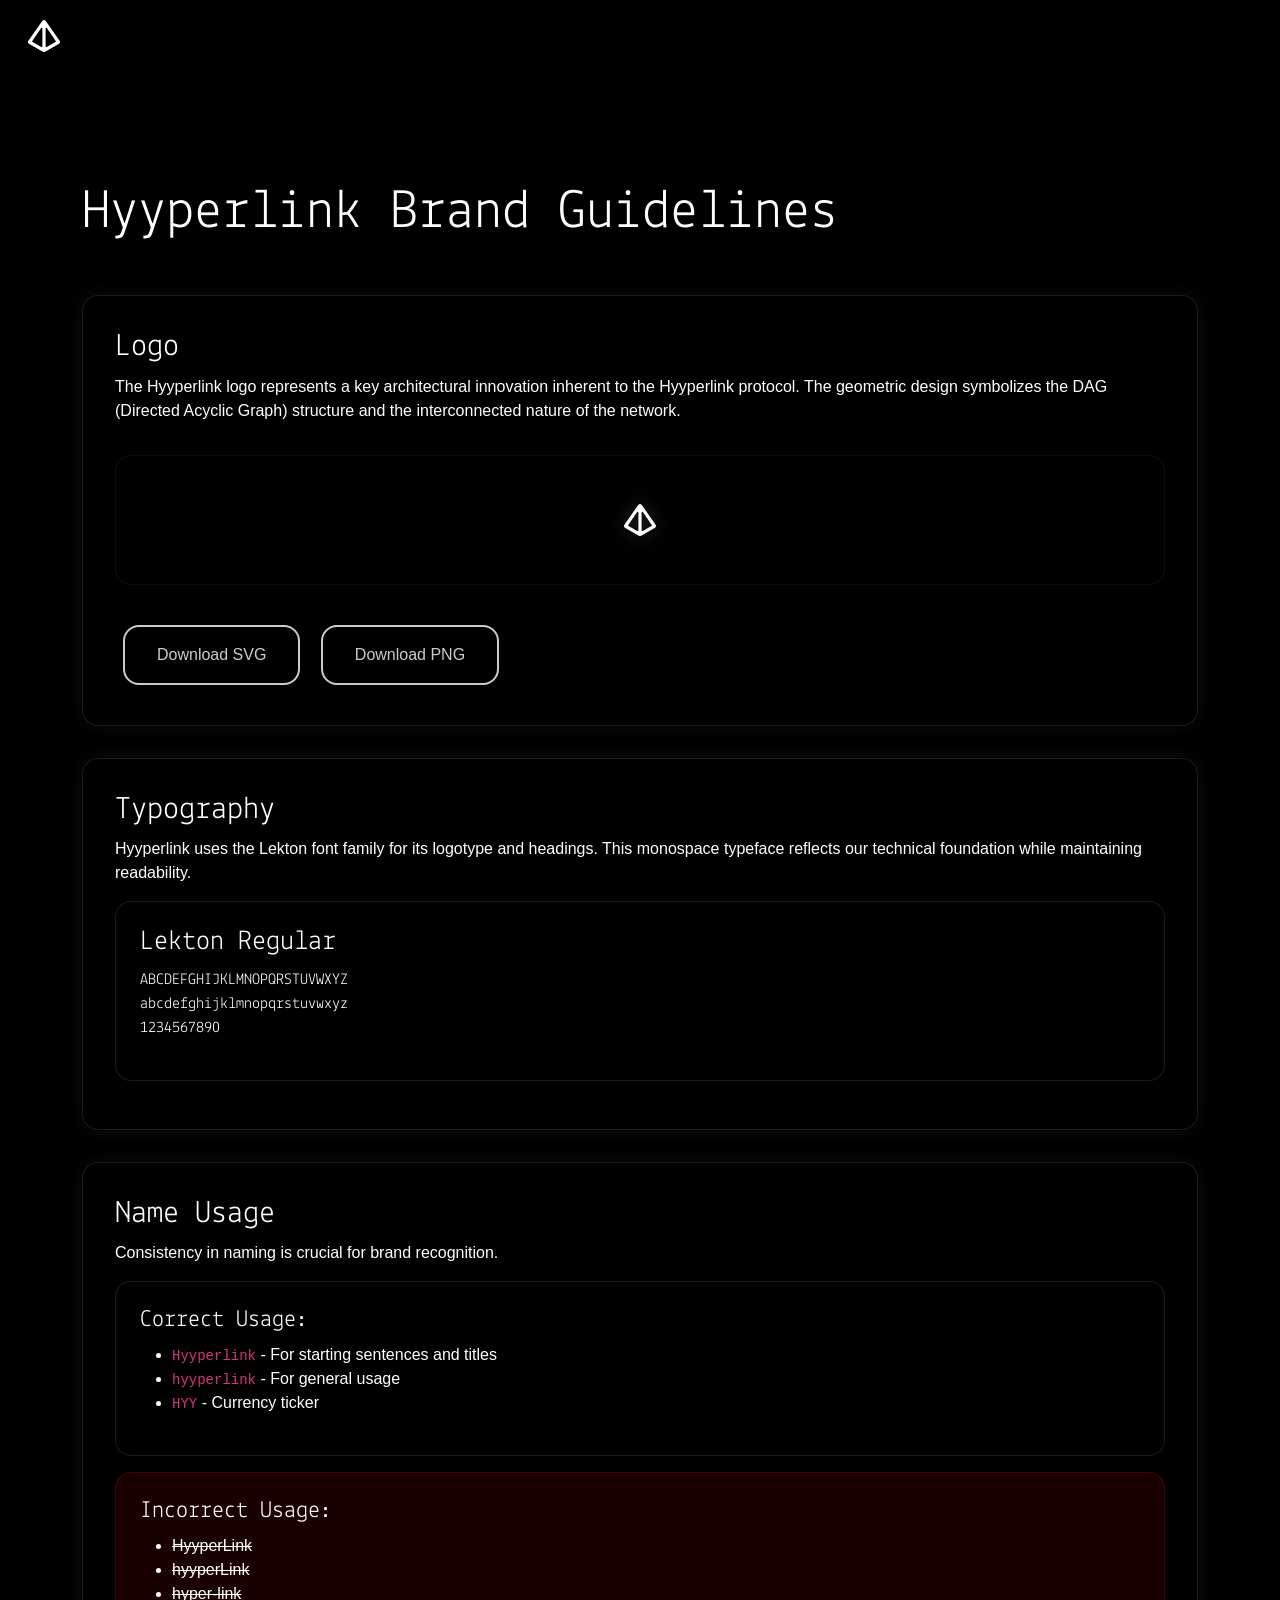
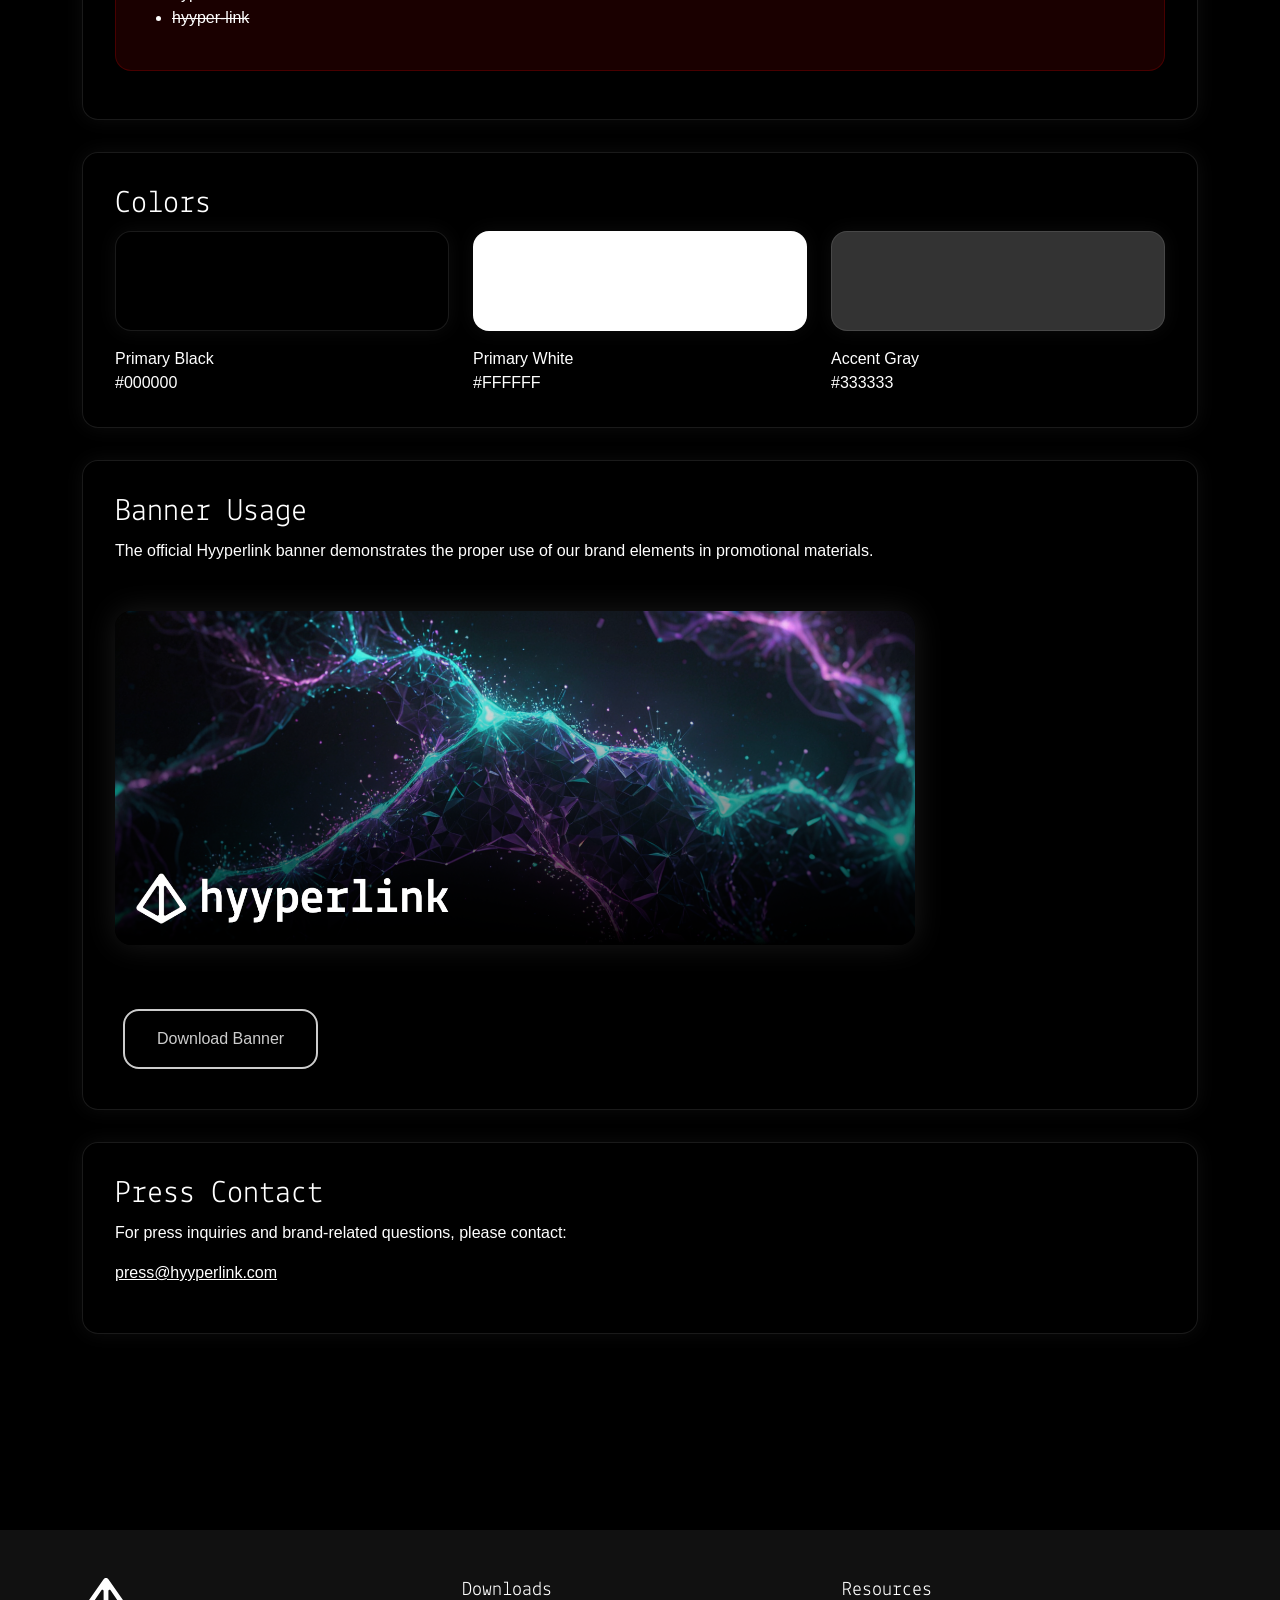
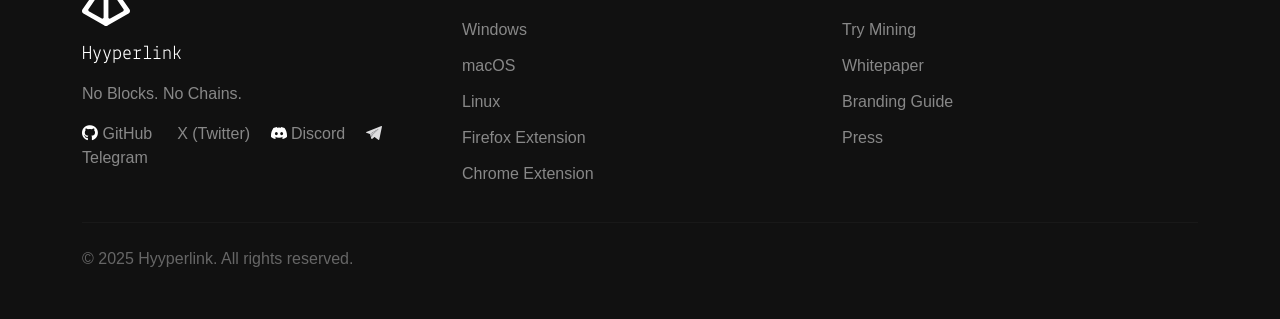
==== brand.html @ 628d40da "nerd" ====
<!DOCTYPE html>
<html lang="en">
<head>
    <meta charset="UTF-8">
    <meta name="viewport" content="width=device-width, initial-scale=1.0">
    <title>Hyyperlink Brand Guidelines</title>
    
    <!-- Primary Meta Tags -->
    <meta name="title" content="Hyyperlink - Brand Guidelines">
    <meta name="description" content="Official brand guidelines and assets for Hyyperlink">
    
    <!-- Favicon -->
    <link rel="icon" type="image/svg+xml" href="hyyperlink.svg">
    <link rel="apple-touch-icon" href="hyyperlink.svg">
    
    <!-- Theme Color -->
    <meta name="theme-color" content="#000000">
    
    <link href="https://cdn.jsdelivr.net/npm/bootstrap@5.0.2/dist/css/bootstrap.min.css" rel="stylesheet">
    <link rel="preconnect" href="https://fonts.googleapis.com">
    <link rel="preconnect" href="https://fonts.gstatic.com" crossorigin>
    <link href="https://fonts.googleapis.com/css2?family=Lekton:ital,wght@0,400;0,700;1,400&display=swap" rel="stylesheet">
    <script src="https://d3js.org/d3.v7.min.js"></script>
    <link rel="stylesheet" href="https://cdnjs.cloudflare.com/ajax/libs/font-awesome/6.0.0/css/all.min.css">
    <style>
        body {
            background-color: #000;
            color: #fff;
            font-family: 'Arial', sans-serif;
        }
        
        h1, h2, h3, h4, h5, h6 {
            font-family: 'Lekton', monospace;
        }

        .navbar {
            background-color: transparent;
            backdrop-filter: none;
        }

        .section {
            min-height: 100vh;
            padding: 100px 0;
            position: relative;
            z-index: 1;
        }

        .navbar-toggler {
            padding: 0.25rem;
            border: none;
            position: fixed;
            top: 1rem;
            left: 1rem;
            z-index: 1050;
        }

        .navbar-toggler:focus {
            box-shadow: none;
        }

        .navbar-toggler svg {
            width: 32px;
            height: 32px;
        }

        .offcanvas-nav {
            position: fixed;
            top: 0;
            left: -300px;
            height: 100vh;
            width: 300px;
            background: rgba(0, 0, 0, 0.95);
            backdrop-filter: blur(10px);
            transition: transform 0.3s ease-in-out;
            z-index: 1045;
            padding: 4rem 2rem 2rem 2rem;
            display: flex;
            flex-direction: column;
        }

        .offcanvas-nav.show {
            transform: translateX(300px);
        }

        .navbar-nav {
            margin-top: 1rem;
        }

        .nav-item {
            margin: 1rem 0;
        }

        .nav-link {
            color: white !important;
            font-family: 'Lekton', monospace;
            font-size: 1.2rem;
            padding: 0.5rem 0;
            text-decoration: none;
            transition: opacity 0.2s ease;
        }

        .nav-link:hover {
            opacity: 0.8;
        }

        .navbar-overlay {
            position: fixed;
            top: 0;
            left: 0;
            width: 100vw;
            height: 100vh;
            background: rgba(0, 0, 0, 0.5);
            backdrop-filter: blur(4px);
            opacity: 0;
            visibility: hidden;
            transition: opacity 0.3s ease-in-out;
            z-index: 1040;
        }

        .navbar-overlay.show {
            opacity: 1;
            visibility: visible;
        }

        .close-nav {
            position: absolute;
            top: 1rem;
            right: 1rem;
            background: none;
            border: none;
            color: white;
            font-size: 1.5rem;
            cursor: pointer;
        }

        #dag-background {
            position: fixed;
            top: 0;
            left: 0;
            width: 100vw;
            height: 100vh;
            z-index: 0;
            pointer-events: none;
        }

        /* Brand-specific styles */
        .brand-card {
            background: rgba(0, 0, 0, 0.85);
            border: 1px solid rgba(255, 255, 255, 0.1);
            border-radius: 1rem;
            padding: 2rem;
            margin-bottom: 2rem;
            backdrop-filter: blur(10px);
            box-shadow: 0 0 20px rgba(255, 255, 255, 0.05);
        }

        .logo-display {
            background: rgba(0, 0, 0, 0.5);
            border-radius: 1rem;
            padding: 3rem;
            margin: 2rem 0;
            display: flex;
            align-items: center;
            justify-content: center;
            border: 1px solid rgba(255, 255, 255, 0.05);
        }

        .logo-display img {
            max-width: 200px;
            filter: drop-shadow(0 0 10px rgba(255, 255, 255, 0.2));
        }

        .download-btn {
            background-color: #000;
            color: #ccc;
            border: 2px solid #ccc;
            padding: 1em 2em;
            border-radius: 1em;
            transition: all 0.3s ease;
            text-decoration: none;
            display: inline-block;
            margin: 0.5rem;
        }

        .download-btn:hover {
            color: #fff;
            border: 2px solid #fff;
            transform: translateY(-2px);
            box-shadow: 0 5px 15px rgba(255,255,255,0.1);
        }

        .color-swatch {
            width: 100%;
            height: 100px;
            border-radius: 1rem;
            margin-bottom: 1rem;
            border: 1px solid rgba(255, 255, 255, 0.1);
            box-shadow: 0 0 20px rgba(255, 255, 255, 0.05);
        }

        .usage-example {
            background: rgba(0, 0, 0, 0.5);
            border: 1px solid rgba(255, 255, 255, 0.1);
            border-radius: 1rem;
            padding: 1.5rem;
            margin: 1rem 0;
        }

        .dont-box {
            background: rgba(255, 0, 0, 0.1);
            border: 1px solid rgba(255, 0, 0, 0.2);
            border-radius: 1rem;
            padding: 1.5rem;
            margin: 1rem 0;
            backdrop-filter: blur(5px);
        }

        .banner-example {
            width: 100%;
            max-width: 800px;
            border-radius: 1rem;
            margin: 2rem 0;
            box-shadow: 0 0 30px rgba(255, 255, 255, 0.1);
        }

        .nav-social-links {
            padding: 1rem 0;
            border-top: 1px solid rgba(255, 255, 255, 0.1);
        }

        .nav-social-link {
            display: flex;
            align-items: center;
            color: #888;
            text-decoration: none;
            padding: 0.75rem 0;
            transition: color 0.2s ease;
        }

        .nav-social-link:hover {
            color: #fff;
        }

        .nav-social-link img {
            width: 24px;
            margin-right: 12px;
            filter: brightness(1);
        }

        .nav-social-link span {
            font-family: 'Lekton', monospace;
        }

        .nav-header {
            margin-top: -1rem;
        }
        
        .nav-brand {
            color: white;
            font-family: 'Lekton', monospace;
            font-size: 1.5rem;
            margin: 0;
        }

        /* Footer styles */
        .footer-modern {
            background-color: #111;
            color: #888;
            padding: 4rem 0;
            margin-top: 4rem;
            position: relative;
            z-index: 1;
        }

        .footer-section h5 {
            color: #fff;
            font-family: 'Lekton', monospace;
            margin-bottom: 1.5rem;
        }

        .footer-links {
            list-style: none;
            padding: 0;
            margin: 0;
        }

        .footer-links li {
            margin-bottom: 0.75rem;
        }

        .footer-links a {
            color: #888;
            text-decoration: none;
            transition: color 0.2s ease;
        }

        .footer-links a:hover {
            color: #fff;
        }

        .footer-divider {
            border-color: #333;
            margin: 2rem 0;
        }

        .copyright {
            color: #666;
        }

        .social-links a {
            color: #888;
            text-decoration: none;
            transition: color 0.2s ease;
        }

        .social-links a:hover {
            color: #fff;
        }

        /* Make Font Awesome icons white in footer */
        .social-links a i {
            color: #fff;
        }

        /* Make Font Awesome icons white in nav */
        .nav-social-link i {
            color: #fff;
        }
    </style>
</head>
<body>
    <svg id="dag-background"></svg>

    <!-- Navbar -->
    <nav class="navbar navbar-dark fixed-top">
        <div class="container-fluid">
            <button class="navbar-toggler ms-2" type="button" id="navToggle">
                <svg width="32px" height="32px" viewBox="0 0 20 20" version="1.1" xmlns="http://www.w3.org/2000/svg" xmlns:xlink="http://www.w3.org/1999/xlink">
                    <g id="SVGRepo_iconCarrier">
                        <g id="Page-1" stroke="none" stroke-width="1" fill="none" fill-rule="evenodd">
                            <g id="Dribbble-Light-Preview" transform="translate(-60.000000, -4559.000000)" fill="#ffffff">
                                <g id="icons" transform="translate(56.000000, 160.000000)">
                                    <path d="M6.70247571,4412.07175 L12.0994757,4404.08575 C12.3864757,4403.69975 13.0004757,4403.90275 13.0004757,4404.38375 L13.0004757,4415.43475 C13.0004757,4415.82075 12.5804757,4416.06175 12.2474757,4415.86675 L6.85047571,4412.80175 C6.59347571,4412.65075 6.52447571,4412.31075 6.70247571,4412.07175 L6.70247571,4412.07175 Z M21.1494757,4412.80175 L15.7534757,4415.86675 C15.4194757,4416.06175 15.0004757,4415.82075 15.0004757,4415.43475 L15.0004757,4404.38375 C15.0004757,4403.90275 15.6134757,4403.69975 15.9014757,4404.08575 L21.2984757,4412.07175 C21.4754757,4412.31075 21.4064757,4412.65075 21.1494757,4412.80175 L21.1494757,4412.80175 Z M15.0004757,4399.52575 L15.0004757,4399.52575 C14.5184757,4398.82475 13.4824757,4398.82475 13.0004757,4399.52575 L13.0004757,4399.52575 L4.24047571,4412.02975 C3.80847571,4412.60975 3.97647571,4413.43575 4.60047571,4413.80175 L13.0004757,4418.62575 L13.4234757,4418.85375 C13.7834757,4419.04775 14.2164757,4419.04775 14.5764757,4418.85375 L15.0004757,4418.62575 L23.4004757,4413.80175 C24.0234757,4413.43575 24.1914757,4412.60975 23.7604757,4412.02975 L15.0004757,4399.52575 Z" id="3d_modelling_round-[#820]"></path>
                                </g>
                            </g>
                        </g>
                    </svg>
                </button>
            </div>
        </nav>

        <div class="offcanvas-nav" id="offcanvasNav">
            <button class="close-nav" id="closeNav">×</button>
            <div class="nav-header text-center mb-4">
                <img src="hyyperlink.svg" alt="Hyyperlink" height="64px" width="64px" class="mb-2">
                <h4 class="nav-brand">Hyyperlink</h4>
            </div>
            <ul class="navbar-nav">
                <li class="nav-item"><a class="nav-link" href="/">Home</a></li>
                <li class="nav-item"><a class="nav-link" href="/#download">Download</a></li>
                <li class="nav-item"><a class="nav-link" href="/mine.html">Try Mining</a></li>
                <li class="nav-item"><a class="nav-link" href="/#roadmap">Roadmap</a></li>
                <li class="nav-item"><a class="nav-link" href="/#faq">FAQ</a></li>
                <li class="nav-item"><a class="nav-link" href="/whitepaper.pdf" download>Whitepaper</a></li>
            </ul>
            
            <div class="nav-social-links mt-auto mb-4">
                <a href="https://github.com/hyyperlink/hyyperlink" class="nav-social-link">
                    <img src="github.svg" alt="GitHub" width="24" height="24">
                    <span>GitHub</span>
                </a>
                <a href="https://x.com/hyyperlink" class="nav-social-link">
                    <img src="twitter.svg" alt="X (Twitter)" width="24" height="24">
                    <span>X (Twitter)</span>
                </a>
                <a href="#discord" class="nav-social-link">
                    <img src="discord.svg" alt="Discord" width="24" height="24">
                    <span>Discord</span>
                </a>
                <a href="#telegram" class="nav-social-link">
                    <img src="telegram.svg" alt="Telegram" width="24" height="24">
                    <span>Telegram</span>
                </a>
            </div>
        </div>

        <div class="navbar-overlay" id="navOverlay"></div>

        <div class="container" style="padding-top: 80px;">
            <section class="section">
                <h1 class="display-4 mb-5">Hyyperlink Brand Guidelines</h1>
                
                <div class="brand-card">
                    <h2>Logo</h2>
                    <p>The Hyyperlink logo represents a key architectural innovation inherent to the Hyyperlink protocol. The geometric design symbolizes the DAG (Directed Acyclic Graph) structure and the interconnected nature of the network.</p>
                    
                    <div class="logo-display">
                        <img src="hyyperlink.svg" alt="Hyyperlink Logo">
                    </div>
                    
                    <div class="mt-4">
                        <a href="hyyperlink.svg" download class="download-btn">Download SVG</a>
                        <a href="hyyperlink.png" download class="download-btn">Download PNG</a>
                    </div>
                </div>

                <div class="brand-card">
                    <h2>Typography</h2>
                    <p>Hyyperlink uses the Lekton font family for its logotype and headings. This monospace typeface reflects our technical foundation while maintaining readability.</p>
                    
                    <div class="usage-example">
                        <h3 style="font-family: 'Lekton', monospace;">Lekton Regular</h3>
                        <p style="font-family: 'Lekton', monospace;">ABCDEFGHIJKLMNOPQRSTUVWXYZ<br>
                        abcdefghijklmnopqrstuvwxyz<br>
                        1234567890</p>
                    </div>
                </div>

                <div class="brand-card">
                    <h2>Name Usage</h2>
                    <p>Consistency in naming is crucial for brand recognition.</p>
                    
                    <div class="usage-example">
                        <h4>Correct Usage:</h4>
                        <ul>
                            <li><code>Hyyperlink</code> - For starting sentences and titles</li>
                            <li><code>hyyperlink</code> - For general usage</li>
                            <li><code>HYY</code> - Currency ticker</li>
                        </ul>
                    </div>
                    
                    <div class="dont-box">
                        <h4>Incorrect Usage:</h4>
                        <ul>
                            <li><del>HyyperLink</del></li>
                            <li><del>hyyperLink</del></li>
                            <li><del>hyper-link</del></li>
                            <li><del>hyyper-link</del></li>
                        </ul>
                    </div>
                </div>

                <div class="brand-card">
                    <h2>Colors</h2>
                    <div class="row">
                        <div class="col-md-4">
                            <div class="color-swatch" style="background-color: #000000;"></div>
                            <div class="color-info">Primary Black</div>
                            <div class="color-info">#000000</div>
                        </div>
                        <div class="col-md-4">
                            <div class="color-swatch" style="background-color: #FFFFFF;"></div>
                            <div class="color-info">Primary White</div>
                            <div class="color-info">#FFFFFF</div>
                        </div>
                        <div class="col-md-4">
                            <div class="color-swatch" style="background-color: #333333;"></div>
                            <div class="color-info">Accent Gray</div>
                            <div class="color-info">#333333</div>
                        </div>
                    </div>
                </div>

                <div class="brand-card">
                    <h2>Banner Usage</h2>
                    <p>The official Hyyperlink banner demonstrates the proper use of our brand elements in promotional materials.</p>
                    
                    <img src="banner.png" alt="Hyyperlink Banner Example" class="banner-example">
                    
                    <div class="mt-4">
                        <a href="banner.png" download class="download-btn">Download Banner</a>
                    </div>
                </div>

                <div class="brand-card" id="press">
                    <h2>Press Contact</h2>
                    <p>For press inquiries and brand-related questions, please contact:</p>
                    <p><a href="mailto:press@hyyperlink.com" style="color: #fff;">press@hyyperlink.com</a></p>
                </div>
            </section>
        </div>

        <!-- Footer -->
        <footer class="footer-modern py-5">
            <div class="container">
                <div class="row g-4">
                    <div class="col-lg-4 col-md-6">
                        <div class="footer-section">
                            <img src="hyyperlink.svg" alt="Hyyperlink" height="48px" width="48px" class="mb-3">
                            <h5 class="mb-3">Hyyperlink</h5>
                            <p class="mb-3">No Blocks. No Chains.</p>
                            <div class="social-links">
                                <a href="https://github.com/hyyperlink/hyyperlink" class="me-3"><i class="fab fa-github"></i> GitHub</a>
                                <a href="https://x.com/hyyperlink" class="me-3"><i class="fab fa-x-twitter"></i> X (Twitter)</a>
                                <a href="#discord" class="me-3"><img src="discord.svg" alt="Discord" width="16" height="16" style="vertical-align: -2px"> Discord</a>
                                <a href="#telegram"><img src="telegram.svg" alt="Telegram" width="16" height="16" style="vertical-align: -2px"> Telegram</a>
                            </div>
                        </div>
                    </div>
                    
                    <div class="col-lg-4 col-md-6">
                        <div class="footer-section">
                            <h5 class="mb-3">Downloads</h5>
                            <ul class="footer-links">
                                <li><a href="#">Windows</a></li>
                                <li><a href="#">macOS</a></li>
                                <li><a href="#">Linux</a></li>
                                <li><a href="#">Firefox Extension</a></li>
                                <li><a href="#">Chrome Extension</a></li>
                            </ul>
                        </div>
                    </div>
                    
                    <div class="col-lg-4 col-md-6">
                        <div class="footer-section">
                            <h5 class="mb-3">Resources</h5>
                            <ul class="footer-links">
                                <li><a href="mine.html">Try Mining</a></li>
                                <li><a href="whitepaper.pdf">Whitepaper</a></li>
                                <li><a href="brand.html">Branding Guide</a></li>
                                <li><a href="brand.html#press">Press</a></li>
                            </ul>
                        </div>
                    </div>
                </div>
                
                <hr class="footer-divider my-4">
                
                <div class="row align-items-center">
                    <div class="col-md-6">
                        <p class="copyright mb-0">&copy; 2025 Hyyperlink. All rights reserved.</p>
                    </div>
                </div>
            </div>
        </footer>

        <script src="https://cdn.jsdelivr.net/npm/bootstrap@5.0.2/dist/js/bootstrap.bundle.min.js"></script>
        <script src="dag.js"></script>
        <script>
            // Navigation code
            document.addEventListener('DOMContentLoaded', function() {
                const navToggle = document.getElementById('navToggle');
                const offcanvasNav = document.getElementById('offcanvasNav');
                const navOverlay = document.getElementById('navOverlay');
                const closeNav = document.getElementById('closeNav');

                if (navToggle) {
                    navToggle.addEventListener('click', function() {
                        offcanvasNav.classList.add('show');
                        navOverlay.classList.add('show');
                    });
                }

                function hideNav() {
                    offcanvasNav.classList.remove('show');
                    navOverlay.classList.remove('show');
                }

                if (closeNav) {
                    closeNav.addEventListener('click', hideNav);
                }

                if (navOverlay) {
                    navOverlay.addEventListener('click', hideNav);
                }

                document.querySelectorAll('.nav-link').forEach(link => {
                    link.addEventListener('click', hideNav);
                });
            });
        </script>
    </body>
    </html>
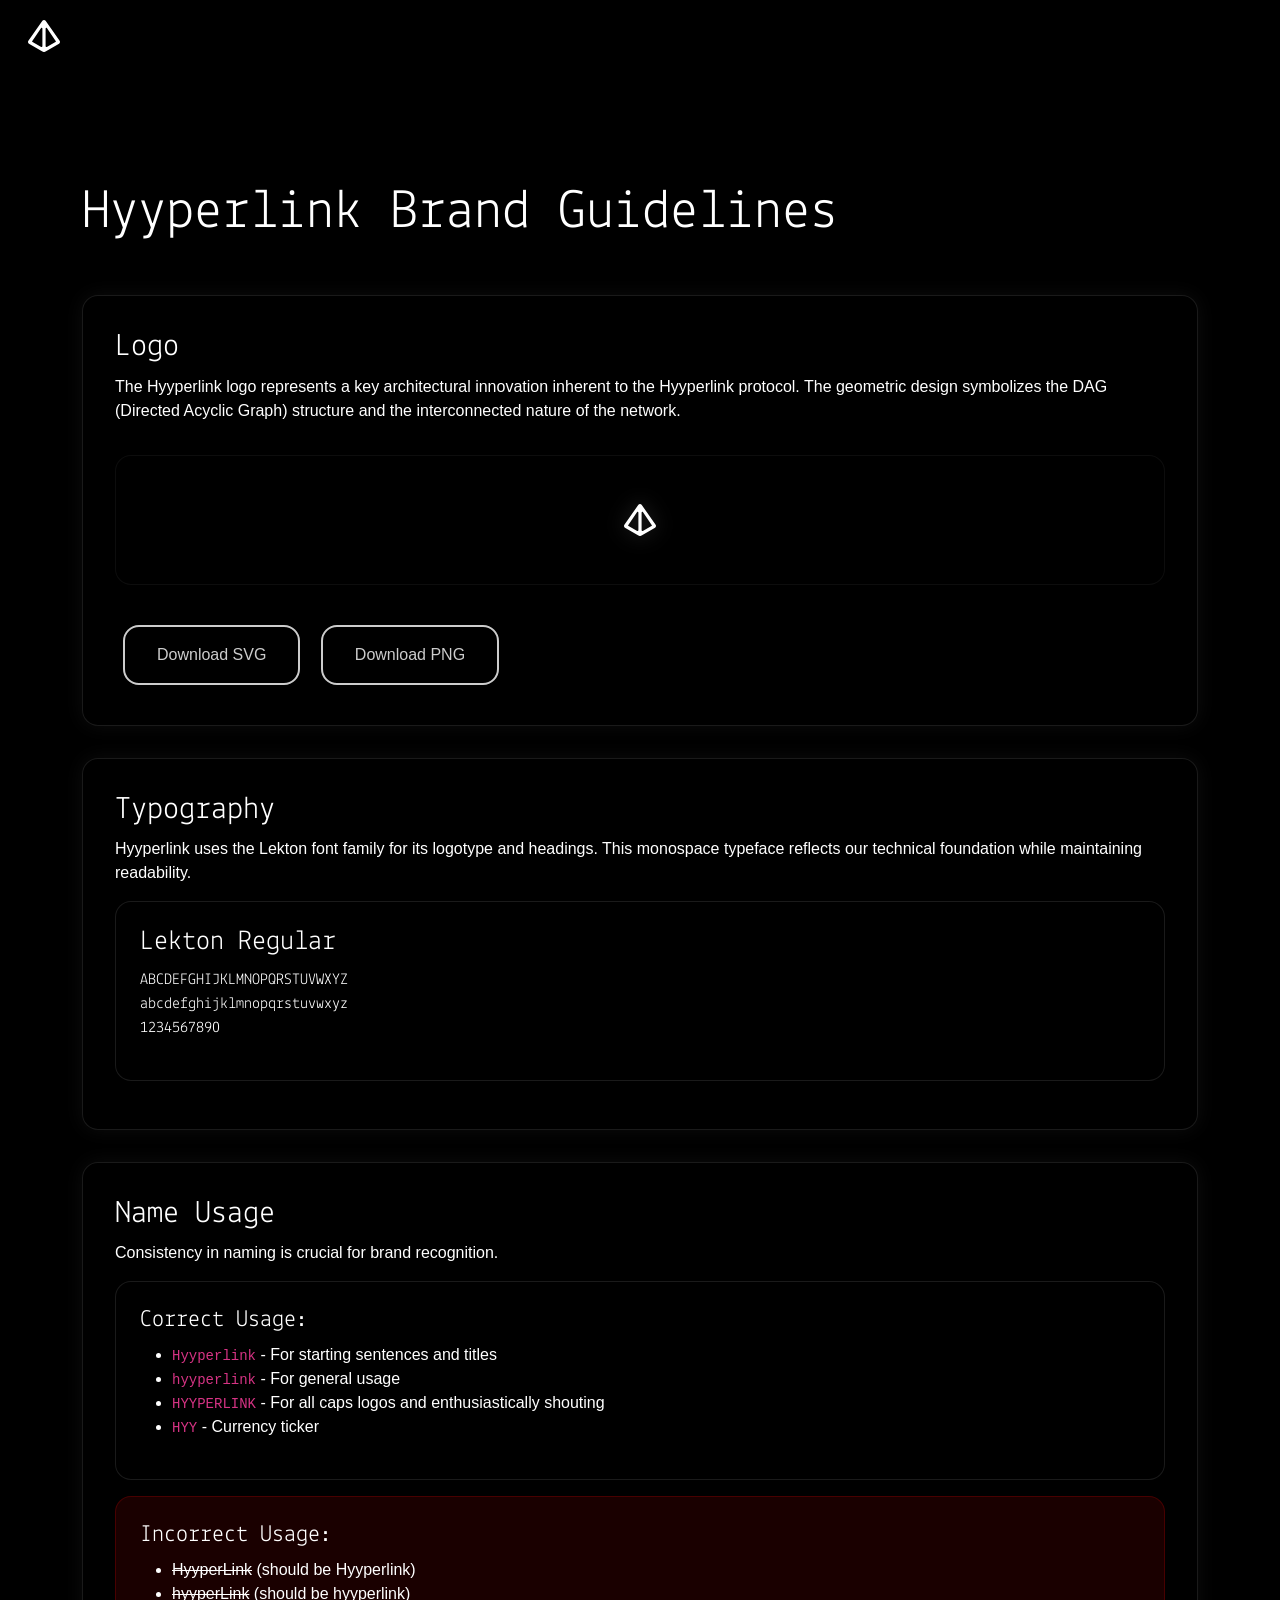
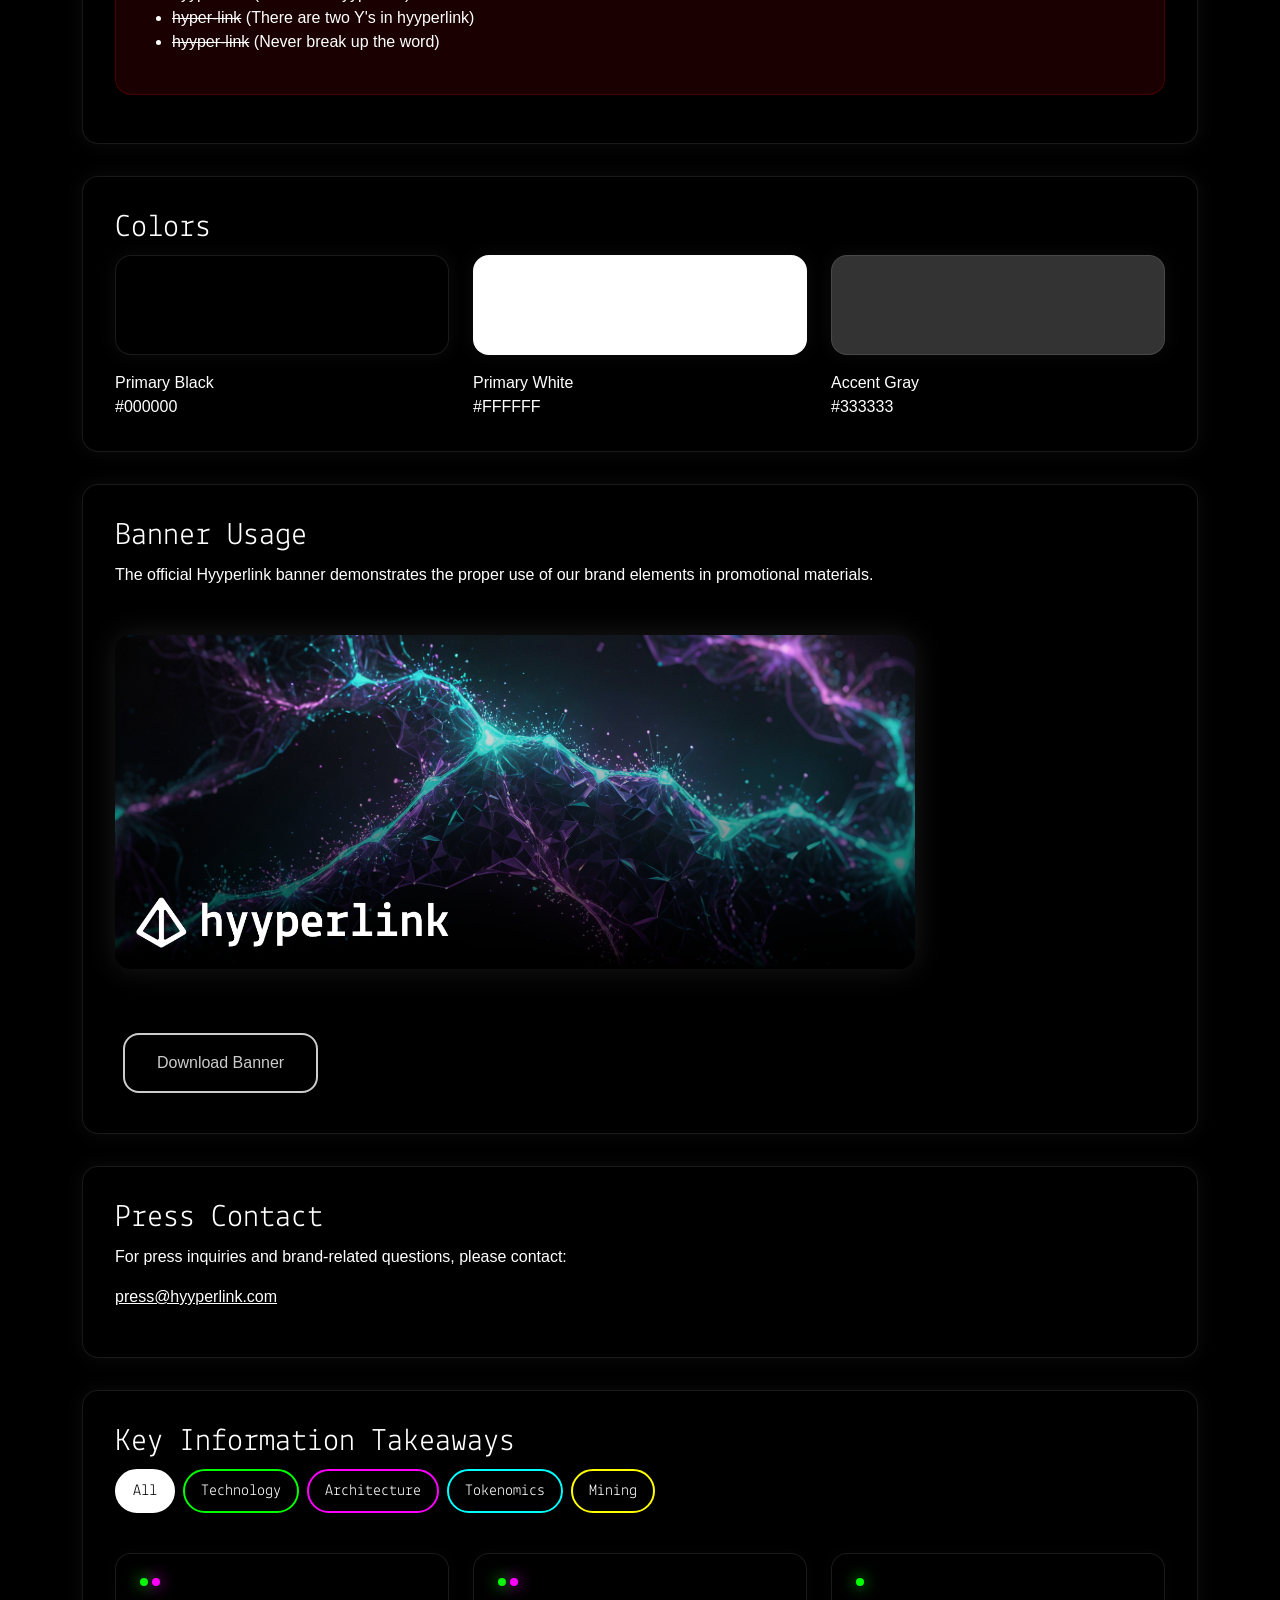
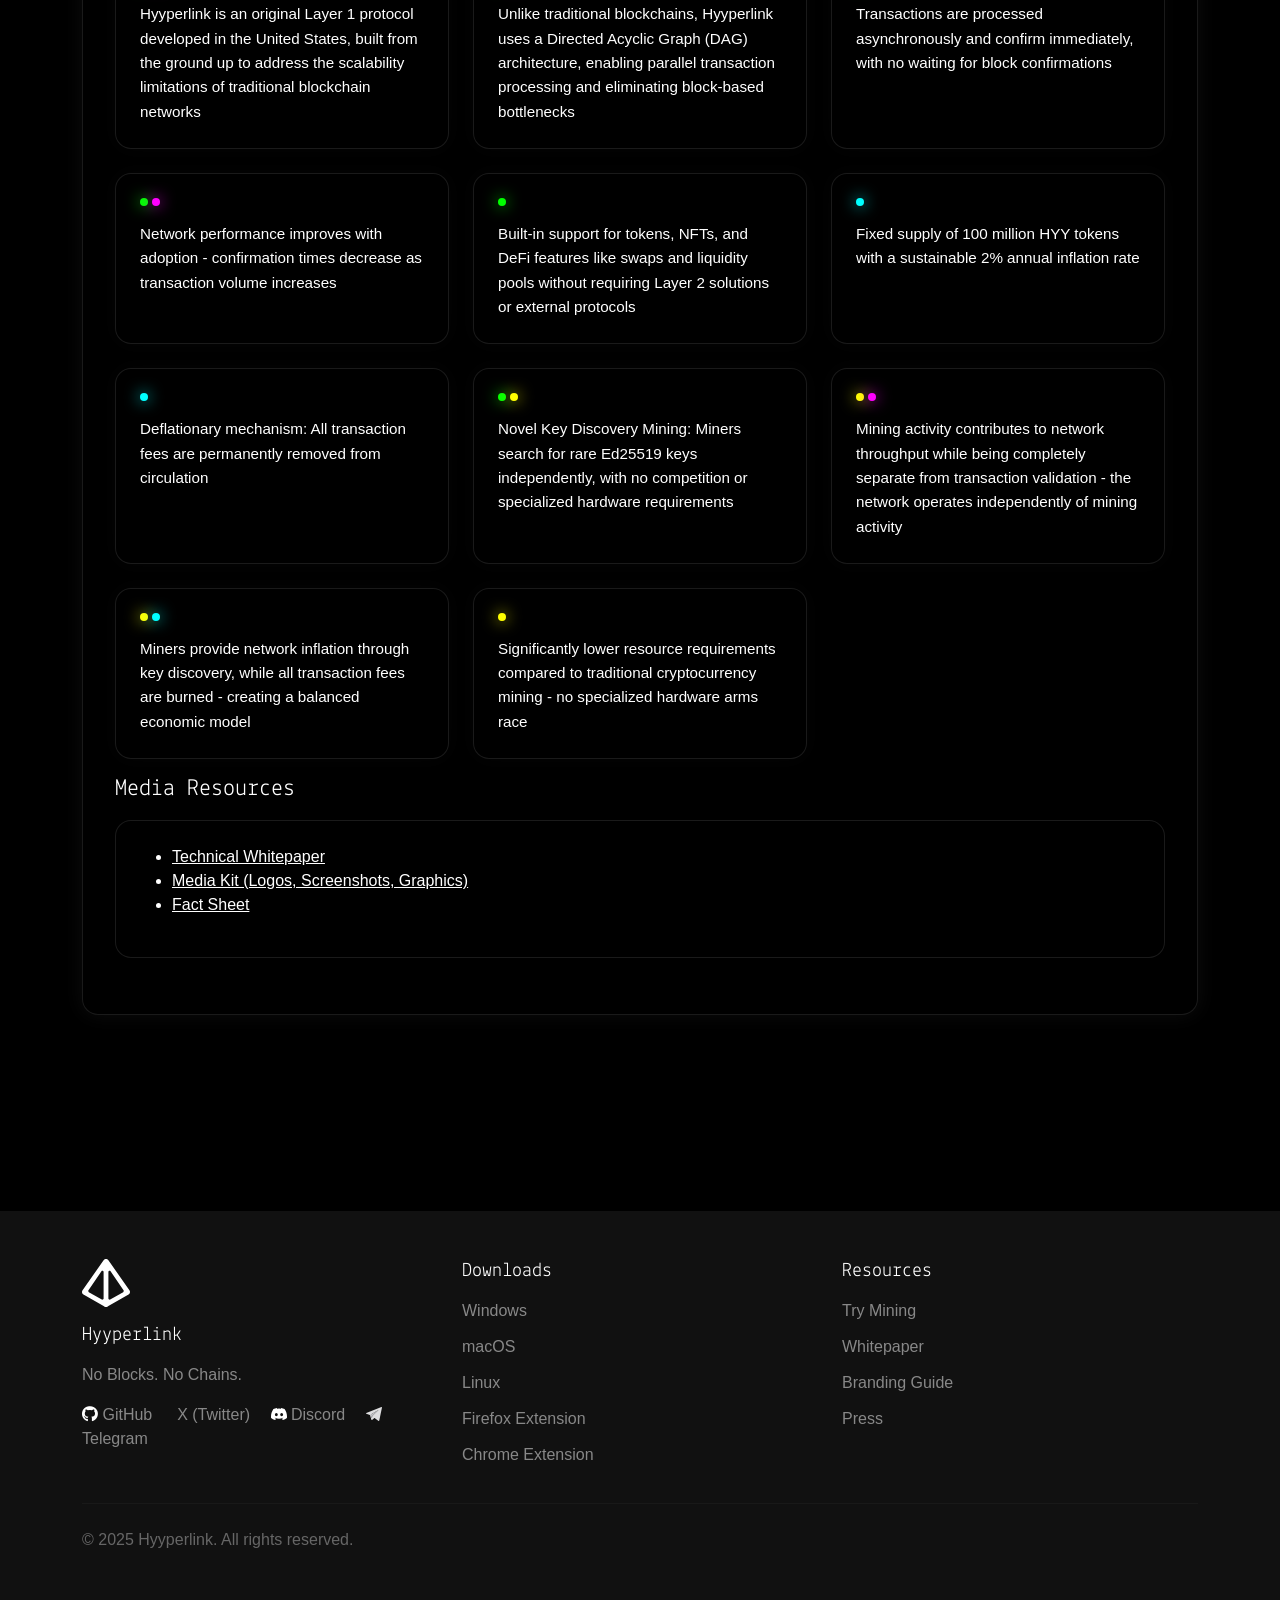
==== commit 49ca7df4: "bullet points for press" ====
--- a/brand.html
+++ b/brand.html
@@ -325,6 +325,93 @@
         /* Make Font Awesome icons white in nav */
         .nav-social-link i {
             color: #fff;
+        }
+
+        .press-tags {
+            display: flex;
+            flex-wrap: wrap;
+            gap: 0.5rem;
+            margin-bottom: 2rem;
+        }
+
+        .press-tag {
+            background: #000;
+            color: #fff;
+            border: 2px solid var(--tag-color, #fff);
+            padding: 0.5rem 1rem;
+            border-radius: 2rem;
+            cursor: pointer;
+            transition: all 0.3s ease;
+            font-family: 'Lekton', monospace;
+        }
+
+        .press-tag:hover {
+            background: color-mix(in srgb, var(--tag-color, #fff) 20%, transparent);
+        }
+
+        .press-tag.active {
+            background: var(--tag-color, #fff);
+            color: #000;
+        }
+
+        .press-points {
+            display: grid;
+            grid-template-columns: repeat(auto-fill, minmax(300px, 1fr));
+            gap: 1.5rem;
+            padding: 1rem 0;
+        }
+
+        .press-point {
+            transition: all 0.3s ease;
+            opacity: 1;
+            background: rgba(0, 0, 0, 0.3);
+            border: 1px solid rgba(255, 255, 255, 0.1);
+            border-radius: 1rem;
+            padding: 1.5rem;
+            backdrop-filter: blur(10px);
+            box-shadow: 0 0 20px rgba(255, 255, 255, 0.02);
+        }
+
+        .press-point.hidden {
+            opacity: 0.2;
+            transform: scale(0.95);
+        }
+
+        .point-categories {
+            display: flex;
+            gap: 0.25rem;
+            margin-bottom: 1rem;
+        }
+
+        .category-dot {
+            width: 8px;
+            height: 8px;
+            border-radius: 50%;
+            background: var(--tag-color);
+            box-shadow: 0 0 15px var(--tag-color);
+        }
+
+        .press-point-content {
+            font-size: 0.95rem;
+            line-height: 1.6;
+            list-style: none;
+        }
+
+        .press-point-content li {
+            list-style: none;
+            padding: 0;
+            margin: 0;
+        }
+
+        @media (max-width: 768px) {
+            .press-points {
+                grid-template-columns: 1fr;
+            }
+        }
+
+        .press-point:hover {
+            transform: translateY(-2px);
+            box-shadow: 0 5px 20px rgba(255, 255, 255, 0.05);
         }
     </style>
 </head>
@@ -425,6 +512,7 @@
                         <ul>
                             <li><code>Hyyperlink</code> - For starting sentences and titles</li>
                             <li><code>hyyperlink</code> - For general usage</li>
+                            <li><code>HYYPERLINK</code> - For all caps logos and enthusiastically shouting</li>
                             <li><code>HYY</code> - Currency ticker</li>
                         </ul>
                     </div>
@@ -432,10 +520,10 @@
                     <div class="dont-box">
                         <h4>Incorrect Usage:</h4>
                         <ul>
-                            <li><del>HyyperLink</del></li>
-                            <li><del>hyyperLink</del></li>
-                            <li><del>hyper-link</del></li>
-                            <li><del>hyyper-link</del></li>
+                            <li><del>HyyperLink</del> (should be Hyyperlink)</li>
+                            <li><del>hyyperLink</del> (should be hyyperlink)</li>
+                            <li><del>hyper-link</del> (There are two Y's in hyyperlink)</li>
+                            <li><del>hyyper-link</del> (Never break up the word)</li>
                         </ul>
                     </div>
                 </div>
@@ -476,6 +564,134 @@
                     <h2>Press Contact</h2>
                     <p>For press inquiries and brand-related questions, please contact:</p>
                     <p><a href="mailto:press@hyyperlink.com" style="color: #fff;">press@hyyperlink.com</a></p>
+                </div>
+
+                <div class="brand-card">
+                    <h2>Key Information Takeaways</h2>
+                    
+                    <div class="press-tags mb-4">
+                        <button class="press-tag active" data-tag="all">All</button>
+                        <button class="press-tag" data-tag="tech" style="--tag-color: #00ff00">Technology</button>
+                        <button class="press-tag" data-tag="arch" style="--tag-color: #ff00ff">Architecture</button>
+                        <button class="press-tag" data-tag="eco" style="--tag-color: #00ffff">Tokenomics</button>
+                        <button class="press-tag" data-tag="mining" style="--tag-color: #ffff00">Mining</button>
+                    </div>
+
+                    <div class="press-points">
+                        <div class="press-point" data-tags="tech,arch">
+                            <div class="point-categories">
+                                <span class="category-dot" style="--tag-color: #00ff00"></span>
+                                <span class="category-dot" style="--tag-color: #ff00ff"></span>
+                            </div>
+                            <div class="press-point-content">
+                                <li>Hyyperlink is an original Layer 1 protocol developed in the United States, built from the ground up to address the scalability limitations of traditional blockchain networks</li>
+                            </div>
+                        </div>
+                        
+                        <div class="press-point" data-tags="tech,arch">
+                            <div class="point-categories">
+                                <span class="category-dot" style="--tag-color: #00ff00"></span>
+                                <span class="category-dot" style="--tag-color: #ff00ff"></span>
+                            </div>
+                            <div class="press-point-content">
+                                <li>Unlike traditional blockchains, Hyyperlink uses a Directed Acyclic Graph (DAG) architecture, enabling parallel transaction processing and eliminating block-based bottlenecks</li>
+                            </div>
+                        </div>
+                        
+                        <div class="press-point" data-tags="tech">
+                            <div class="point-categories">
+                                <span class="category-dot" style="--tag-color: #00ff00"></span>
+                            </div>
+                            <div class="press-point-content">
+                                <li>Transactions are processed asynchronously and confirm immediately, with no waiting for block confirmations</li>
+                            </div>
+                        </div>
+                        
+                        <div class="press-point" data-tags="tech,arch">
+                            <div class="point-categories">
+                                <span class="category-dot" style="--tag-color: #00ff00"></span>
+                                <span class="category-dot" style="--tag-color: #ff00ff"></span>
+                            </div>
+                            <div class="press-point-content">
+                                <li>Network performance improves with adoption - confirmation times decrease as transaction volume increases</li>
+                            </div>
+                        </div>
+                        
+                        <div class="press-point" data-tags="tech">
+                            <div class="point-categories">
+                                <span class="category-dot" style="--tag-color: #00ff00"></span>
+                            </div>
+                            <div class="press-point-content">
+                                <li>Built-in support for tokens, NFTs, and DeFi features like swaps and liquidity pools without requiring Layer 2 solutions or external protocols</li>
+                            </div>
+                        </div>
+                        
+                        <div class="press-point" data-tags="eco">
+                            <div class="point-categories">
+                                <span class="category-dot" style="--tag-color: #00ffff"></span>
+                            </div>
+                            <div class="press-point-content">
+                                <li>Fixed supply of 100 million HYY tokens with a sustainable 2% annual inflation rate</li>
+                            </div>
+                        </div>
+                        
+                        <div class="press-point" data-tags="eco">
+                            <div class="point-categories">
+                                <span class="category-dot" style="--tag-color: #00ffff"></span>
+                            </div>
+                            <div class="press-point-content">
+                                <li>Deflationary mechanism: All transaction fees are permanently removed from circulation</li>
+                            </div>
+                        </div>
+                        
+                        <div class="press-point" data-tags="tech,mining">
+                            <div class="point-categories">
+                                <span class="category-dot" style="--tag-color: #00ff00"></span>
+                                <span class="category-dot" style="--tag-color: #ffff00"></span>
+                            </div>
+                            <div class="press-point-content">
+                                <li>Novel Key Discovery Mining: Miners search for rare Ed25519 keys independently, with no competition or specialized hardware requirements</li>
+                            </div>
+                        </div>
+                        
+                        <div class="press-point" data-tags="mining,arch">
+                            <div class="point-categories">
+                                <span class="category-dot" style="--tag-color: #ffff00"></span>
+                                <span class="category-dot" style="--tag-color: #ff00ff"></span>
+                            </div>
+                            <div class="press-point-content">
+                                <li>Mining activity contributes to network throughput while being completely separate from transaction validation - the network operates independently of mining activity</li>
+                            </div>
+                        </div>
+                        
+                        <div class="press-point" data-tags="mining,eco">
+                            <div class="point-categories">
+                                <span class="category-dot" style="--tag-color: #ffff00"></span>
+                                <span class="category-dot" style="--tag-color: #00ffff"></span>
+                            </div>
+                            <div class="press-point-content">
+                                <li>Miners provide network inflation through key discovery, while all transaction fees are burned - creating a balanced economic model</li>
+                            </div>
+                        </div>
+                        
+                        <div class="press-point" data-tags="mining">
+                            <div class="point-categories">
+                                <span class="category-dot" style="--tag-color: #ffff00"></span>
+                            </div>
+                            <div class="press-point-content">
+                                <li>Significantly lower resource requirements compared to traditional cryptocurrency mining - no specialized hardware arms race</li>
+                            </div>
+                        </div>
+                    </div>
+                    
+                    <h4 class="mb-3">Media Resources</h4>
+                    <div class="usage-example mb-4">
+                        <ul>
+                            <li><a href="whitepaper.pdf" class="text-white">Technical Whitepaper</a></li>
+                            <li><a href="#" class="text-white">Media Kit (Logos, Screenshots, Graphics)</a></li>
+                            <li><a href="#" class="text-white">Fact Sheet</a></li>
+                        </ul>
+                    </div>
                 </div>
             </section>
         </div>
@@ -568,6 +784,27 @@
                     link.addEventListener('click', hideNav);
                 });
             });
+
+            // Press tags filtering
+            document.querySelectorAll('.press-tag').forEach(tag => {
+                tag.addEventListener('click', function() {
+                    const selectedTag = this.dataset.tag;
+                    
+                    // Update active state of tags
+                    document.querySelectorAll('.press-tag').forEach(t => t.classList.remove('active'));
+                    this.classList.add('active');
+                    
+                    // Filter points
+                    document.querySelectorAll('.press-point').forEach(point => {
+                        const tags = point.dataset.tags.split(',');
+                        if (selectedTag === 'all' || tags.includes(selectedTag)) {
+                            point.classList.remove('hidden');
+                        } else {
+                            point.classList.add('hidden');
+                        }
+                    });
+                });
+            });
         </script>
     </body>
     </html> 
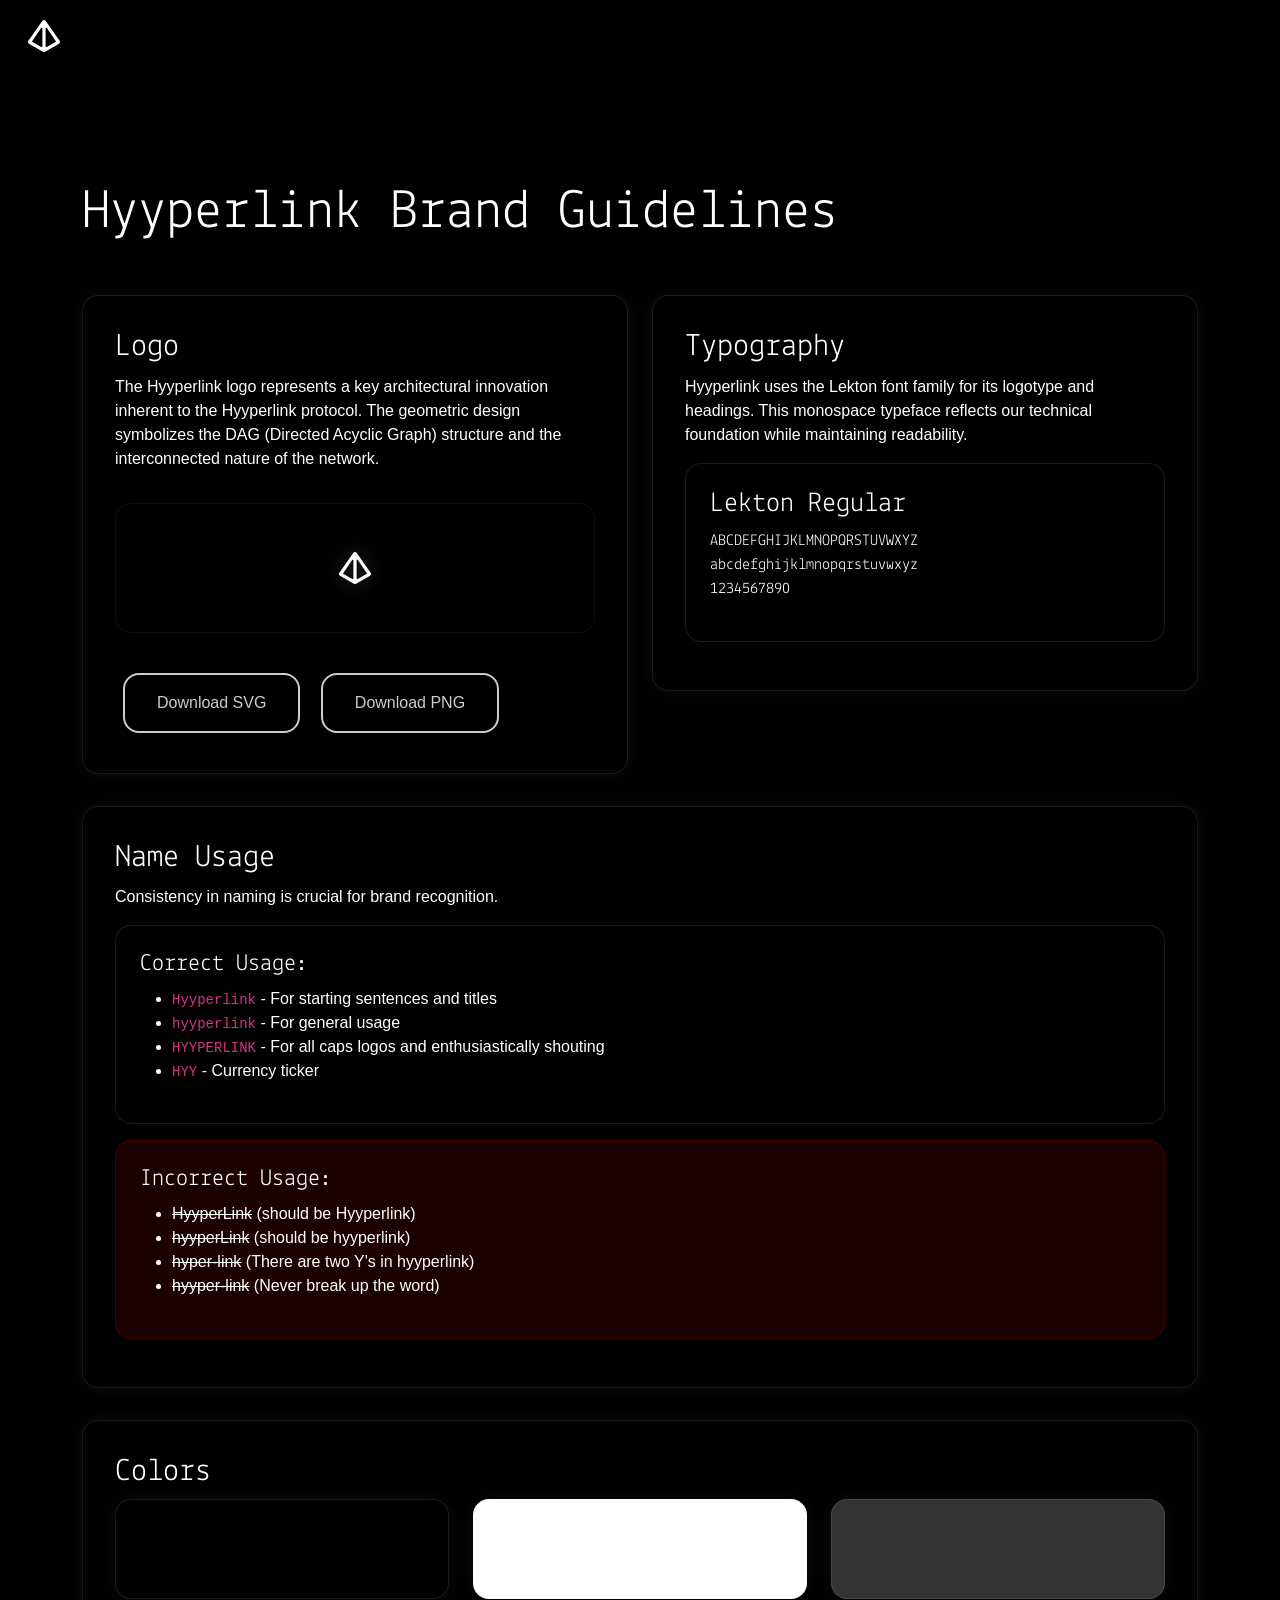
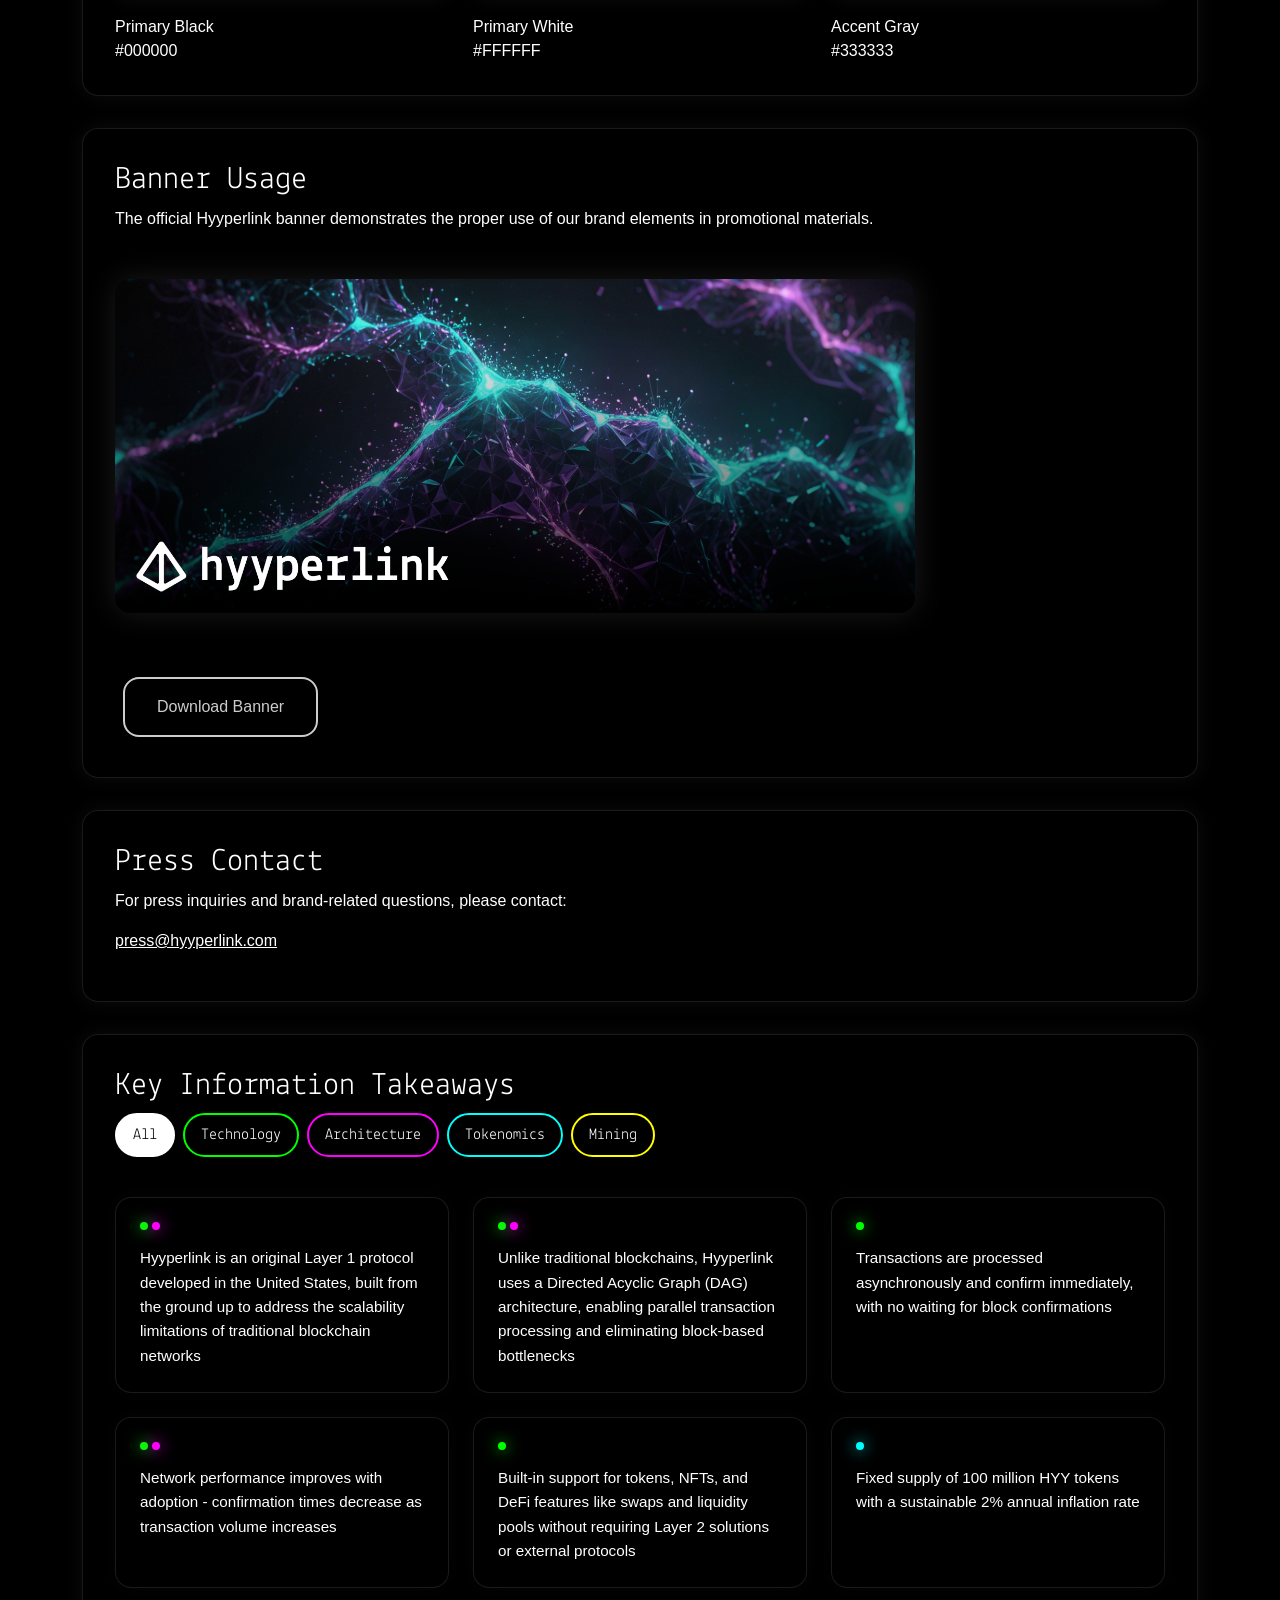
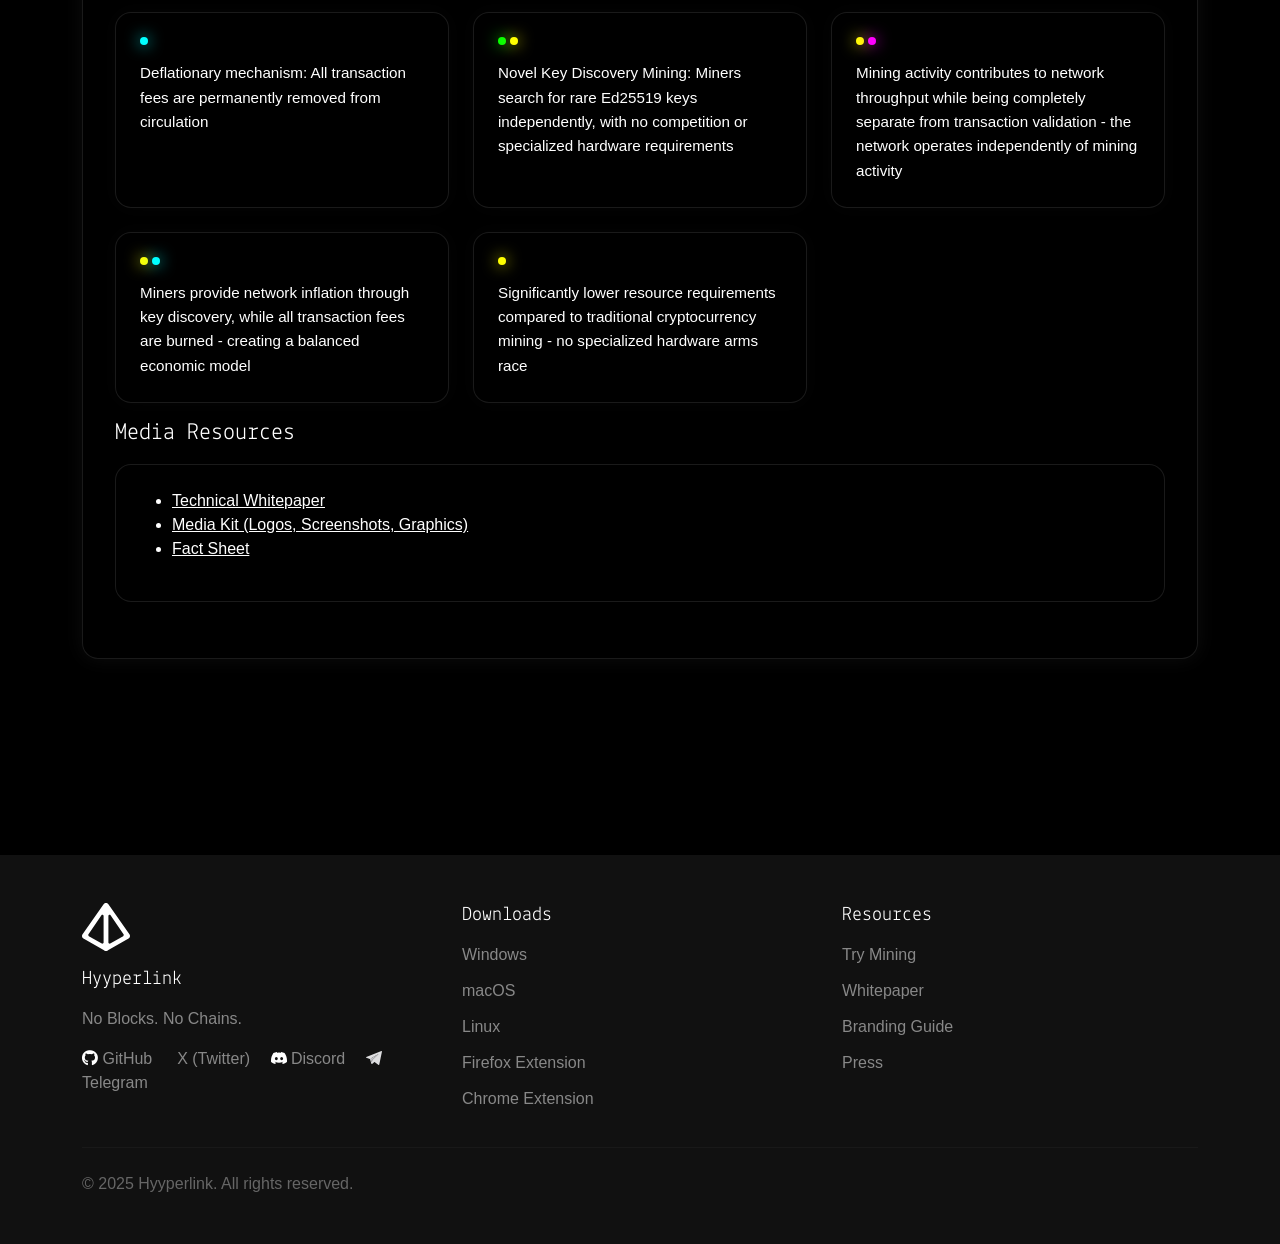
==== commit eb1c5fbe: "revising wording" ====
--- a/brand.html
+++ b/brand.html
@@ -477,29 +477,34 @@
             <section class="section">
                 <h1 class="display-4 mb-5">Hyyperlink Brand Guidelines</h1>
                 
-                <div class="brand-card">
-                    <h2>Logo</h2>
-                    <p>The Hyyperlink logo represents a key architectural innovation inherent to the Hyyperlink protocol. The geometric design symbolizes the DAG (Directed Acyclic Graph) structure and the interconnected nature of the network.</p>
-                    
-                    <div class="logo-display">
-                        <img src="hyyperlink.svg" alt="Hyyperlink Logo">
-                    </div>
-                    
-                    <div class="mt-4">
-                        <a href="hyyperlink.svg" download class="download-btn">Download SVG</a>
-                        <a href="hyyperlink.png" download class="download-btn">Download PNG</a>
-                    </div>
-                </div>
-
-                <div class="brand-card">
-                    <h2>Typography</h2>
-                    <p>Hyyperlink uses the Lekton font family for its logotype and headings. This monospace typeface reflects our technical foundation while maintaining readability.</p>
-                    
-                    <div class="usage-example">
-                        <h3 style="font-family: 'Lekton', monospace;">Lekton Regular</h3>
-                        <p style="font-family: 'Lekton', monospace;">ABCDEFGHIJKLMNOPQRSTUVWXYZ<br>
-                        abcdefghijklmnopqrstuvwxyz<br>
-                        1234567890</p>
+                <div class="row">
+                    <div class="col-md-6">
+                        <div class="brand-card">
+                            <h2>Logo</h2>
+                            <p>The Hyyperlink logo represents a key architectural innovation inherent to the Hyyperlink protocol. The geometric design symbolizes the DAG (Directed Acyclic Graph) structure and the interconnected nature of the network.</p>
+                            
+                            <div class="logo-display">
+                                <img src="hyyperlink.svg" alt="Hyyperlink Logo">
+                            </div>
+                            
+                            <div class="mt-4">
+                                <a href="hyyperlink.svg" download class="download-btn">Download SVG</a>
+                                <a href="hyyperlink.png" download class="download-btn">Download PNG</a>
+                            </div>
+                        </div>
+                    </div>
+                    <div class="col-md-6">
+                        <div class="brand-card">
+                            <h2>Typography</h2>
+                            <p>Hyyperlink uses the Lekton font family for its logotype and headings. This monospace typeface reflects our technical foundation while maintaining readability.</p>
+                            
+                            <div class="usage-example">
+                                <h3 style="font-family: 'Lekton', monospace;">Lekton Regular</h3>
+                                <p style="font-family: 'Lekton', monospace;">ABCDEFGHIJKLMNOPQRSTUVWXYZ<br>
+                                abcdefghijklmnopqrstuvwxyz<br>
+                                1234567890</p>
+                            </div>
+                        </div>
                     </div>
                 </div>
 
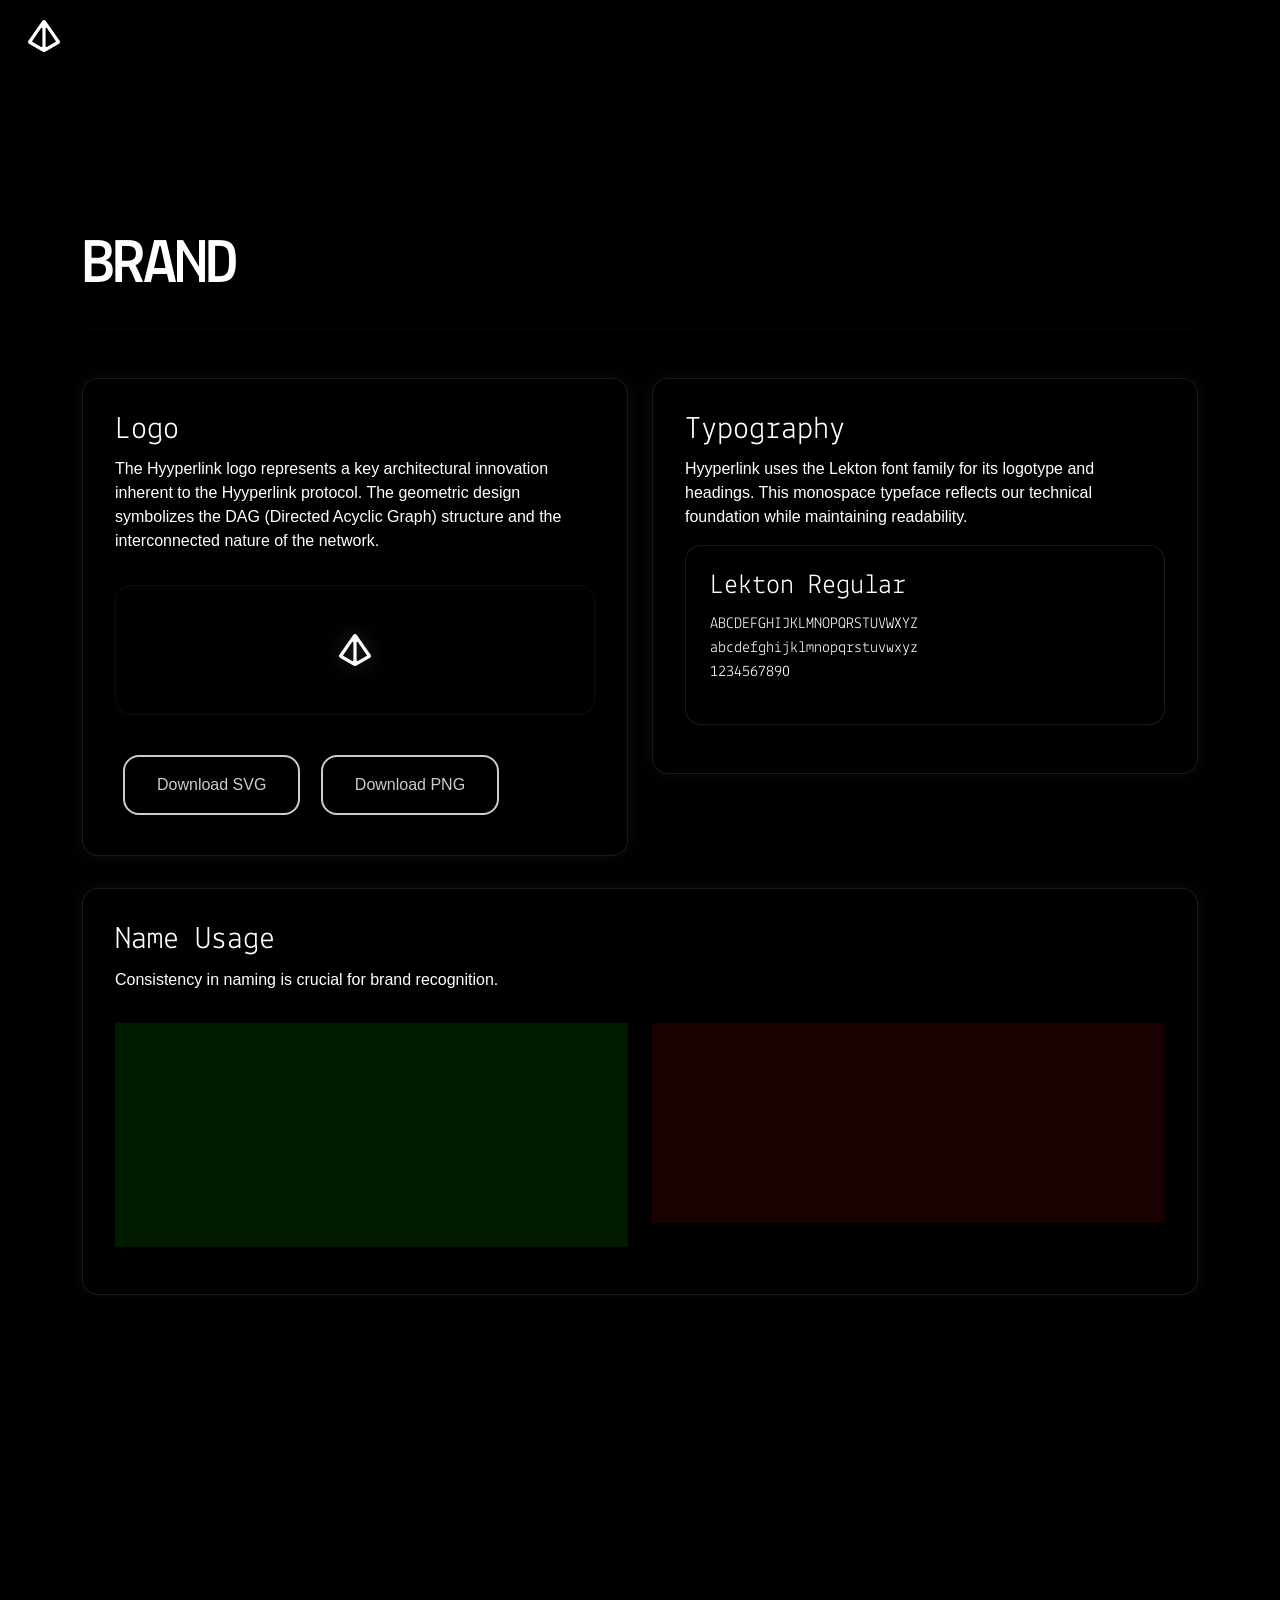
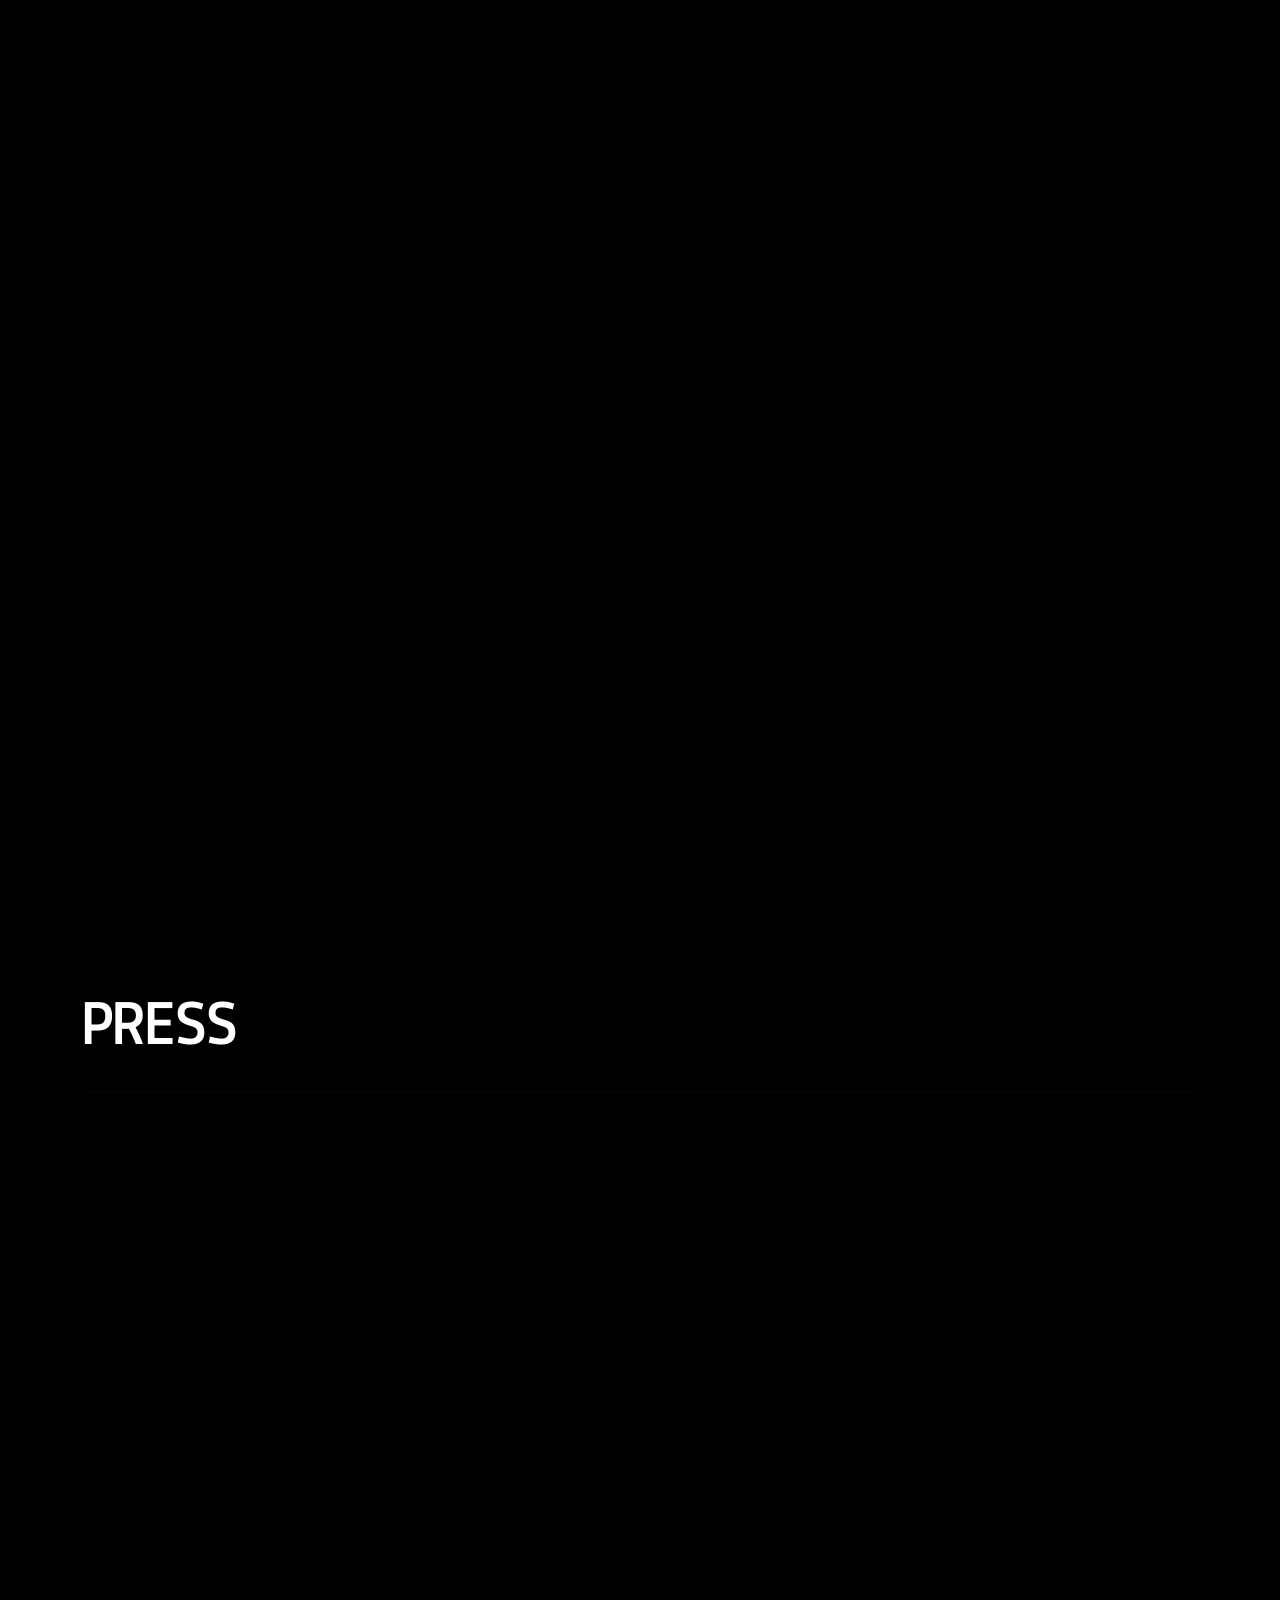
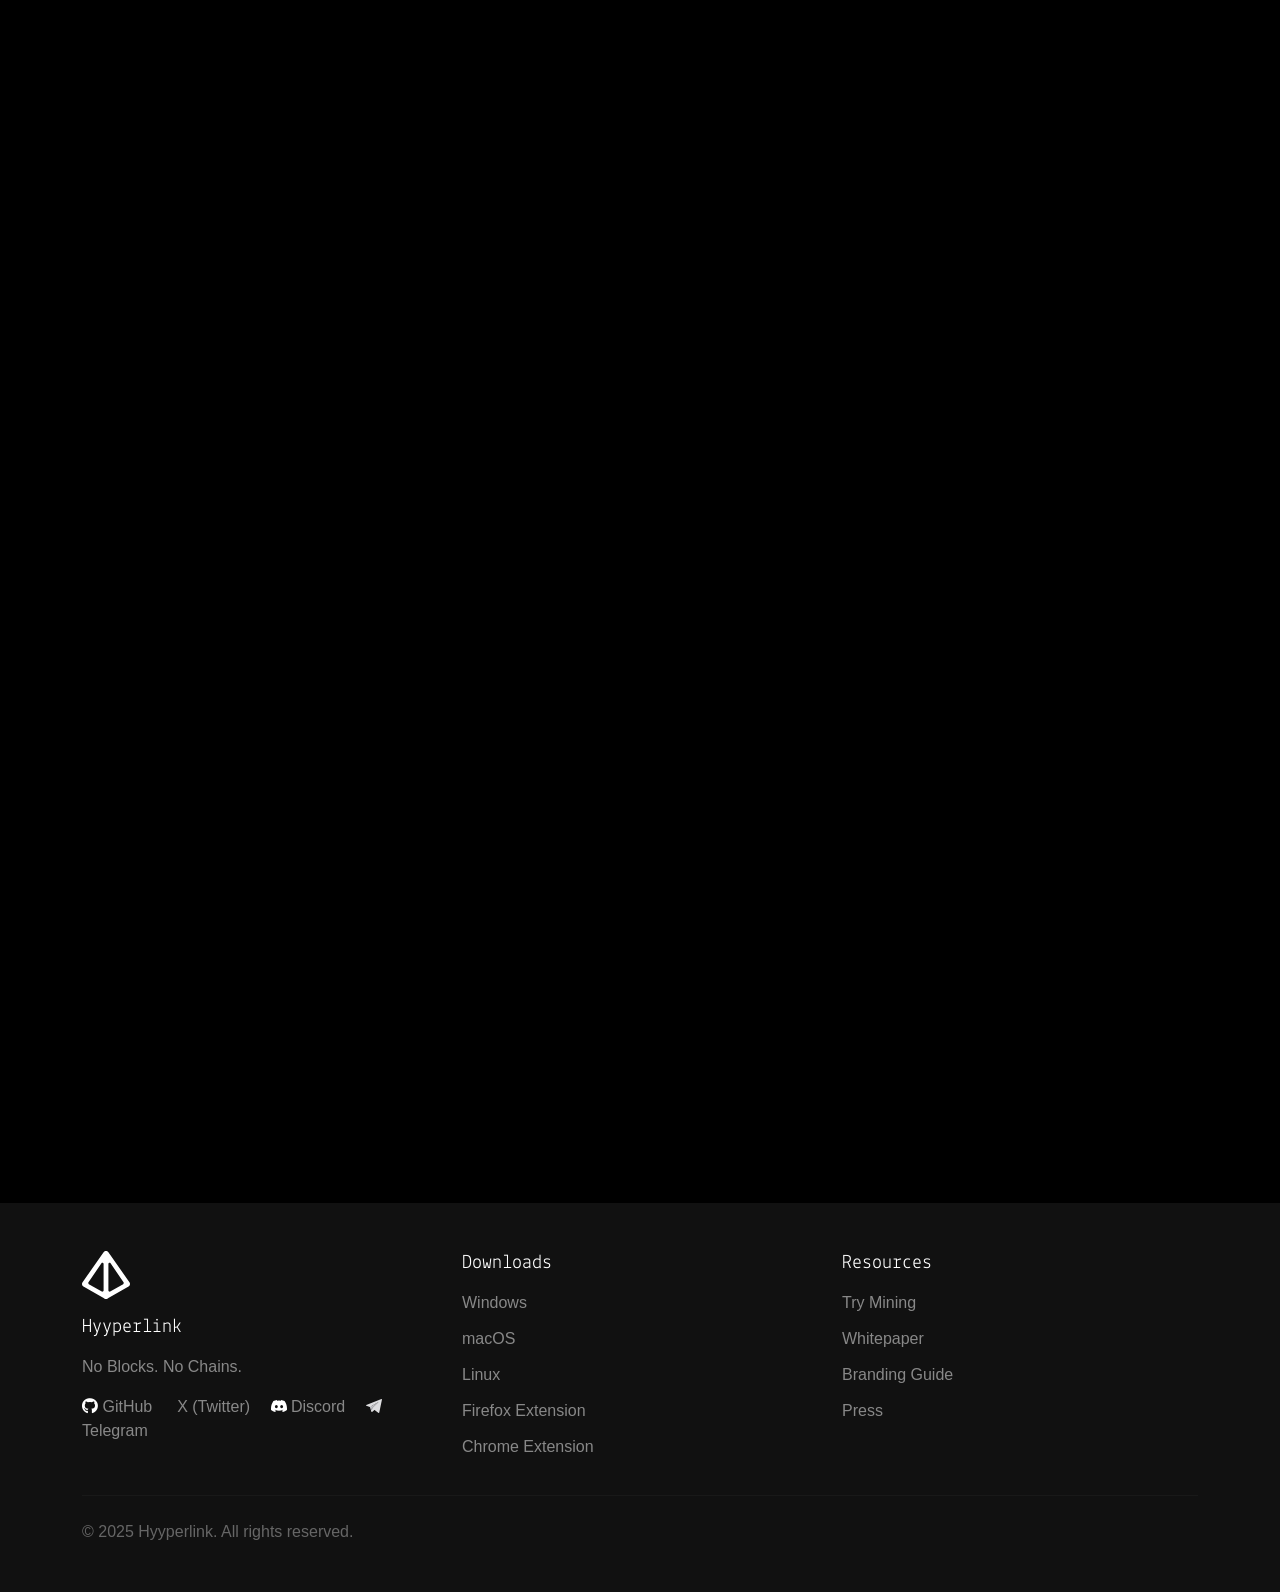
==== commit ed4b3bf5: "revising wording" ====
--- a/brand.html
+++ b/brand.html
@@ -412,6 +412,92 @@
         .press-point:hover {
             transform: translateY(-2px);
             box-shadow: 0 5px 20px rgba(255, 255, 255, 0.05);
+        }
+
+        .correct-box {
+            background: rgba(0, 255, 0, 0.1);
+            border: 1px solid rgba(0, 255, 0, 0.2);
+            border-radius: 1rem;
+            padding: 1.5rem;
+            margin: 1rem 0;
+            backdrop-filter: blur(5px);
+        }
+
+        .correct-box h4 {
+            color: rgba(0, 255, 0, 0.8);
+        }
+
+        .section-heading {
+            font-size: 4rem;
+            font-weight: bold;
+            text-align: left;
+            padding-top: 3rem;
+            padding-bottom: 1rem;
+            font-family: 'Lekton', monospace;
+            letter-spacing: -1px;
+        }
+
+        .section-divider {
+            border: 0;
+            border-top: 1px solid rgba(255, 255, 255, 0.1);
+            margin-bottom: 3rem;
+            margin-top: 0;
+        }
+
+        .media-resources {
+            display: flex;
+            flex-direction: column;
+            gap: 2rem;
+        }
+
+        .media-resource-item {
+            display: flex;
+            align-items: flex-start;
+            gap: 2rem;
+            padding: 0.5rem;
+        }
+
+        .media-btn {
+            background: #000;
+            color: #fff;
+            border: 2px solid #fff;
+            padding: 1em 2em;
+            border-radius: 1em;
+            transition: all 0.3s ease;
+            text-decoration: none;
+            font-family: 'Lekton', monospace;
+            white-space: nowrap;
+            width: 220px;
+            text-align: center;
+            flex-shrink: 0;
+        }
+
+        .media-btn:hover {
+            color: #fff;
+            transform: translateY(-2px);
+            box-shadow: 0 5px 15px rgba(255,255,255,0.1);
+        }
+
+        .media-description {
+            color: #888;
+            margin: 0.5rem 0 0 0;
+            padding-top: 0.5rem;
+            font-size: 0.95rem;
+            line-height: 1.5;
+            flex: 1;
+            max-width: 600px;
+        }
+
+        @media (max-width: 768px) {
+            .media-resource-item {
+                flex-direction: column;
+                gap: 1rem;
+                align-items: stretch;
+            }
+
+            .media-btn {
+                width: 100%;
+            }
         }
     </style>
 </head>
@@ -475,7 +561,8 @@
 
         <div class="container" style="padding-top: 80px;">
             <section class="section">
-                <h1 class="display-4 mb-5">Hyyperlink Brand Guidelines</h1>
+                <h1 class="section-heading">BRAND</h1>
+                <hr class="section-divider">
                 
                 <div class="row">
                     <div class="col-md-6">
@@ -512,24 +599,29 @@
                     <h2>Name Usage</h2>
                     <p>Consistency in naming is crucial for brand recognition.</p>
                     
-                    <div class="usage-example">
-                        <h4>Correct Usage:</h4>
-                        <ul>
-                            <li><code>Hyyperlink</code> - For starting sentences and titles</li>
-                            <li><code>hyyperlink</code> - For general usage</li>
-                            <li><code>HYYPERLINK</code> - For all caps logos and enthusiastically shouting</li>
-                            <li><code>HYY</code> - Currency ticker</li>
-                        </ul>
-                    </div>
-                    
-                    <div class="dont-box">
-                        <h4>Incorrect Usage:</h4>
-                        <ul>
-                            <li><del>HyyperLink</del> (should be Hyyperlink)</li>
-                            <li><del>hyyperLink</del> (should be hyyperlink)</li>
-                            <li><del>hyper-link</del> (There are two Y's in hyyperlink)</li>
-                            <li><del>hyyper-link</del> (Never break up the word)</li>
-                        </ul>
+                    <div class="row">
+                        <div class="col-md-6">
+                            <div class="usage-example correct-box">
+                                <h4>Correct Usage:</h4>
+                                <ul>
+                                    <li><code>Hyyperlink</code> - For starting sentences and titles</li>
+                                    <li><code>hyyperlink</code> - For general usage</li>
+                                    <li><code>HYYPERLINK</code> - For all caps logos and enthusiastically shouting</li>
+                                    <li><code>HYY</code> - Currency ticker</li>
+                                </ul>
+                            </div>
+                        </div>
+                        <div class="col-md-6">
+                            <div class="dont-box">
+                                <h4>Incorrect Usage:</h4>
+                                <ul>
+                                    <li><del>HyyperLink</del> (should be Hyyperlink)</li>
+                                    <li><del>hyyperLink</del> (should be hyyperlink)</li>
+                                    <li><del>hyper-link</del> (There are two Y's in hyyperlink)</li>
+                                    <li><del>hyyper-link</del> (Never break up the word)</li>
+                                </ul>
+                            </div>
+                        </div>
                     </div>
                 </div>
 
@@ -570,6 +662,9 @@
                     <p>For press inquiries and brand-related questions, please contact:</p>
                     <p><a href="mailto:press@hyyperlink.com" style="color: #fff;">press@hyyperlink.com</a></p>
                 </div>
+
+                <h1 class="section-heading">PRESS</h1>
+                <hr class="section-divider">
 
                 <div class="brand-card">
                     <h2>Key Information Takeaways</h2>
@@ -690,12 +785,23 @@
                     </div>
                     
                     <h4 class="mb-3">Media Resources</h4>
-                    <div class="usage-example mb-4">
-                        <ul>
-                            <li><a href="whitepaper.pdf" class="text-white">Technical Whitepaper</a></li>
-                            <li><a href="#" class="text-white">Media Kit (Logos, Screenshots, Graphics)</a></li>
-                            <li><a href="#" class="text-white">Fact Sheet</a></li>
-                        </ul>
+                    <div class="media-resources">
+                        <div class="media-resource-item">
+                            <a href="whitepaper.pdf" class="media-btn">Technical Whitepaper</a>
+                            <p class="media-description">Comprehensive technical documentation for developers, researchers, and technical journalists looking to understand Hyyperlink's architecture in depth.</p>
+                        </div>
+                        <div class="media-resource-item">
+                            <a href="#" class="media-btn">Media Kit</a>
+                            <p class="media-description">Complete package of high-resolution logos, screenshots, and promotional graphics for press, content creators, and marketing teams.</p>
+                        </div>
+                        <div class="media-resource-item">
+                            <a href="https://x.com/hyyperlink" class="media-btn">@hyyperlink</a>
+                            <p class="media-description">Follow us on X (Twitter) for the latest updates, announcements, and community engagement.</p>
+                        </div>
+                        <div class="media-resource-item">
+                            <a href="mailto:contact@hyyperlink.com" class="media-btn">Contact</a>
+                            <p class="media-description">Get in touch with the Hyyperlink team for press inquiries and brand-related questions.</p>
+                        </div>
                     </div>
                 </div>
             </section>
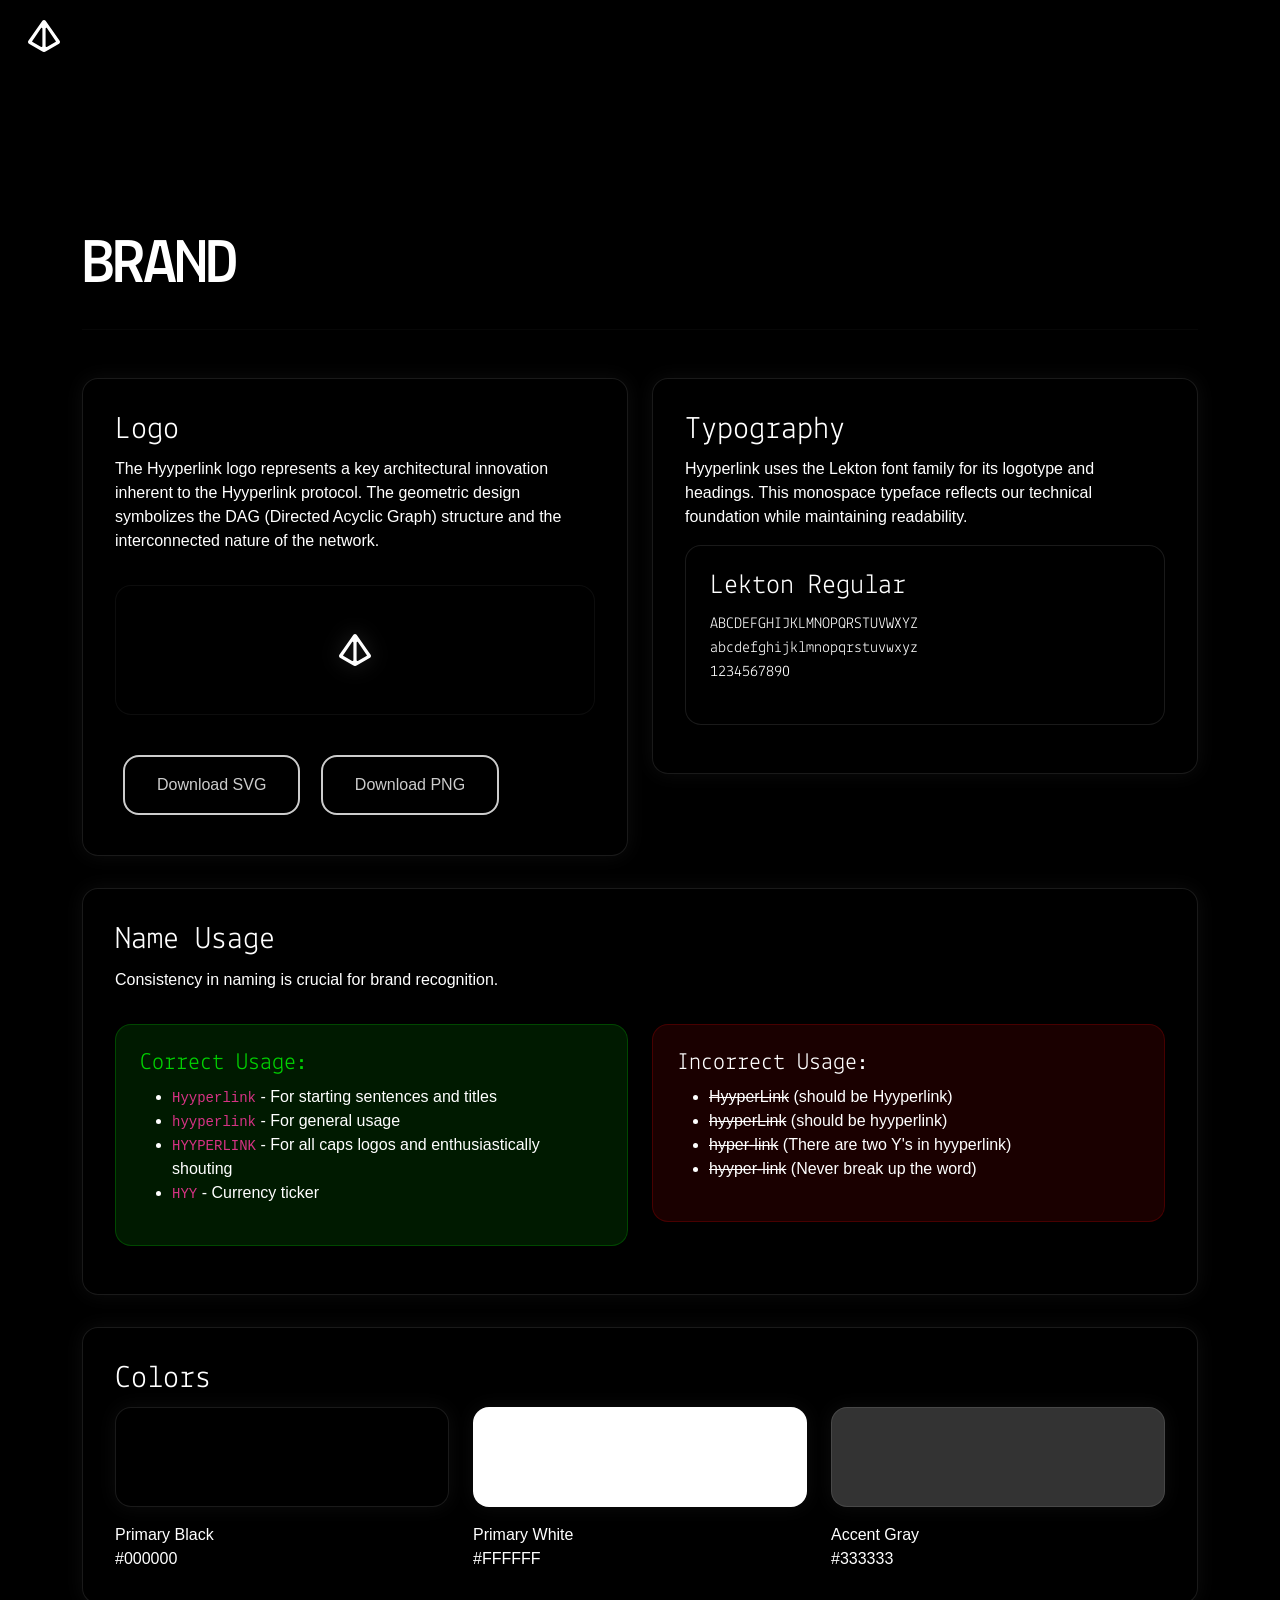
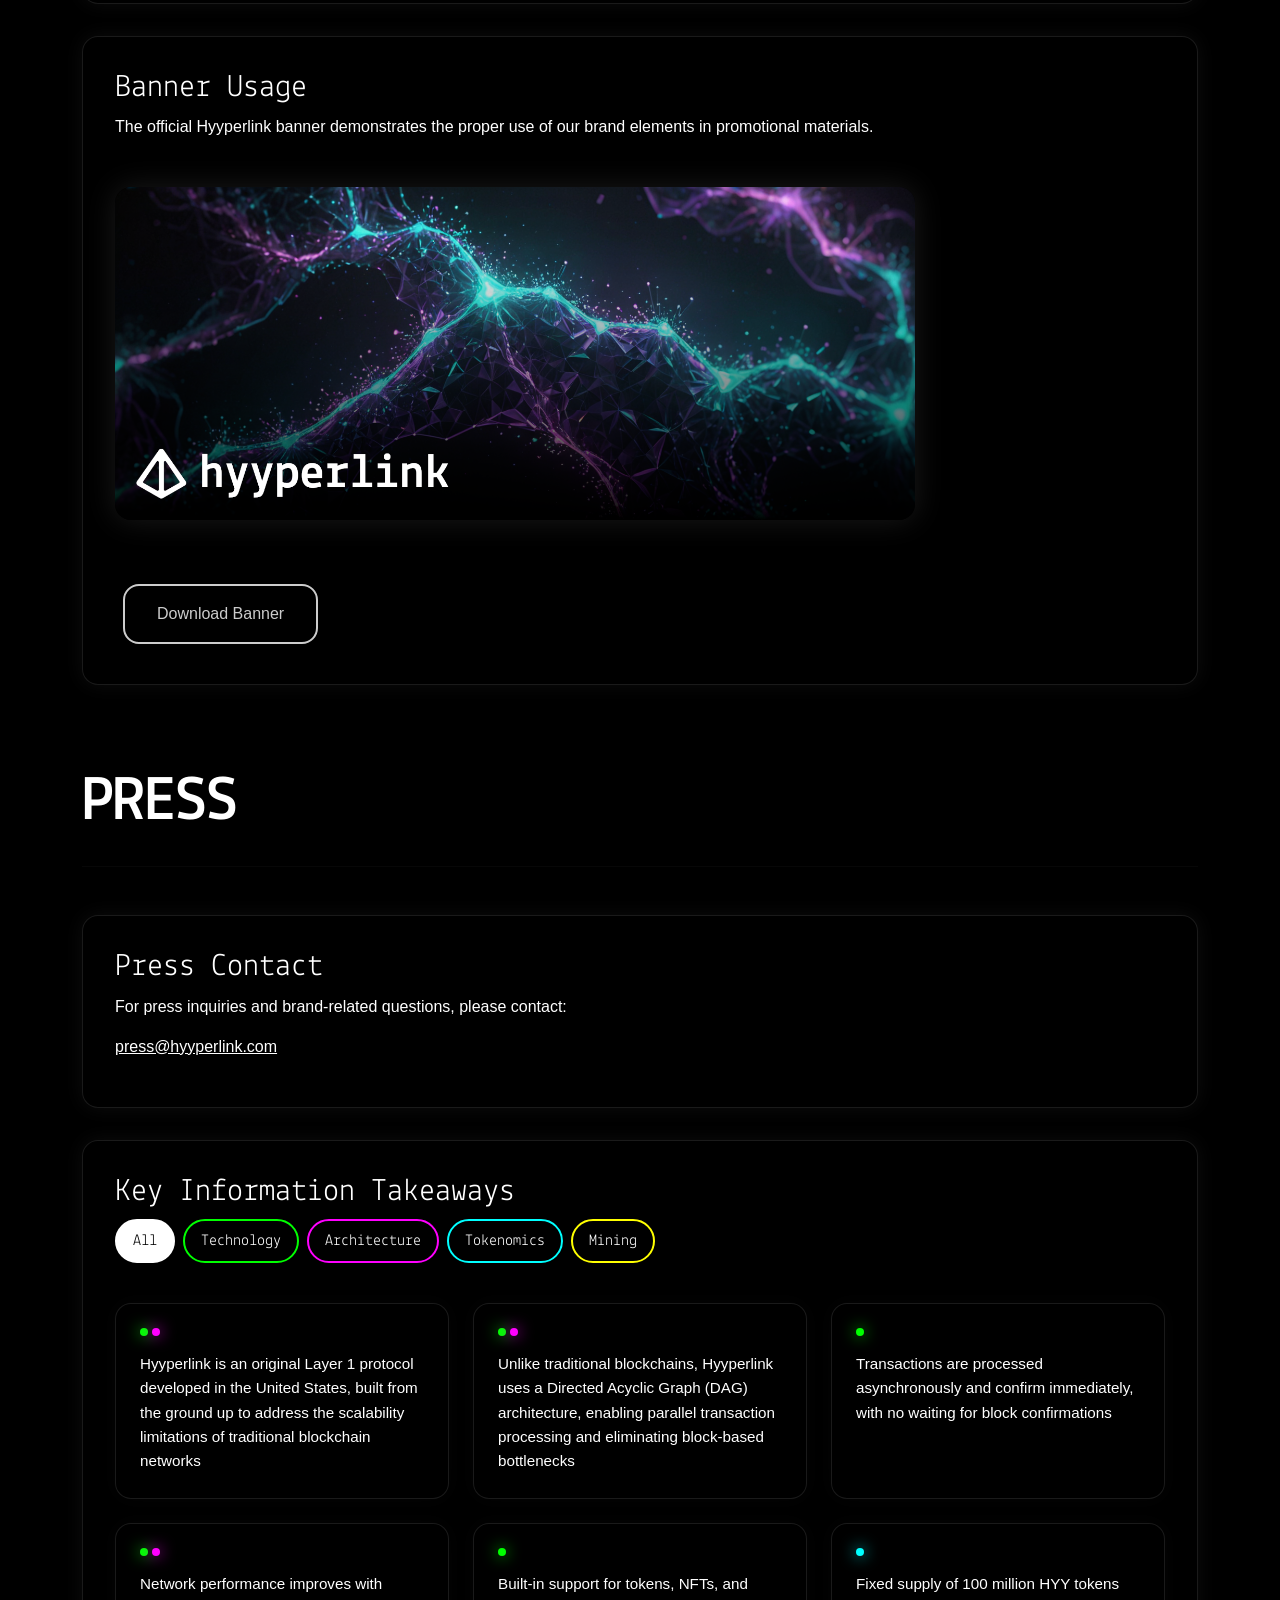
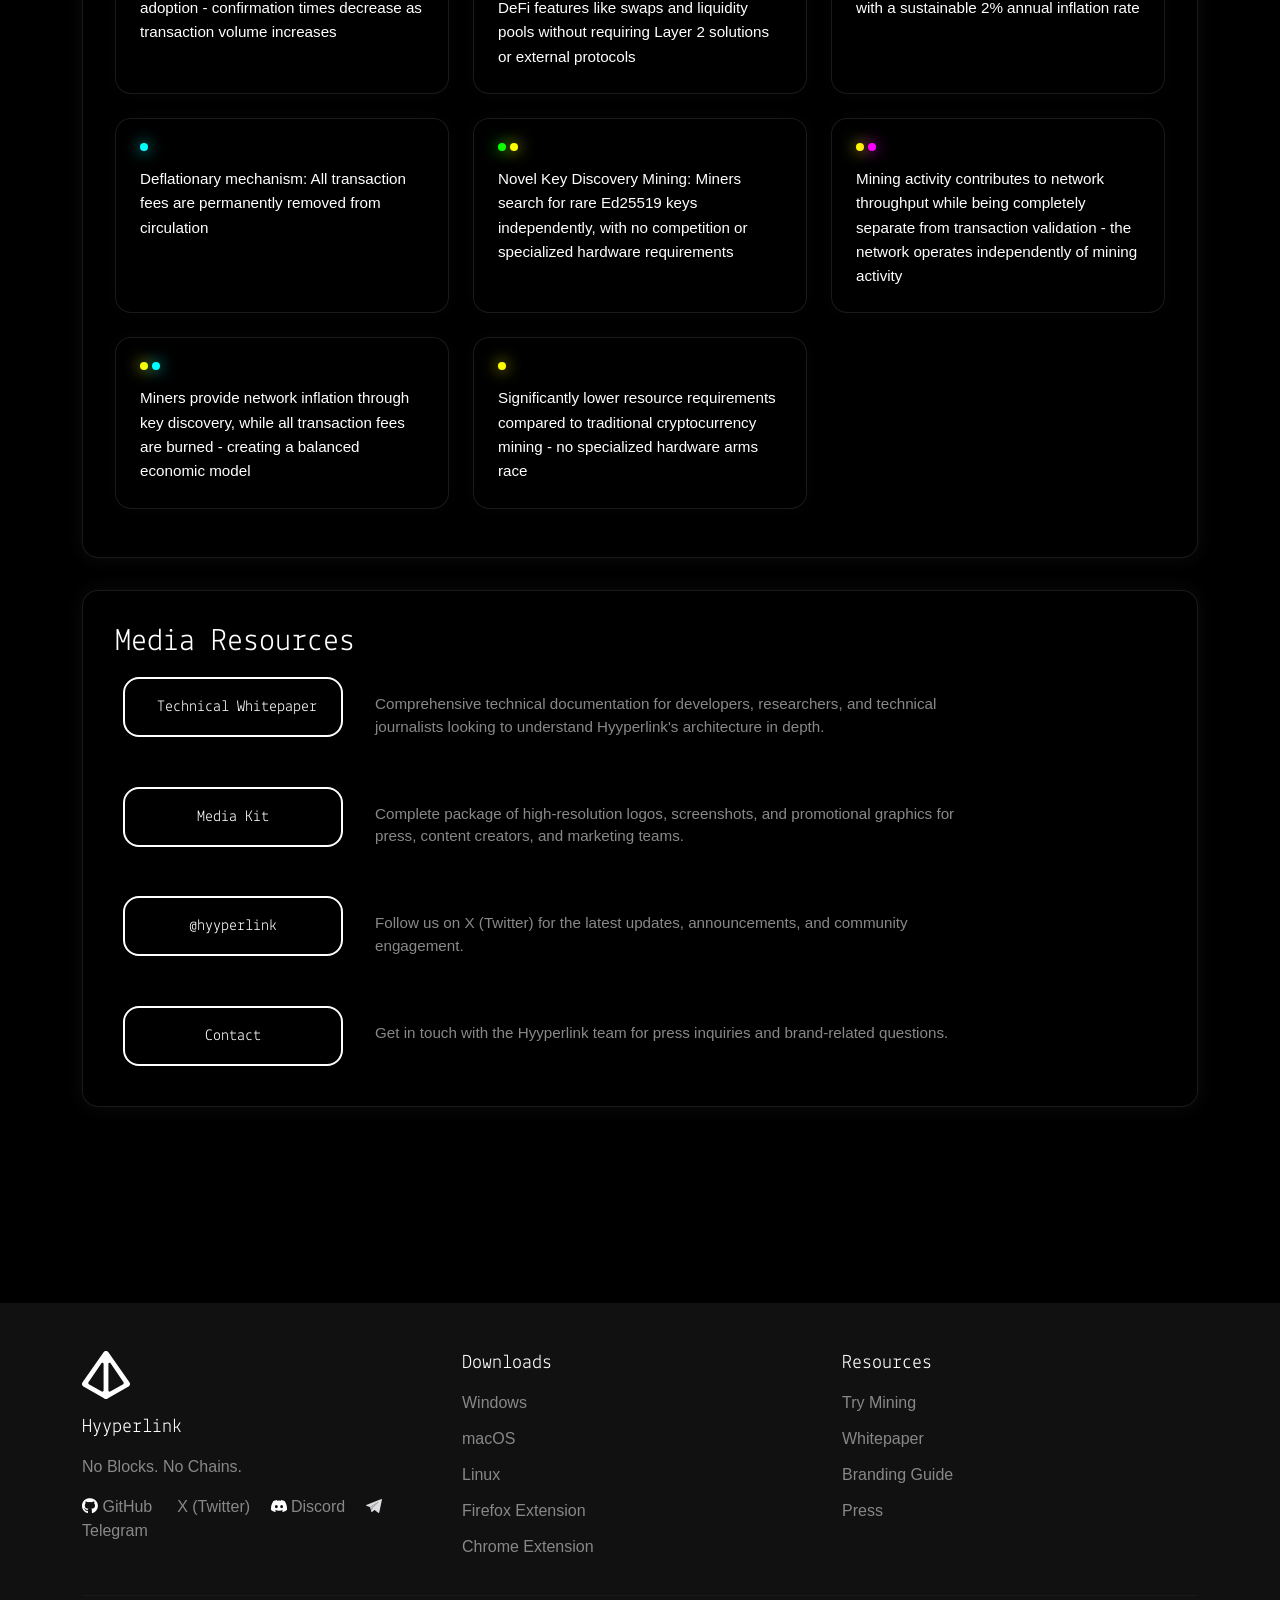
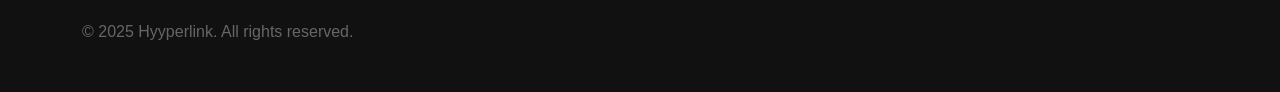
==== commit f693ac1d: "revising wording" ====
--- a/brand.html
+++ b/brand.html
@@ -657,14 +657,14 @@
                     </div>
                 </div>
 
+                <h1 class="section-heading">PRESS</h1>
+                <hr class="section-divider">
+
                 <div class="brand-card" id="press">
                     <h2>Press Contact</h2>
                     <p>For press inquiries and brand-related questions, please contact:</p>
                     <p><a href="mailto:press@hyyperlink.com" style="color: #fff;">press@hyyperlink.com</a></p>
                 </div>
-
-                <h1 class="section-heading">PRESS</h1>
-                <hr class="section-divider">
 
                 <div class="brand-card">
                     <h2>Key Information Takeaways</h2>
@@ -783,8 +783,11 @@
                             </div>
                         </div>
                     </div>
-                    
-                    <h4 class="mb-3">Media Resources</h4>
+                </div>
+
+
+                <div class="brand-card">
+                    <h2>Media Resources</h2>
                     <div class="media-resources">
                         <div class="media-resource-item">
                             <a href="whitepaper.pdf" class="media-btn">Technical Whitepaper</a>
@@ -804,6 +807,7 @@
                         </div>
                     </div>
                 </div>
+
             </section>
         </div>
 
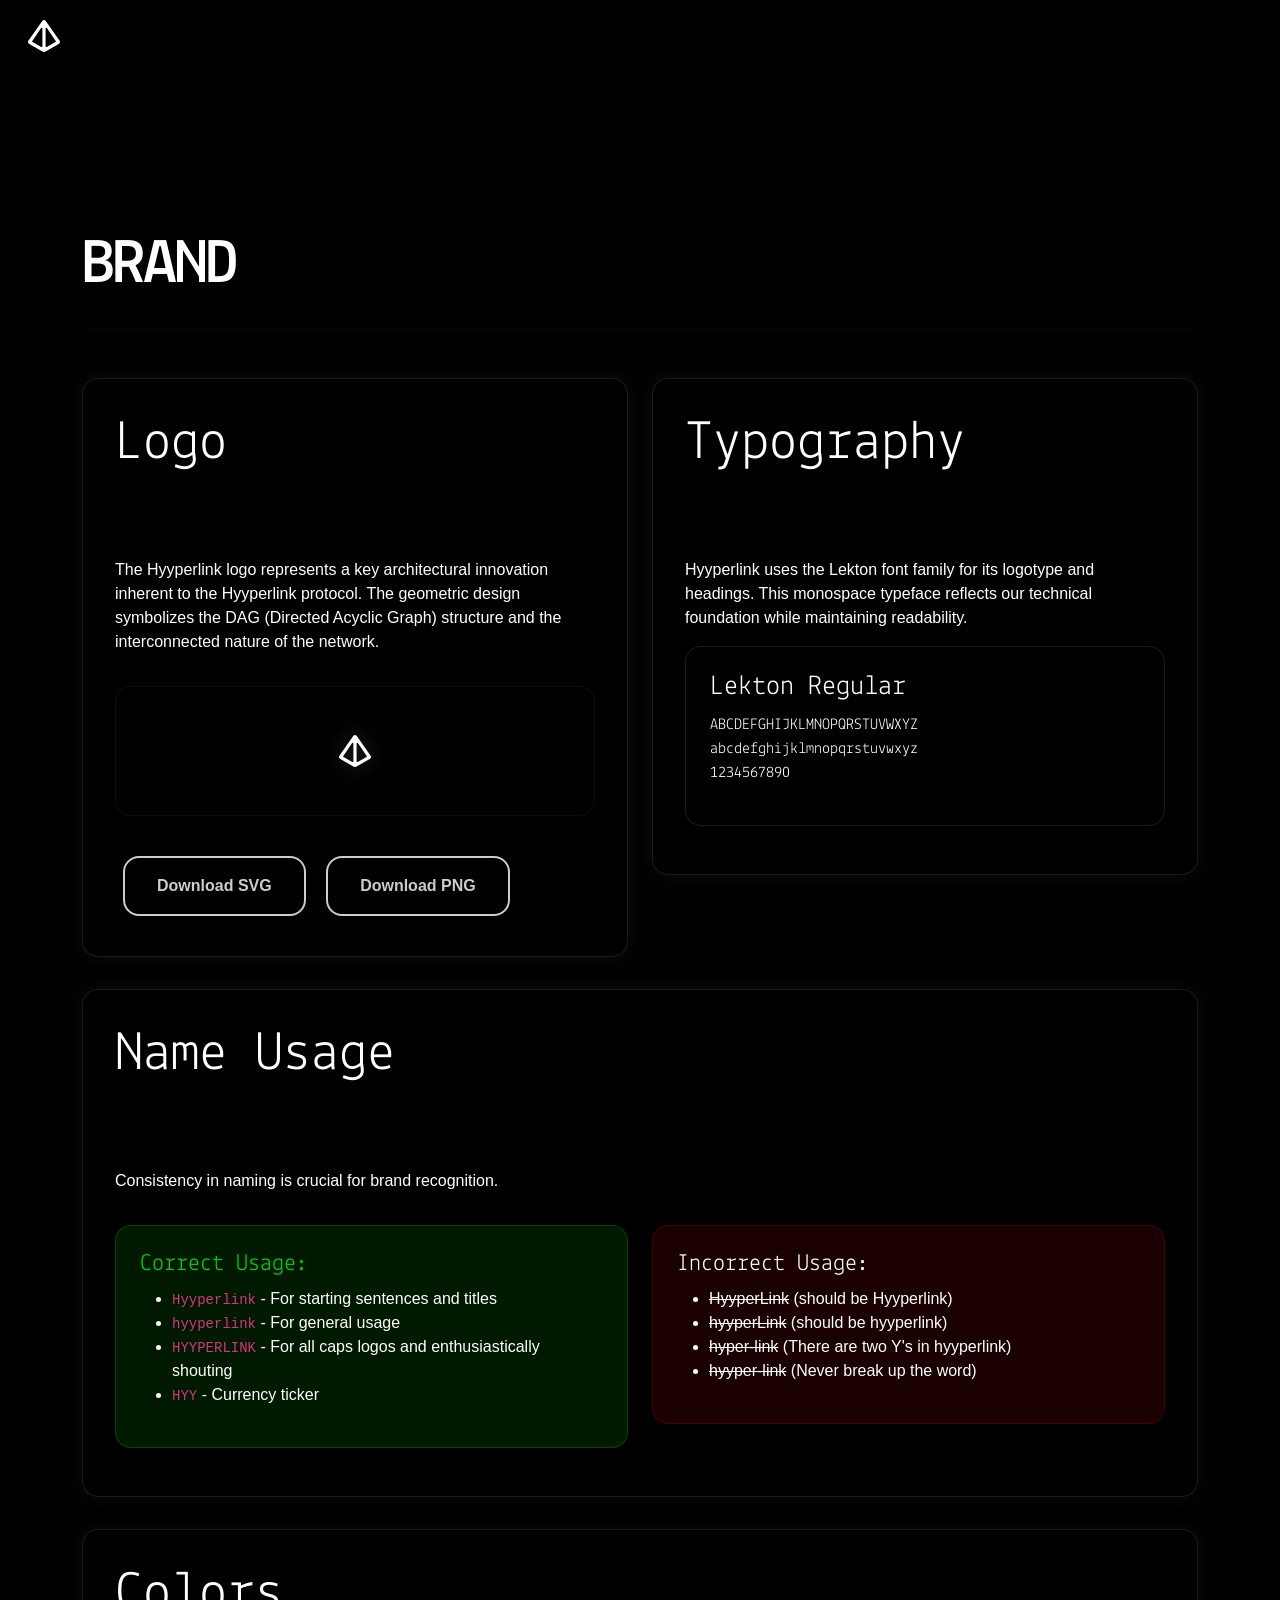
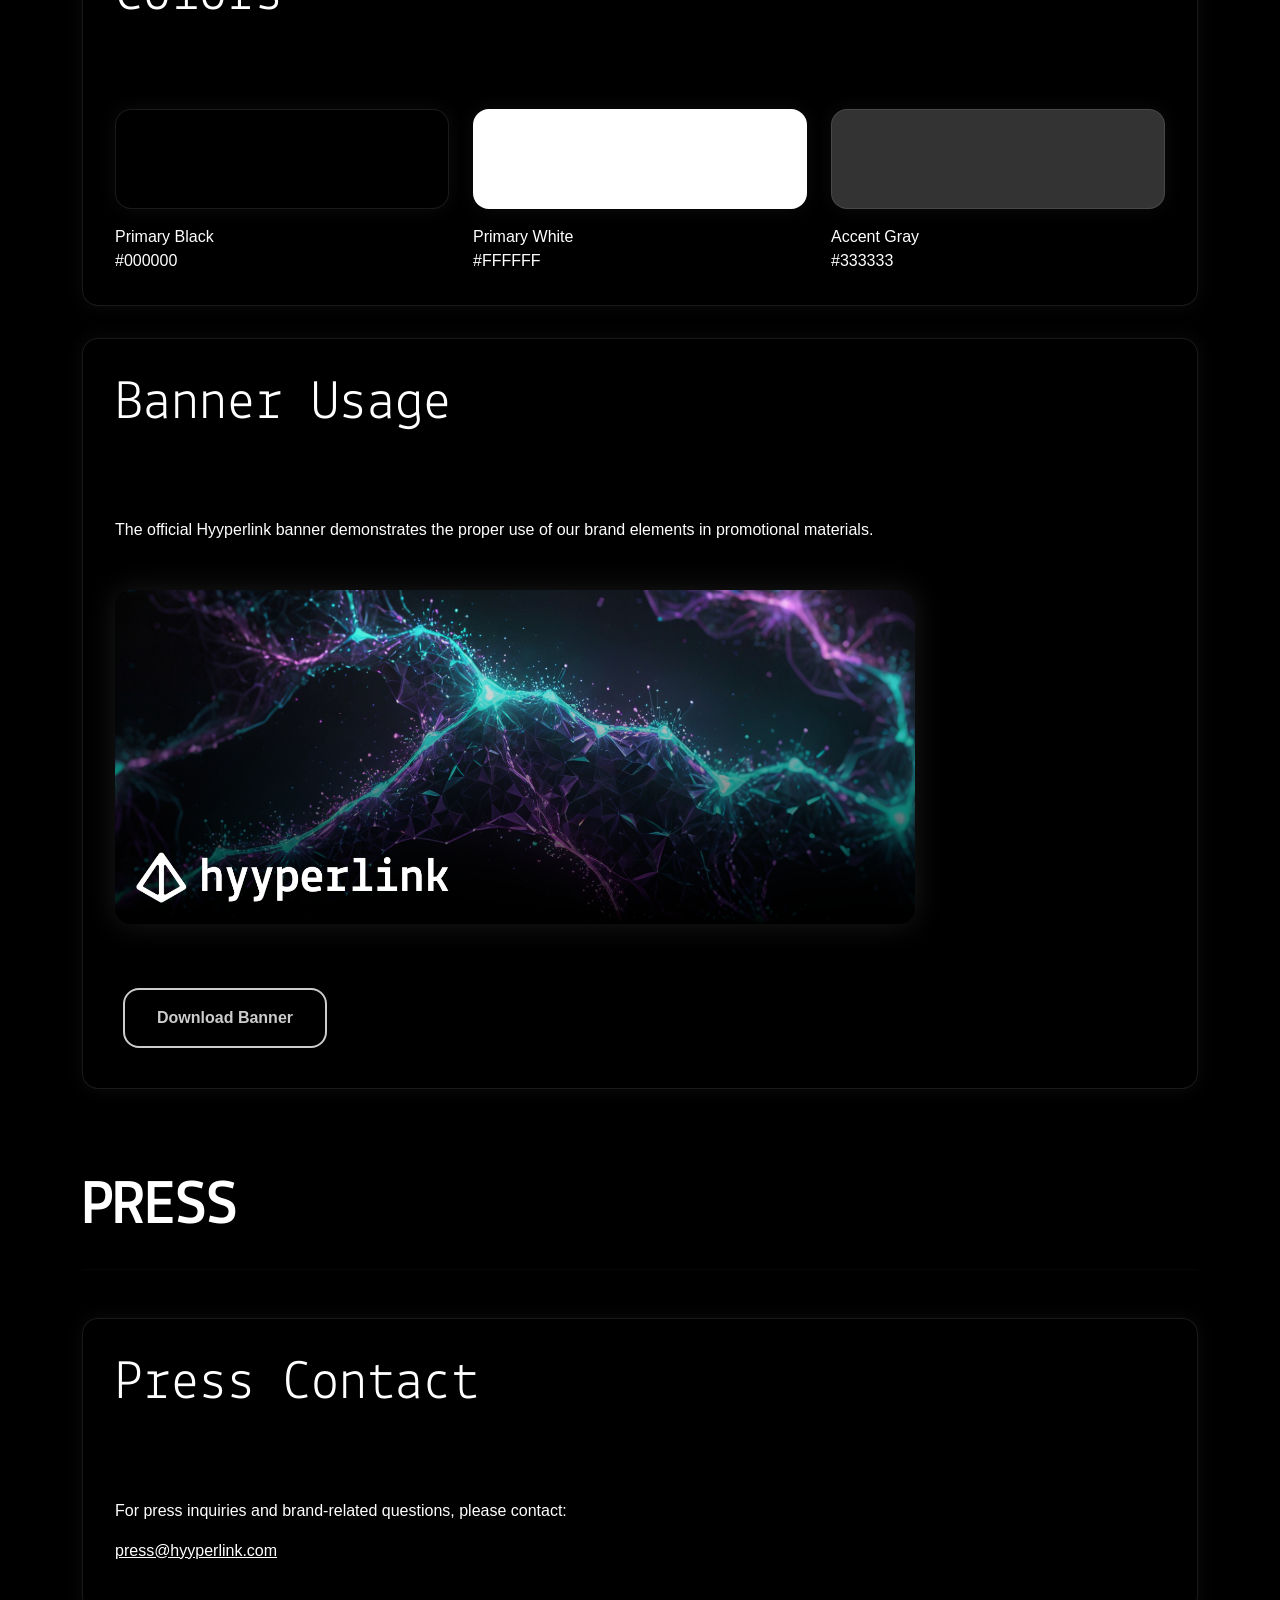
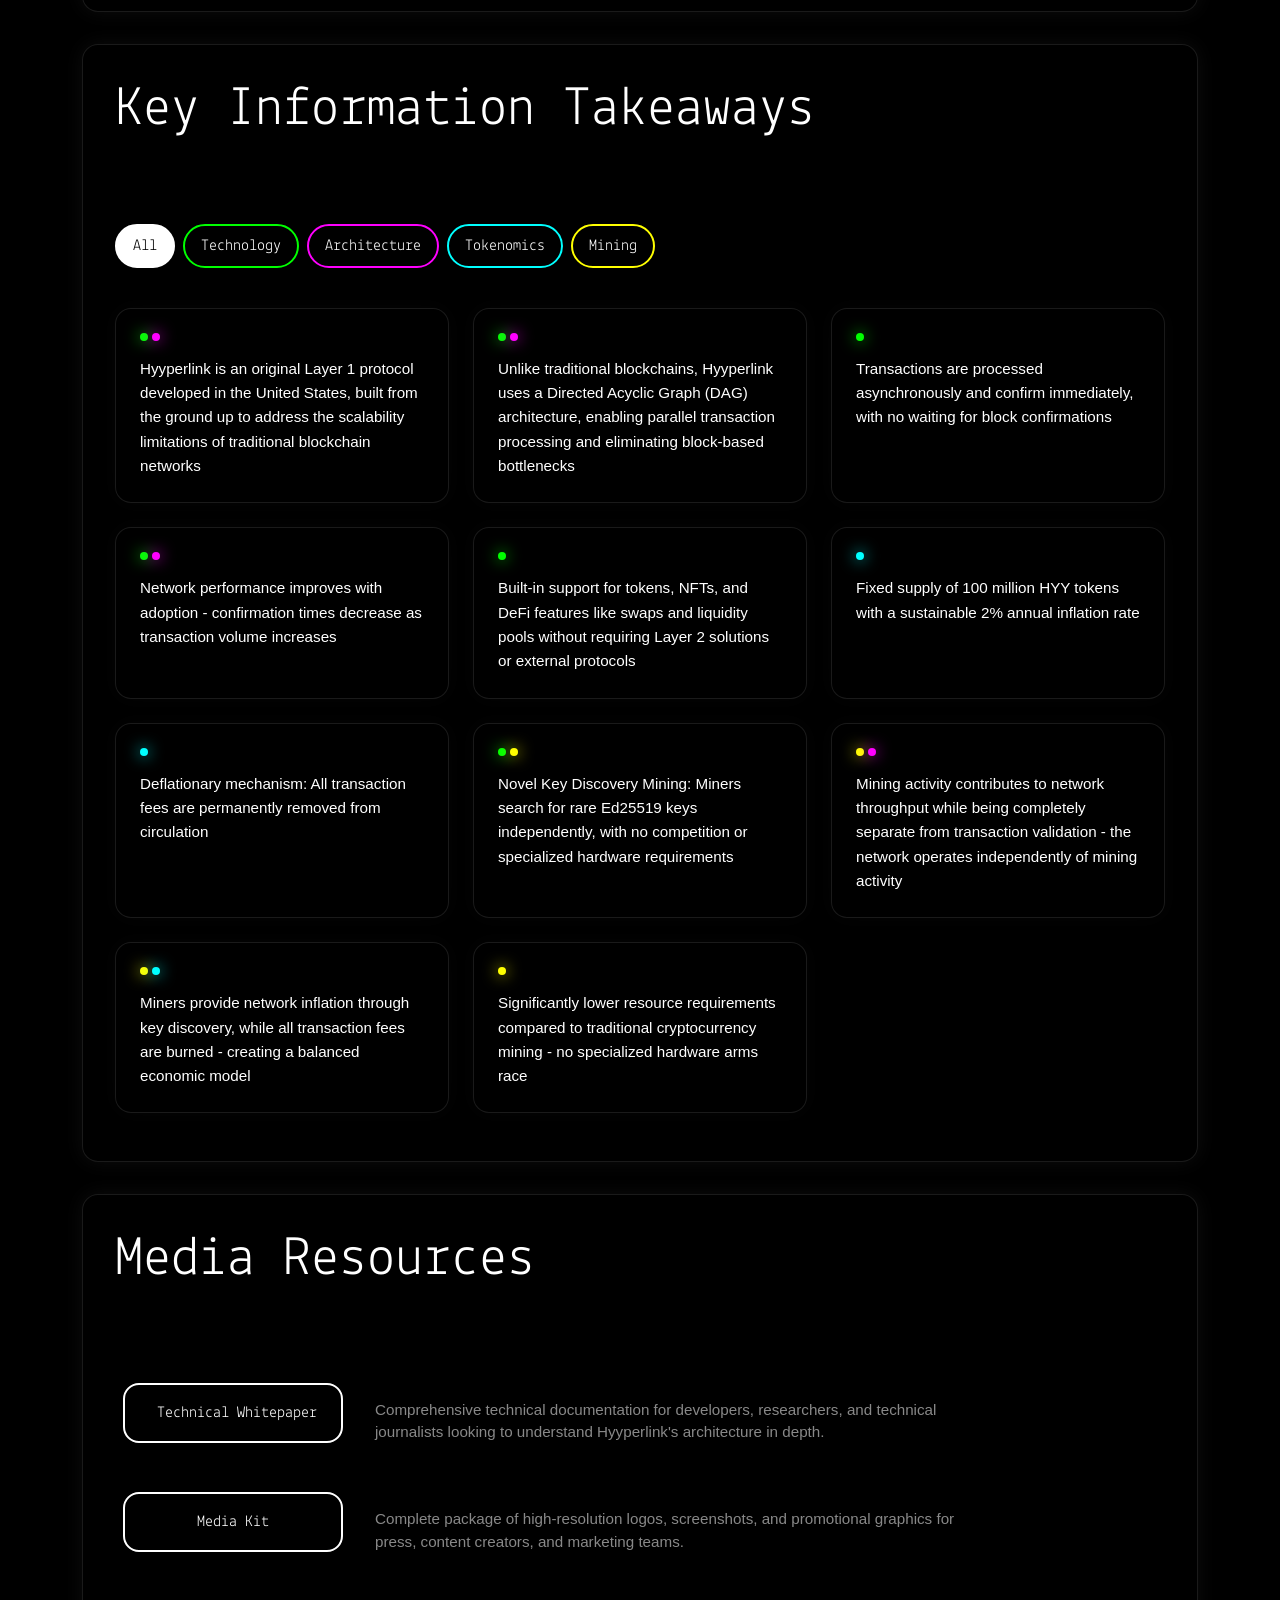
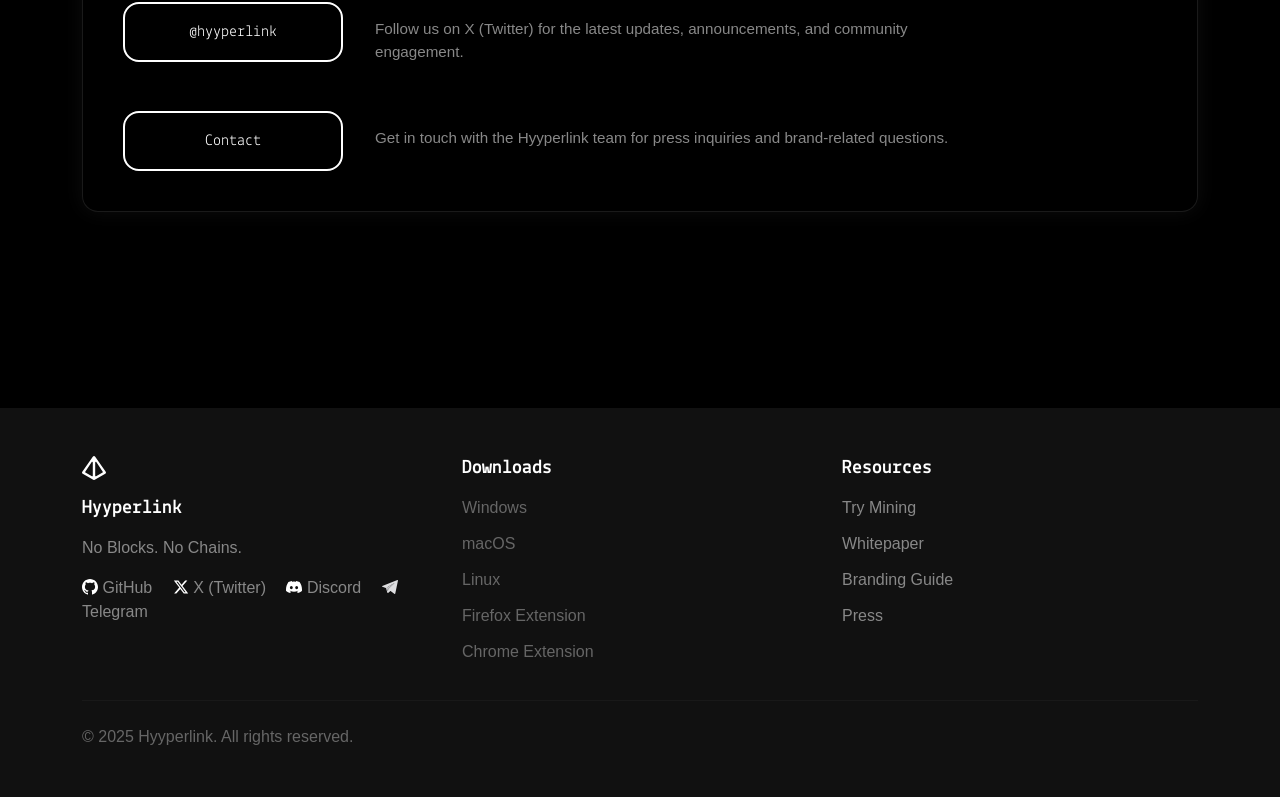
==== commit 71f6f48f: "hello world" ====
--- a/brand.html
+++ b/brand.html
@@ -3,26 +3,1169 @@
 <head>
     <meta charset="UTF-8">
     <meta name="viewport" content="width=device-width, initial-scale=1.0">
-    <title>Hyyperlink Brand Guidelines</title>
+    <title>Hyyperlink L1 Network Testnet</title>
     
     <!-- Primary Meta Tags -->
-    <meta name="title" content="Hyyperlink - Brand Guidelines">
-    <meta name="description" content="Official brand guidelines and assets for Hyyperlink">
+    <meta name="title" content="Hyyperlink - L1 Network Testnet">
+    <meta name="description" content="Hyyperlink OG Season 1 rewards are starting soon! Hyyperlink is a high performance network with native swaps, liquidity pools, nft, tokens, and more...">
+    <meta name="keywords" content="cryptocurrency, DAG, mining, crypto, digital currency, crypto, hyyperlink">
+    
+    <!-- Open Graph / Facebook -->
+    <meta property="og:type" content="website">
+    <meta property="og:url" content="https://hyyperlink.com/">
+    <meta property="og:title" content="Hyyperlink - L1 Network Testnet">
+    <meta property="og:description" content="Hyyperlink OG Season 1 rewards are starting soon! Hyyperlink is a high performance network with native swaps, liquidity pools, nft, tokens, and more...">
+    <meta property="og:image" content="https://hyyperlink.com/banner.png">
+    <meta property="og:image:width" content="1200">
+    <meta property="og:image:height" content="630">
+    
+    <!-- Twitter -->
+    <meta property="twitter:card" content="summary_large_image">
+    <meta property="twitter:url" content="https://hyyperlink.com/">
+    <meta property="twitter:title" content="Hyyperlink L1 Network Testnet">
+    <meta property="twitter:description" content="Hyyperlink OG Season 1 rewards are starting soon! Hyyperlink is a high performance network with native swaps, liquidity pools, nft, tokens, and more...">
+    <meta property="twitter:image" content="https://hyyperlink.com/banner.png">
+    <meta name="twitter:site" content="@hyyperlink">
+    <meta name="twitter:creator" content="@hyyperlink">
     
     <!-- Favicon -->
-    <link rel="icon" type="image/svg+xml" href="hyyperlink.svg">
-    <link rel="apple-touch-icon" href="hyyperlink.svg">
+    <link rel="icon" type="image/svg+xml" href="https://hyyperlink.com/hyyperlink.svg">
+    <link rel="apple-touch-icon" href="https://hyyperlink.com/hyyperlink.svg">
     
     <!-- Theme Color -->
     <meta name="theme-color" content="#000000">
     
-    <link href="https://cdn.jsdelivr.net/npm/bootstrap@5.0.2/dist/css/bootstrap.min.css" rel="stylesheet">
+    <!-- Existing style links -->
+    <link href="https://cdn.jsdelivr.net/npm/bootstrap@5.0.2/dist/css/bootstrap.min.css" rel="stylesheet" integrity="sha384-EVSTQN3/azprG1Anm3QDgpJLIm9Nao0Yz1ztcQTwFspd3yD65VohhpuuCOmLASjC" crossorigin="anonymous">
     <link rel="preconnect" href="https://fonts.googleapis.com">
     <link rel="preconnect" href="https://fonts.gstatic.com" crossorigin>
     <link href="https://fonts.googleapis.com/css2?family=Lekton:ital,wght@0,400;0,700;1,400&display=swap" rel="stylesheet">
     <script src="https://d3js.org/d3.v7.min.js"></script>
-    <link rel="stylesheet" href="https://cdnjs.cloudflare.com/ajax/libs/font-awesome/6.0.0/css/all.min.css">
     <style>
+        body {
+            background-color: #000;
+            color: #fff;
+            font-family: 'Arial', sans-serif;
+        }
+        
+        h1, h2, h3, h4, h5, h6 {
+            font-family: 'Lekton', monospace;
+        }
+
+        .navbar {
+            background-color: transparent;
+            backdrop-filter: none;
+        }
+
+        .discord-button {
+            font-weight: bold;
+            background-color: #000000;
+            color: rgb(114, 137, 218);
+            border: 2px solid rgb(114, 137, 218);
+            padding: 1em 2em;
+            border-radius: 1em;
+            transition: all 0.3s ease;
+            display: inline-flex;
+            align-items: center;
+            gap: 0.5em;
+        }
+
+        .discord-button:hover {
+            background-color: rgb(114, 137, 218);
+            color: white;
+            border: 2px solid rgb(114, 137, 218);
+            transform: translateY(-2px);
+            box-shadow: 16px 16px 20px -5px rgba(114, 137, 218, 0.35);
+        }
+
+        .discord-button img {
+            width: 24px;
+            height: 24px;
+            filter: brightness(0) saturate(100%) invert(67%) sepia(14%) saturate(1429%) hue-rotate(199deg) brightness(89%) contrast(84%);
+            transition: all 0.3s ease;
+        }
+
+        .discord-button:hover img {
+            filter: brightness(0) saturate(100%) invert(100%);
+        }
+
+        .section {
+            min-height: 100vh;
+            padding: 100px 0;
+            position: relative;
+        }
+
+        .download-btn {
+            font-weight: bold;
+            background-color: #000;
+            color: #ccc;
+            border: 2px solid #ccc;
+            padding: 1em 2em;
+            border-radius: 1em;
+            transition: all 0.3s ease;
+        }
+
+        .download-btn:hover {
+            color: #fff;
+            border: 2px solid #fff;
+            transform: translateY(-2px);
+            box-shadow: -16px 16px 20px -5px rgba(255, 255, 255, 0.35);
+        }
+
+        .roadmap-timeline {
+            position: relative;
+            max-width: 1200px;
+            margin: 0 auto;
+        }
+
+        .roadmap-timeline::after {
+            content: '';
+            position: absolute;
+            width: 2px;
+            background: #333;
+            top: 0;
+            bottom: 0;
+            left: 50%;
+            margin-left: -1px;
+        }
+
+        .roadmap-item {
+            padding: 10px 40px;
+            position: relative;
+            width: 50%;
+            box-sizing: border-box;
+        }
+
+        .roadmap-item::after {
+            content: '';
+            position: absolute;
+            width: 20px;
+            height: 20px;
+            background: #333;
+            border: 4px solid #000;
+            border-radius: 50%;
+            top: 15px;
+            z-index: 1;
+        }
+
+
+
+        .roadmap-item-active {
+            padding: 10px 40px;
+            position: relative;
+            width: 50%;
+            box-sizing: border-box;
+        }
+
+        .roadmap-item-active::after {
+            content: '';
+            position: absolute;
+            width: 20px;
+            height: 20px;
+            background: #FFB23F;
+            border: 4px solid #333;
+            border-radius: 50%;
+            top: 15px;
+            z-index: 1;
+            animation: pulse 2s infinite;
+        }
+
+
+
+        .roadmap-item.left {
+            left: 0;
+        }
+
+        .roadmap-item.right {
+            left: 50%;
+        }
+
+        .roadmap-item.left::after {
+            right: -10px;
+        }
+
+        .roadmap-item.right::after {
+            left: -10px;
+        }
+
+        .roadmap-item .content {
+            padding: 20px;
+            background: rgba(51, 51, 51, 0.2);
+            border: 1px solid #333;
+            border-radius: 6px;
+            position: relative;
+        }
+
+        .roadmap-item .content::before {
+            content: '';
+            position: absolute;
+            width: 0;
+            height: 0;
+            top: 10px;
+            border: 10px solid transparent;
+        }
+
+        .roadmap-item.left .content::before {
+            right: -20px;
+            border-left-color: #333;
+        }
+
+        .roadmap-item.right .content::before {
+            left: -20px;
+            border-right-color: #333;
+        }
+
+        .roadmap-item .content h4 {
+            margin: 0 0 10px 0;
+            color: #fff;
+        }
+
+        .roadmap-item .content p {
+            margin: 0;
+            color: #ccc;
+            font-size: 0.9rem;
+            line-height: 1.5;
+        }
+
+        @media screen and (max-width: 768px) {
+            .roadmap-timeline::after {
+                left: 31px;
+            }
+            
+            .roadmap-item {
+                width: 100%;
+                padding-left: 70px;
+                padding-right: 25px;
+            }
+            
+            .roadmap-item.right {
+                left: 0;
+            }
+            
+            .roadmap-item.left::after,
+            .roadmap-item.right::after {
+                left: 21px;
+            }
+            
+            .roadmap-item.left .content::before,
+            .roadmap-item.right .content::before {
+                left: -20px;
+                border-right-color: #333;
+                border-left-color: transparent;
+            }
+        }
+
+        .navbar-toggler {
+            padding: 0.25rem;
+            border: none;
+            position: fixed;
+            top: 1rem;
+            left: 1rem;
+            z-index: 1050;
+        }
+
+        .navbar-toggler:focus {
+            box-shadow: none;
+        }
+
+        .navbar-toggler svg {
+            width: 32px;
+            height: 32px;
+        }
+
+        .offcanvas-nav {
+            position: fixed;
+            top: 0;
+            left: -300px;
+            height: 100vh;
+            width: 300px;
+            background: rgba(0, 0, 0, 0.95);
+            backdrop-filter: blur(10px);
+            transition: transform 0.3s ease-in-out;
+            z-index: 1045;
+            padding: 4rem 2rem 2rem 2rem;
+        }
+
+        .offcanvas-nav.show {
+            transform: translateX(300px);
+        }
+
+        .navbar-nav {
+            margin-top: 2rem;
+        }
+
+        .nav-item {
+            margin: 1rem 0;
+        }
+
+        .nav-link {
+            color: white !important;
+            font-family: 'Lekton', monospace;
+            font-size: 1.2rem;
+            padding: 0.5rem 0;
+            text-decoration: none;
+            transition: opacity 0.2s ease;
+        }
+
+        .nav-link:hover {
+            opacity: 0.8;
+        }
+
+        .navbar-overlay {
+            position: fixed;
+            top: 0;
+            left: 0;
+            width: 100vw;
+            height: 100vh;
+            background: rgba(0, 0, 0, 0.5);
+            backdrop-filter: blur(4px);
+            opacity: 0;
+            visibility: hidden;
+            transition: opacity 0.3s ease-in-out;
+            z-index: 1040;
+        }
+
+        .navbar-overlay.show {
+            opacity: 1;
+            visibility: visible;
+        }
+
+        .close-nav {
+            position: absolute;
+            top: 1rem;
+            right: 1rem;
+            background: none;
+            border: none;
+            color: white;
+            font-size: 1.5rem;
+            cursor: pointer;
+        }
+
+        #dag-background {
+            position: fixed;
+            top: 0;
+            left: 0;
+            width: 100vw;
+            height: 100vh;
+            z-index: 0;
+            pointer-events: none;
+        }
+
+        .section {
+            position: relative;
+            z-index: 1;
+        }
+
+        .faq-list {
+            max-width: 800px;
+            margin: 0 auto;
+        }
+
+        .faq-item {
+            margin-bottom: 1.5rem;
+            border: 1px solid #333;
+            border-radius: 6px;
+            background: rgba(51, 51, 51, 0.2);
+            overflow: hidden;
+        }
+
+        .faq-question {
+            padding: 1.5rem;
+            cursor: pointer;
+            display: flex;
+            justify-content: space-between;
+            align-items: center;
+            transition: all 0.3s ease;
+        }
+
+        .faq-question:hover {
+            background: rgba(51, 51, 51, 0.4);
+        }
+
+        .faq-question h4 {
+            margin: 0;
+            font-size: 1.1rem;
+            color: #fff;
+        }
+
+        .toggle-icon {
+            font-size: 1.5rem;
+            font-weight: 200;
+            color: #ccc;
+            transition: transform 0.3s ease;
+        }
+
+        .faq-question[aria-expanded="true"] .toggle-icon {
+            transform: rotate(45deg);
+        }
+
+        .social-icons {
+            margin-top: 15px;
+            display: flex;
+            justify-content: center;
+            gap: 15px;
+        }
+
+        .social-icon {
+            opacity: 0.7;
+            transition: opacity 0.2s ease;
+        }
+
+        .social-icon:hover {
+            opacity: 1;
+        }
+
+        .social-icon img {
+            width: 24px;
+            height: 24px;
+        } 
+
+        .faq-answer {
+            padding: 0 1.5rem 1.5rem 1.5rem;
+            color: #ccc;
+            line-height: 1.6;
+        }
+
+        .faq-answer p {
+            margin: 0;
+        }
+
+        .footer-modern {
+            background-color: #111;
+            color: #888;
+            padding-top: 4rem;
+            padding-bottom: 4rem;
+        }
+
+        .footer-section h5 {
+            color: #fff;
+            font-family: 'Lekton', monospace;
+            margin-bottom: 1.5rem;
+        }
+
+        .footer-links {
+            list-style: none;
+            padding: 0;
+            margin: 0;
+        }
+
+        .footer-links li {
+            margin-bottom: 0.75rem;
+        }
+
+        .footer-links a {
+            color: #888;
+            text-decoration: none;
+            transition: color 0.2s ease;
+        }
+
+        .footer-links a:hover {
+            color: #fff;
+        }
+
+        .social-links a {
+            color: #888;
+            text-decoration: none;
+            transition: color 0.2s ease;
+        }
+
+        .social-links a:hover {
+            color: #fff;
+        }
+
+        .footer-divider {
+            border-color: #333;
+            margin: 2rem 0;
+        }
+
+        .copyright {
+            color: #666;
+        }
+
+        @media (max-width: 768px) {
+            .footer-section {
+                margin-bottom: 2rem;
+            }
+        }
+
+        .nav-header {
+            margin-top: -1rem;
+        }
+        
+        .nav-brand {
+            color: white;
+            font-family: 'Lekton', monospace;
+            font-size: 1.5rem;
+            margin: 0;
+        }
+
+        .offcanvas-nav {
+            display: flex;
+            flex-direction: column;
+        }
+
+        .navbar-nav {
+            margin-top: 1rem;
+        }
+
+        .team-member {
+            padding: 2rem;
+            transition: transform 0.3s ease;
+        }
+
+        .team-member:hover {
+            transform: translateY(-5px);
+        }
+
+        .team-avatar {
+            width: 150px;
+            height: 150px;
+            margin: 0 auto 1.5rem;
+            border-radius: 50%;
+            overflow: hidden;
+            border: 3px solid rgba(255, 255, 255, 0.1);
+            box-shadow: 0 0 20px rgba(255, 255, 255, 0.1);
+        }
+
+        .team-avatar img {
+            width: 100%;
+            height: 100%;
+            object-fit: cover;
+        }
+
+        .team-avatar i {
+            font-size: 5rem;
+            color: #fff;
+            opacity: 0.8;
+        }
+
+        .team-member h4 {
+            color: #fff;
+        }
+
+        .role {
+            color: #888;
+            font-size: 0.9rem;
+            text-transform: uppercase;
+            letter-spacing: 1px;
+        }
+
+        .team-description {
+            color: #888;
+            font-size: 0.95rem;
+            line-height: 1.6;
+        }
+
+        .contributors-message {
+            padding: 4rem 0 2rem 0;
+        }
+
+        .contributors-message h4 {
+            color: #fff;
+        }
+
+        .contributors-message p {
+            color: #888;
+            font-size: 0.95rem;
+            line-height: 1.6;
+        }
+
+        .nav-social-links {
+            padding: 1rem 0;
+            border-top: 1px solid rgba(255, 255, 255, 0.1);
+        }
+
+        .nav-social-link {
+            display: flex;
+            align-items: center;
+            color: #888;
+            text-decoration: none;
+            padding: 0.75rem 0;
+            transition: color 0.2s ease;
+        }
+
+        .nav-social-link:hover {
+            color: #fff;
+        }
+
+        .nav-social-link i {
+            width: 24px;
+            margin-right: 12px;
+        }
+
+        .nav-social-link span {
+            font-family: 'Lekton', monospace;
+        }
+
+        .countdown-container {
+            position: fixed;
+            top: 1.5rem;
+            right: 1.5rem;
+            z-index: 1030;
+            background: rgba(0, 0, 0, 0.85);
+            padding: 1rem 1.5rem;
+            border-radius: 1rem;
+            backdrop-filter: blur(10px);
+            border: 1px solid rgba(255, 255, 255, 0.2);
+            box-shadow: 0 0 20px rgba(255, 255, 255, 0.1);
+        }
+
+        .countdown {
+            font-family: 'Lekton', monospace;
+            color: #fff;
+            font-size: 1.2rem;
+            text-shadow: 0 0 10px rgba(255, 255, 255, 0.5);
+            letter-spacing: 0.5px;
+        }
+
+        .countdown span {
+            display: inline-block;
+            transition: opacity 0.2s ease-in-out;
+            font-weight: bold;
+            color: #fff;
+        }
+        
+        .countdown span.fade {
+            opacity: 0;
+        }
+
+        @media (max-width: 768px) {
+            .countdown-container {
+                top: auto;
+                bottom: 1.5rem;
+                right: 1.5rem;
+                left: 1.5rem;
+                text-align: center;
+            }
+            
+            .countdown {
+                font-size: 1.1rem;
+            }
+        }
+
+        .download-overlay {
+            position: absolute;
+            top: 0;
+            left: 0;
+            width: 100%;
+            height: 100%;
+            background: rgba(0, 0, 0, 0.9);
+            display: flex;
+            flex-direction: column;
+            justify-content: center;
+            align-items: center;
+            z-index: 2;
+        }
+
+        .download-overlay-content {
+            text-align: center;
+            padding: 2rem;
+        }
+
+        .download-overlay h3 {
+            color: white;
+            font-size: 2rem;
+            margin-bottom: 1.5rem;
+            text-shadow: 0 0 10px rgba(255, 255, 255, 0.3);
+        }
+
+        .download-overlay .countdown {
+            font-size: 2.5rem;
+            margin-top: 1rem;
+        }
+
+        .download-overlay .countdown small {
+            font-size: 1.2rem;
+            margin: 0 0.5rem;
+            opacity: 0.8;
+        }
+
+        #download {
+            position: relative;
+        }
+
+        .gradient-border {
+            padding: 1em !important;
+            position: relative !important;
+            background: rgb(17, 17, 23) !important;
+            border-radius: 16px !important;
+            border: none !important;
+            box-shadow: 16px 16px 20px -5px rgba(255, 75, 75, 0.35) !important;
+        }
+
+        .gradient-border::before {
+            content: '' !important;
+            position: absolute !important;
+            inset: -4px !important;
+            background: linear-gradient(90deg, #FF4B4B 0%, #FFB23F 100%) !important;
+            border-radius: 20px !important;
+            z-index: -1 !important;
+        }
+
+        .gradient-text {
+            background: linear-gradient(90deg, #FF4B4B 0%, #FFB23F 100%);
+            -webkit-background-clip: text;
+            -webkit-text-fill-color: transparent;
+            background-clip: text;
+            display: inline-block;
+            font-weight: bold;
+            filter: drop-shadow(0 2px 4px rgb(0, 0, 0));
+        }
+
+        @keyframes pulse {
+            0% {
+                transform: scale(1);
+                box-shadow: 0 0 0 0 rgba(255, 178, 63, 0.7);
+            }
+            
+            70% {
+                transform: scale(1);
+                box-shadow: 0 0 0 10px rgba(255, 178, 63, 0);
+            }
+            
+            100% {
+                transform: scale(1);
+                box-shadow: 0 0 0 0 rgba(255, 178, 63, 0);
+            }
+        }
+
+        .roadmap-item-active::after {
+            content: '';
+            position: absolute;
+            width: 20px;
+            height: 20px;
+            background: #FFB23F;
+            border: 4px solid #333;
+            border-radius: 50%;
+            top: 15px;
+            z-index: 1;
+            animation: pulse 2s infinite;
+        }
+
+        .social-button {
+            width: 100%;
+            padding: 1.5rem;
+            background: rgb(17, 17, 23);
+            border-radius: 16px;
+            color: #fff;
+            font-size: 1.2rem;
+            font-weight: bold;
+            display: flex;
+            flex-direction: column;
+            align-items: center;
+            gap: 1rem;
+            transition: all 0.3s ease;
+            position: relative;
+            border: 4px solid #333;
+        }
+
+        /* GitHub */
+        .social-button.github:hover {
+            border-color: #666666;
+            box-shadow: 16px 16px 20px -5px rgba(102, 102, 102, 0.35);
+        }
+        
+        /* Twitter/X */
+        .social-button.twitter:hover {
+            border-color: #ffffff;
+            box-shadow: 16px 16px 20px -5px rgba(255, 255, 255, 0.35);
+        }
+        
+        /* Discord */
+        .social-button.discord:hover {
+            border-color: #7289da;
+            box-shadow: 16px 16px 20px -5px rgba(114, 137, 218, 0.35);
+        }
+        
+        /* Telegram */
+        .social-button.telegram:hover {
+            border-color: #229ED9;
+            box-shadow: 16px 16px 20px -5px rgba(34, 158, 217, 0.35);
+        }
+
+        .social-button:hover {
+            color: #fff;
+            transform: translateY(-2px);
+        }
+
+        .social-button img {
+            filter: brightness(0) invert(1);
+            transition: all 0.3s ease;
+        }
+
+        .social-button:hover img {
+            transform: scale(1.1);
+        }
+
+        .social-button.twitter span:first-child {
+            filter: brightness(0) invert(1);
+        }
+
+        .section h2 {
+            font-size: 3.5rem;
+            font-weight: 400;
+            margin-bottom: 5rem !important;
+            font-family: 'Lekton', monospace;
+        }
+
+        .section {
+            min-height: 100vh;
+            padding: 100px 0;
+            position: relative;
+        }
+
+        @keyframes typing {
+            0% { width: 0 }
+            30% { width: 14ch }
+            80% { width: 14ch }
+            100% { width: 0 }
+        }
+
+        @keyframes blink-caret {
+            from, to { border-color: transparent }
+            50% { border-color: #FFB23F }
+        }
+
+        .downloads-section .footer-links a {
+            position: relative;
+            color: #666;
+            text-decoration: none;
+            transition: all 0.3s ease;
+        }
+
+        .downloads-section .footer-links a:hover {
+            color: transparent;
+        }
+
+        .downloads-section .footer-links a::after {
+            content: 'COMING_SOON...';
+            position: absolute;
+            left: 0;
+            top: 0;
+            width: 0;
+            white-space: pre;
+            overflow: hidden;
+            background: linear-gradient(90deg, #FF4B4B 0%, #FFB23F 100%);
+            -webkit-background-clip: text;
+            -webkit-text-fill-color: transparent;
+            background-clip: text;
+            border-right: 0.15em solid #FFB23F;
+            opacity: 0;
+            transition: opacity 0.2s;
+        }
+
+        .downloads-section .footer-links a:hover::after {
+            opacity: 1;
+            animation: typing 1.5s steps(11) infinite,
+                       blink-caret 0.75s step-end infinite;
+        }
+
+        .split-milestone {
+            position: relative;
+            transition: all 0.5s ease;
+            cursor: pointer;
+        }
+
+        .split-milestone:hover .content {
+            transform: scale(1.02);
+        }
+
+        .split-milestone .mini-milestones {
+            position: absolute;
+            top: 0;
+            left: 0;
+            width: 100%;
+            height: 100%;
+            display: flex;
+            flex-direction: column;
+            gap: 2px;
+            opacity: 0;
+            transition: all 0.5s ease;
+            pointer-events: none;
+        }
+
+        .split-milestone:hover .mini-milestones {
+            opacity: 1;
+            pointer-events: auto;
+        }
+
+        .mini-milestone {
+            flex: 1;
+            background: rgb(17, 17, 23);
+            padding: 20px;
+            border-radius: 6px;
+            position: relative;
+            overflow: hidden;
+            transform: translateY(20px);
+            opacity: 0;
+            transition: all 0.5s ease;
+        }
+
+        .split-milestone:hover .mini-milestone {
+            transform: translateY(0);
+            opacity: 1;
+        }
+
+        .mini-milestone::before {
+            content: '';
+            position: absolute;
+            inset: -2px;
+            background: linear-gradient(90deg, #FF4B4B 0%, #FFB23F 100%);
+            z-index: -1;
+            opacity: 0;
+            transition: opacity 0.3s ease;
+        }
+
+        .split-milestone:hover .mini-milestone::before {
+            opacity: 1;
+        }
+
+        .mini-milestone:first-child {
+            transition-delay: 0.1s;
+        }
+
+        .mini-milestone:last-child {
+            transition-delay: 0.2s;
+        }
+
+        .mini-milestone h5 {
+            color: #fff;
+            margin: 0 0 10px 0;
+            font-size: 1rem;
+            font-weight: bold;
+        }
+
+        .mini-milestone p {
+            color: #ccc;
+            font-size: 0.9rem;
+            margin: 0;
+        }
+
+        .divider-glow {
+            position: absolute;
+            left: 50%;
+            top: 50%;
+            width: 80%;
+            height: 2px;
+            background: linear-gradient(90deg, transparent, #FFB23F, transparent);
+            transform: translate(-50%, -50%) scaleX(0);
+            transition: transform 0.5s ease;
+        }
+
+        .split-milestone:hover .divider-glow {
+            transform: translate(-50%, -50%) scaleX(1);
+        }
+
+        .defi-components {
+            margin-top: 1rem;
+        }
+
+        .defi-component {
+            padding-top: 1rem;
+            border-top: 1px solid rgba(51, 51, 51, 1);
+            overflow: hidden;
+        }
+
+        .defi-component:first-child {
+            border-top: none;
+            padding-top: 0;
+        }
+
+        .milestone-dots {
+            position: absolute;
+            top: 10px;
+            right: 10px;
+            display: flex;
+            gap: 4px;
+            cursor: help;
+        }
+
+        .milestone-dot {
+            width: 6px;
+            height: 6px;
+            border-radius: 50%;
+            background: #000000;
+        }
+
+        .milestone-dot.active {
+            background: #FFB23F;
+            box-shadow: 0 0 5px #FFB23F;
+            animation: pulse-dot 2s infinite;
+        }
+
+        @keyframes pulse-dot {
+            0% {
+                box-shadow: 0 0 5px rgba(255, 178, 63, 0.7);
+            }
+            70% {
+                box-shadow: 0 0 8px rgba(255, 178, 63, 0);
+            }
+            100% {
+                box-shadow: 0 0 5px rgba(255, 178, 63, 0.7);
+            }
+        }
+
+        .milestone-dots[data-tooltip]:hover::before {
+            content: attr(data-tooltip);
+            position: absolute;
+            top: -30px;
+            right: 0;
+            background: rgba(0, 0, 0, 0.8);
+            color: white;
+            padding: 4px 8px;
+            border-radius: 4px;
+            font-size: 12px;
+            white-space: nowrap;
+        }
+
+        .roadmap-item .content {
+            padding: 20px;
+            background: rgba(51, 51, 51, 0.2);
+            border: 1px solid #333;
+            border-radius: 6px;
+            position: relative;
+        }
+
+        .mini-milestone-dots {
+            display: flex;
+            gap: 4px;
+            margin-bottom: 8px;
+            cursor: help;
+            float: right;
+            margin-left: 10px;
+        }
+
+        .mini-milestone-dot {
+            width: 6px;
+            height: 6px;
+            border-radius: 50%;
+            background: #000000;
+        }
+
+        .mini-milestone-dot.active {
+            background: #FFB23F;
+            box-shadow: 0 0 5px #FFB23F;
+            animation: pulse-dot 2s infinite;
+        }
+
+        .milestone-divider {
+            border: 0;
+            height: 1px;
+            background: rgb(79, 79, 79);
+            margin: 1.5rem 0;
+        }
+
+        .glow-text {
+            font-family: 'Lekton', monospace;
+            font-style: italic;
+            color: white;
+            text-align: center;
+            margin-bottom: 2rem;
+        }
+
+        .glow-text .highlight {
+            color: #FFB23F;
+            animation: glow 2s ease-in-out infinite;
+        }
+
+        @keyframes glow {
+            0%, 100% {
+                text-shadow: 0 0 10px rgba(255, 178, 63, 0.8),
+                           0 0 20px rgba(255, 178, 63, 0.5),
+                           0 0 30px rgba(255, 178, 63, 0.3);
+            }
+            50% {
+                text-shadow: 0 0 20px rgba(255, 178, 63, 0.8),
+                           0 0 30px rgba(255, 178, 63, 0.5),
+                           0 0 40px rgba(255, 178, 63, 0.3);
+            }
+        }
+
+        .status-heading {
+            font-family: 'Lekton', monospace;
+            font-style: italic;
+            font-size: 4.5rem;
+            margin-bottom: 0.5rem;
+            letter-spacing: -0.02em;
+            display: flex;
+            align-items: center;
+            justify-content: center;
+        }
+
+        .status-normal {
+            color: white;
+            font-size: 3.5rem;
+            opacity: 0.9;
+        }
+
+        .status-live {
+            position: relative;
+            display: inline-flex;
+            align-items: center;
+            gap: 15px;
+            margin-left: 10px;
+        }
+
+        .status-live::after {
+            content: '';
+            width: 16px;
+            height: 16px;
+            background: #00ff00;
+            border-radius: 50%;
+            box-shadow: 0 0 15px #00ff00;
+            animation: blink 1s ease-in-out infinite;
+            margin-bottom: 0.5em;
+        }
+
+        .status-live-text {
+            background: linear-gradient(90deg, #FF4B4B, #FFB23F);
+            -webkit-background-clip: text;
+            -webkit-text-fill-color: transparent;
+            background-clip: text;
+            margin-left: 0.25em;
+            animation: pulse-text 2s ease-in-out infinite;
+        }
+
+        @keyframes blink {
+            0%, 100% {
+                opacity: 1;
+                transform: scale(1);
+            }
+            50% {
+                opacity: 0.5;
+                transform: scale(0.75);
+            }
+        }
+
+        .status-subtext {
+            font-family: 'Lekton', monospace;
+            font-style: italic;
+            font-size: 1.75rem;
+            color: #b6b6b6;
+        }
+
+        @keyframes pulse-text {
+            0%, 100% {
+                filter: drop-shadow(0 0 25px rgba(255, 178, 63, 0))
+                       drop-shadow(0 0 45px rgba(255, 178, 63, 0));
+            }
+            50% {
+                filter: drop-shadow(0 0 25px rgba(255, 178, 63, 0.4))
+                       drop-shadow(0 0 45px rgba(255, 178, 63, 0.2));
+            }
+        }
+
+        @keyframes blink {
+            0%, 100% {
+                opacity: 1;
+                transform: translateY(-50%) scale(1);
+            }
+            50% {
+                opacity: 0.5;
+                transform: translateY(-50%) scale(0.75);
+            }
+        }
+
         body {
             background-color: #000;
             color: #fff;
@@ -500,6 +1643,7 @@
             }
         }
     </style>
+    <link rel="stylesheet" href="https://cdnjs.cloudflare.com/ajax/libs/font-awesome/6.0.0/css/all.min.css">
 </head>
 <body>
     <svg id="dag-background"></svg>
@@ -517,409 +1661,429 @@
                                 </g>
                             </g>
                         </g>
-                    </svg>
-                </button>
+                    </g>
+                </svg>
+            </button>
+        </div>
+    </nav>
+
+    <!-- Add the sliding nav menu -->
+    <div class="offcanvas-nav" id="offcanvasNav">
+        <button class="close-nav" id="closeNav">×</button>
+        <div class="nav-header text-center mb-4">
+            <img onclick="window.location.href='https://hyyperlink.com'" style="cursor:pointer" src="hyyperlink.svg" alt="Hyyperlink" height="64px" width="64px" class="mb-2">
+            <h4 class="nav-brand">Hyyperlink</h4>
+        </div>
+        <ul class="navbar-nav">
+            <li class="nav-item"><a class="nav-link" href="https://hyyperlink.com/mine.html">Try Mining</a></li>
+            <li class="nav-item"><a class="nav-link" href="https://hyyperlink.com/#roadmap">Roadmap</a></li>
+            <li class="nav-item"><a class="nav-link" href="https://hyyperlink.com/#faq">FAQ</a></li>
+            <li class="nav-item"><a class="nav-link" href="https://hyyperlink.com/whitepaper.pdf" download>Whitepaper</a></li>
+        </ul>
+        
+        <div class="nav-social-links mt-auto mb-4">
+            <a href="https://github.com/hyyperlink" class="nav-social-link">
+                <img src="github.svg" alt="GitHub" width="24" height="24">
+                <span>GitHub</span>
+            </a>
+            <a href="https://x.com/hyyperlink" class="nav-social-link">
+                <img src="twitter.svg" alt="X (Twitter)" width="24" height="24">
+                <span>X (Twitter)</span>
+            </a>
+            <a href="https://discord.gg/cNMFbwcHtM" class="nav-social-link">
+                <img src="discord.svg" alt="Discord" width="24" height="24">
+                <span>Discord</span>
+            </a>
+            <a href="https://t.me/hyyperlink" class="nav-social-link">
+                <img src="telegram.svg" alt="Telegram" width="24" height="24">
+                <span>Telegram</span>
+            </a>
+        </div>
+    </div>
+
+    <!-- Add overlay -->
+    <div class="navbar-overlay" id="navOverlay"></div>
+
+
+    <div class="container" style="padding-top: 80px;">
+        <section class="section">
+            <h1 class="section-heading">BRAND</h1>
+            <hr class="section-divider">
+            
+            <div class="row">
+                <div class="col-md-6">
+                    <div class="brand-card">
+                        <h2>Logo</h2>
+                        <p>The Hyyperlink logo represents a key architectural innovation inherent to the Hyyperlink protocol. The geometric design symbolizes the DAG (Directed Acyclic Graph) structure and the interconnected nature of the network.</p>
+                        
+                        <div class="logo-display">
+                            <img src="hyyperlink.svg" alt="Hyyperlink Logo">
+                        </div>
+                        
+                        <div class="mt-4">
+                            <a href="hyyperlink.svg" download class="download-btn">Download SVG</a>
+                            <a href="hyyperlink.png" download class="download-btn">Download PNG</a>
+                        </div>
+                    </div>
+                </div>
+                <div class="col-md-6">
+                    <div class="brand-card">
+                        <h2>Typography</h2>
+                        <p>Hyyperlink uses the Lekton font family for its logotype and headings. This monospace typeface reflects our technical foundation while maintaining readability.</p>
+                        
+                        <div class="usage-example">
+                            <h3 style="font-family: 'Lekton', monospace;">Lekton Regular</h3>
+                            <p style="font-family: 'Lekton', monospace;">ABCDEFGHIJKLMNOPQRSTUVWXYZ<br>
+                            abcdefghijklmnopqrstuvwxyz<br>
+                            1234567890</p>
+                        </div>
+                    </div>
+                </div>
             </div>
-        </nav>
-
-        <div class="offcanvas-nav" id="offcanvasNav">
-            <button class="close-nav" id="closeNav">×</button>
-            <div class="nav-header text-center mb-4">
-                <img src="hyyperlink.svg" alt="Hyyperlink" height="64px" width="64px" class="mb-2">
-                <h4 class="nav-brand">Hyyperlink</h4>
-            </div>
-            <ul class="navbar-nav">
-                <li class="nav-item"><a class="nav-link" href="/">Home</a></li>
-                <li class="nav-item"><a class="nav-link" href="/#download">Download</a></li>
-                <li class="nav-item"><a class="nav-link" href="/mine.html">Try Mining</a></li>
-                <li class="nav-item"><a class="nav-link" href="/#roadmap">Roadmap</a></li>
-                <li class="nav-item"><a class="nav-link" href="/#faq">FAQ</a></li>
-                <li class="nav-item"><a class="nav-link" href="/whitepaper.pdf" download>Whitepaper</a></li>
-            </ul>
-            
-            <div class="nav-social-links mt-auto mb-4">
-                <a href="https://github.com/hyyperlink/hyyperlink" class="nav-social-link">
-                    <img src="github.svg" alt="GitHub" width="24" height="24">
-                    <span>GitHub</span>
-                </a>
-                <a href="https://x.com/hyyperlink" class="nav-social-link">
-                    <img src="twitter.svg" alt="X (Twitter)" width="24" height="24">
-                    <span>X (Twitter)</span>
-                </a>
-                <a href="#discord" class="nav-social-link">
-                    <img src="discord.svg" alt="Discord" width="24" height="24">
-                    <span>Discord</span>
-                </a>
-                <a href="#telegram" class="nav-social-link">
-                    <img src="telegram.svg" alt="Telegram" width="24" height="24">
-                    <span>Telegram</span>
-                </a>
-            </div>
-        </div>
-
-        <div class="navbar-overlay" id="navOverlay"></div>
-
-        <div class="container" style="padding-top: 80px;">
-            <section class="section">
-                <h1 class="section-heading">BRAND</h1>
-                <hr class="section-divider">
+
+            <div class="brand-card">
+                <h2>Name Usage</h2>
+                <p>Consistency in naming is crucial for brand recognition.</p>
                 
                 <div class="row">
                     <div class="col-md-6">
-                        <div class="brand-card">
-                            <h2>Logo</h2>
-                            <p>The Hyyperlink logo represents a key architectural innovation inherent to the Hyyperlink protocol. The geometric design symbolizes the DAG (Directed Acyclic Graph) structure and the interconnected nature of the network.</p>
-                            
-                            <div class="logo-display">
-                                <img src="hyyperlink.svg" alt="Hyyperlink Logo">
-                            </div>
-                            
-                            <div class="mt-4">
-                                <a href="hyyperlink.svg" download class="download-btn">Download SVG</a>
-                                <a href="hyyperlink.png" download class="download-btn">Download PNG</a>
-                            </div>
+                        <div class="usage-example correct-box">
+                            <h4>Correct Usage:</h4>
+                            <ul>
+                                <li><code>Hyyperlink</code> - For starting sentences and titles</li>
+                                <li><code>hyyperlink</code> - For general usage</li>
+                                <li><code>HYYPERLINK</code> - For all caps logos and enthusiastically shouting</li>
+                                <li><code>HYY</code> - Currency ticker</li>
+                            </ul>
                         </div>
                     </div>
                     <div class="col-md-6">
-                        <div class="brand-card">
-                            <h2>Typography</h2>
-                            <p>Hyyperlink uses the Lekton font family for its logotype and headings. This monospace typeface reflects our technical foundation while maintaining readability.</p>
-                            
-                            <div class="usage-example">
-                                <h3 style="font-family: 'Lekton', monospace;">Lekton Regular</h3>
-                                <p style="font-family: 'Lekton', monospace;">ABCDEFGHIJKLMNOPQRSTUVWXYZ<br>
-                                abcdefghijklmnopqrstuvwxyz<br>
-                                1234567890</p>
-                            </div>
+                        <div class="dont-box">
+                            <h4>Incorrect Usage:</h4>
+                            <ul>
+                                <li><del>HyyperLink</del> (should be Hyyperlink)</li>
+                                <li><del>hyyperLink</del> (should be hyyperlink)</li>
+                                <li><del>hyper-link</del> (There are two Y's in hyyperlink)</li>
+                                <li><del>hyyper-link</del> (Never break up the word)</li>
+                            </ul>
                         </div>
                     </div>
                 </div>
-
-                <div class="brand-card">
-                    <h2>Name Usage</h2>
-                    <p>Consistency in naming is crucial for brand recognition.</p>
+            </div>
+
+            <div class="brand-card">
+                <h2>Colors</h2>
+                <div class="row">
+                    <div class="col-md-4">
+                        <div class="color-swatch" style="background-color: #000000;"></div>
+                        <div class="color-info">Primary Black</div>
+                        <div class="color-info">#000000</div>
+                    </div>
+                    <div class="col-md-4">
+                        <div class="color-swatch" style="background-color: #FFFFFF;"></div>
+                        <div class="color-info">Primary White</div>
+                        <div class="color-info">#FFFFFF</div>
+                    </div>
+                    <div class="col-md-4">
+                        <div class="color-swatch" style="background-color: #333333;"></div>
+                        <div class="color-info">Accent Gray</div>
+                        <div class="color-info">#333333</div>
+                    </div>
+                </div>
+            </div>
+
+            <div class="brand-card">
+                <h2>Banner Usage</h2>
+                <p>The official Hyyperlink banner demonstrates the proper use of our brand elements in promotional materials.</p>
+                
+                <img src="banner.png" alt="Hyyperlink Banner Example" class="banner-example">
+                
+                <div class="mt-4">
+                    <a href="banner.png" download class="download-btn">Download Banner</a>
+                </div>
+            </div>
+
+            <h1 class="section-heading">PRESS</h1>
+            <hr class="section-divider">
+
+            <div class="brand-card" id="press">
+                <h2>Press Contact</h2>
+                <p>For press inquiries and brand-related questions, please contact:</p>
+                <p><a href="mailto:press@hyyperlink.com" style="color: #fff;">press@hyyperlink.com</a></p>
+            </div>
+
+            <div class="brand-card">
+                <h2 id="key-info">Key Information Takeaways</h2>
+                
+                <div class="press-tags mb-4">
+                    <button class="press-tag active" data-tag="all">All</button>
+                    <button class="press-tag" data-tag="tech" style="--tag-color: #00ff00">Technology</button>
+                    <button class="press-tag" data-tag="arch" style="--tag-color: #ff00ff">Architecture</button>
+                    <button class="press-tag" data-tag="eco" style="--tag-color: #00ffff">Tokenomics</button>
+                    <button class="press-tag" data-tag="mining" style="--tag-color: #ffff00">Mining</button>
+                </div>
+
+                <div class="press-points">
+                    <div class="press-point" data-tags="tech,arch">
+                        <div class="point-categories">
+                            <span class="category-dot" style="--tag-color: #00ff00"></span>
+                            <span class="category-dot" style="--tag-color: #ff00ff"></span>
+                        </div>
+                        <div class="press-point-content">
+                            <li>Hyyperlink is an original Layer 1 protocol developed in the United States, built from the ground up to address the scalability limitations of traditional blockchain networks</li>
+                        </div>
+                    </div>
                     
-                    <div class="row">
-                        <div class="col-md-6">
-                            <div class="usage-example correct-box">
-                                <h4>Correct Usage:</h4>
-                                <ul>
-                                    <li><code>Hyyperlink</code> - For starting sentences and titles</li>
-                                    <li><code>hyyperlink</code> - For general usage</li>
-                                    <li><code>HYYPERLINK</code> - For all caps logos and enthusiastically shouting</li>
-                                    <li><code>HYY</code> - Currency ticker</li>
-                                </ul>
-                            </div>
-                        </div>
-                        <div class="col-md-6">
-                            <div class="dont-box">
-                                <h4>Incorrect Usage:</h4>
-                                <ul>
-                                    <li><del>HyyperLink</del> (should be Hyyperlink)</li>
-                                    <li><del>hyyperLink</del> (should be hyyperlink)</li>
-                                    <li><del>hyper-link</del> (There are two Y's in hyyperlink)</li>
-                                    <li><del>hyyper-link</del> (Never break up the word)</li>
-                                </ul>
-                            </div>
+                    <div class="press-point" data-tags="tech,arch">
+                        <div class="point-categories">
+                            <span class="category-dot" style="--tag-color: #00ff00"></span>
+                            <span class="category-dot" style="--tag-color: #ff00ff"></span>
+                        </div>
+                        <div class="press-point-content">
+                            <li>Unlike traditional blockchains, Hyyperlink uses a Directed Acyclic Graph (DAG) architecture, enabling parallel transaction processing and eliminating block-based bottlenecks</li>
+                        </div>
+                    </div>
+                    
+                    <div class="press-point" data-tags="tech">
+                        <div class="point-categories">
+                            <span class="category-dot" style="--tag-color: #00ff00"></span>
+                        </div>
+                        <div class="press-point-content">
+                            <li>Transactions are processed asynchronously and confirm immediately, with no waiting for block confirmations</li>
+                        </div>
+                    </div>
+                    
+                    <div class="press-point" data-tags="tech,arch">
+                        <div class="point-categories">
+                            <span class="category-dot" style="--tag-color: #00ff00"></span>
+                            <span class="category-dot" style="--tag-color: #ff00ff"></span>
+                        </div>
+                        <div class="press-point-content">
+                            <li>Network performance improves with adoption - confirmation times decrease as transaction volume increases</li>
+                        </div>
+                    </div>
+                    
+                    <div class="press-point" data-tags="tech">
+                        <div class="point-categories">
+                            <span class="category-dot" style="--tag-color: #00ff00"></span>
+                        </div>
+                        <div class="press-point-content">
+                            <li>Built-in support for tokens, NFTs, and DeFi features like swaps and liquidity pools without requiring Layer 2 solutions or external protocols</li>
+                        </div>
+                    </div>
+                    
+                    <div class="press-point" data-tags="eco">
+                        <div class="point-categories">
+                            <span class="category-dot" style="--tag-color: #00ffff"></span>
+                        </div>
+                        <div class="press-point-content">
+                            <li>Fixed supply of 100 million HYY tokens with a sustainable 2% annual inflation rate</li>
+                        </div>
+                    </div>
+                    
+                    <div class="press-point" data-tags="eco">
+                        <div class="point-categories">
+                            <span class="category-dot" style="--tag-color: #00ffff"></span>
+                        </div>
+                        <div class="press-point-content">
+                            <li>Deflationary mechanism: All transaction fees are permanently removed from circulation</li>
+                        </div>
+                    </div>
+                    
+                    <div class="press-point" data-tags="tech,mining">
+                        <div class="point-categories">
+                            <span class="category-dot" style="--tag-color: #00ff00"></span>
+                            <span class="category-dot" style="--tag-color: #ffff00"></span>
+                        </div>
+                        <div class="press-point-content">
+                            <li>Novel Key Discovery Mining: Miners search for rare Ed25519 keys independently, with no competition or specialized hardware requirements</li>
+                        </div>
+                    </div>
+                    
+                    <div class="press-point" data-tags="mining,arch">
+                        <div class="point-categories">
+                            <span class="category-dot" style="--tag-color: #ffff00"></span>
+                            <span class="category-dot" style="--tag-color: #ff00ff"></span>
+                        </div>
+                        <div class="press-point-content">
+                            <li>Mining activity contributes to network throughput while being completely separate from transaction validation - the network operates independently of mining activity</li>
+                        </div>
+                    </div>
+                    
+                    <div class="press-point" data-tags="mining,eco">
+                        <div class="point-categories">
+                            <span class="category-dot" style="--tag-color: #ffff00"></span>
+                            <span class="category-dot" style="--tag-color: #00ffff"></span>
+                        </div>
+                        <div class="press-point-content">
+                            <li>Miners provide network inflation through key discovery, while all transaction fees are burned - creating a balanced economic model</li>
+                        </div>
+                    </div>
+                    
+                    <div class="press-point" data-tags="mining">
+                        <div class="point-categories">
+                            <span class="category-dot" style="--tag-color: #ffff00"></span>
+                        </div>
+                        <div class="press-point-content">
+                            <li>Significantly lower resource requirements compared to traditional cryptocurrency mining - no specialized hardware arms race</li>
                         </div>
                     </div>
                 </div>
-
-                <div class="brand-card">
-                    <h2>Colors</h2>
-                    <div class="row">
-                        <div class="col-md-4">
-                            <div class="color-swatch" style="background-color: #000000;"></div>
-                            <div class="color-info">Primary Black</div>
-                            <div class="color-info">#000000</div>
-                        </div>
-                        <div class="col-md-4">
-                            <div class="color-swatch" style="background-color: #FFFFFF;"></div>
-                            <div class="color-info">Primary White</div>
-                            <div class="color-info">#FFFFFF</div>
-                        </div>
-                        <div class="col-md-4">
-                            <div class="color-swatch" style="background-color: #333333;"></div>
-                            <div class="color-info">Accent Gray</div>
-                            <div class="color-info">#333333</div>
-                        </div>
+            </div>
+
+
+            <div class="brand-card">
+                <h2>Media Resources</h2>
+                <div class="media-resources">
+                    <div class="media-resource-item">
+                        <a href="https://hyyperlink.com/whitepaper.pdf" class="media-btn">Technical Whitepaper</a>
+                        <p class="media-description">Comprehensive technical documentation for developers, researchers, and technical journalists looking to understand Hyyperlink's architecture in depth.</p>
+                    </div>
+                    <div class="media-resource-item">
+                        <a href="https://hyyperlink.com/brand.html" class="media-btn">Media Kit</a>
+                        <p class="media-description">Complete package of high-resolution logos, screenshots, and promotional graphics for press, content creators, and marketing teams.</p>
+                    </div>
+                    <div class="media-resource-item">
+                        <a href="https://x.com/hyyperlink" class="media-btn">@hyyperlink</a>
+                        <p class="media-description">Follow us on X (Twitter) for the latest updates, announcements, and community engagement.</p>
+                    </div>
+                    <div class="media-resource-item">
+                        <a href="mailto:contact@hyyperlink.com" class="media-btn">Contact</a>
+                        <p class="media-description">Get in touch with the Hyyperlink team for press inquiries and brand-related questions.</p>
                     </div>
                 </div>
-
-                <div class="brand-card">
-                    <h2>Banner Usage</h2>
-                    <p>The official Hyyperlink banner demonstrates the proper use of our brand elements in promotional materials.</p>
-                    
-                    <img src="banner.png" alt="Hyyperlink Banner Example" class="banner-example">
-                    
-                    <div class="mt-4">
-                        <a href="banner.png" download class="download-btn">Download Banner</a>
-                    </div>
-                </div>
-
-                <h1 class="section-heading">PRESS</h1>
-                <hr class="section-divider">
-
-                <div class="brand-card" id="press">
-                    <h2>Press Contact</h2>
-                    <p>For press inquiries and brand-related questions, please contact:</p>
-                    <p><a href="mailto:press@hyyperlink.com" style="color: #fff;">press@hyyperlink.com</a></p>
-                </div>
-
-                <div class="brand-card">
-                    <h2>Key Information Takeaways</h2>
-                    
-                    <div class="press-tags mb-4">
-                        <button class="press-tag active" data-tag="all">All</button>
-                        <button class="press-tag" data-tag="tech" style="--tag-color: #00ff00">Technology</button>
-                        <button class="press-tag" data-tag="arch" style="--tag-color: #ff00ff">Architecture</button>
-                        <button class="press-tag" data-tag="eco" style="--tag-color: #00ffff">Tokenomics</button>
-                        <button class="press-tag" data-tag="mining" style="--tag-color: #ffff00">Mining</button>
-                    </div>
-
-                    <div class="press-points">
-                        <div class="press-point" data-tags="tech,arch">
-                            <div class="point-categories">
-                                <span class="category-dot" style="--tag-color: #00ff00"></span>
-                                <span class="category-dot" style="--tag-color: #ff00ff"></span>
-                            </div>
-                            <div class="press-point-content">
-                                <li>Hyyperlink is an original Layer 1 protocol developed in the United States, built from the ground up to address the scalability limitations of traditional blockchain networks</li>
-                            </div>
-                        </div>
-                        
-                        <div class="press-point" data-tags="tech,arch">
-                            <div class="point-categories">
-                                <span class="category-dot" style="--tag-color: #00ff00"></span>
-                                <span class="category-dot" style="--tag-color: #ff00ff"></span>
-                            </div>
-                            <div class="press-point-content">
-                                <li>Unlike traditional blockchains, Hyyperlink uses a Directed Acyclic Graph (DAG) architecture, enabling parallel transaction processing and eliminating block-based bottlenecks</li>
-                            </div>
-                        </div>
-                        
-                        <div class="press-point" data-tags="tech">
-                            <div class="point-categories">
-                                <span class="category-dot" style="--tag-color: #00ff00"></span>
-                            </div>
-                            <div class="press-point-content">
-                                <li>Transactions are processed asynchronously and confirm immediately, with no waiting for block confirmations</li>
-                            </div>
-                        </div>
-                        
-                        <div class="press-point" data-tags="tech,arch">
-                            <div class="point-categories">
-                                <span class="category-dot" style="--tag-color: #00ff00"></span>
-                                <span class="category-dot" style="--tag-color: #ff00ff"></span>
-                            </div>
-                            <div class="press-point-content">
-                                <li>Network performance improves with adoption - confirmation times decrease as transaction volume increases</li>
-                            </div>
-                        </div>
-                        
-                        <div class="press-point" data-tags="tech">
-                            <div class="point-categories">
-                                <span class="category-dot" style="--tag-color: #00ff00"></span>
-                            </div>
-                            <div class="press-point-content">
-                                <li>Built-in support for tokens, NFTs, and DeFi features like swaps and liquidity pools without requiring Layer 2 solutions or external protocols</li>
-                            </div>
-                        </div>
-                        
-                        <div class="press-point" data-tags="eco">
-                            <div class="point-categories">
-                                <span class="category-dot" style="--tag-color: #00ffff"></span>
-                            </div>
-                            <div class="press-point-content">
-                                <li>Fixed supply of 100 million HYY tokens with a sustainable 2% annual inflation rate</li>
-                            </div>
-                        </div>
-                        
-                        <div class="press-point" data-tags="eco">
-                            <div class="point-categories">
-                                <span class="category-dot" style="--tag-color: #00ffff"></span>
-                            </div>
-                            <div class="press-point-content">
-                                <li>Deflationary mechanism: All transaction fees are permanently removed from circulation</li>
-                            </div>
-                        </div>
-                        
-                        <div class="press-point" data-tags="tech,mining">
-                            <div class="point-categories">
-                                <span class="category-dot" style="--tag-color: #00ff00"></span>
-                                <span class="category-dot" style="--tag-color: #ffff00"></span>
-                            </div>
-                            <div class="press-point-content">
-                                <li>Novel Key Discovery Mining: Miners search for rare Ed25519 keys independently, with no competition or specialized hardware requirements</li>
-                            </div>
-                        </div>
-                        
-                        <div class="press-point" data-tags="mining,arch">
-                            <div class="point-categories">
-                                <span class="category-dot" style="--tag-color: #ffff00"></span>
-                                <span class="category-dot" style="--tag-color: #ff00ff"></span>
-                            </div>
-                            <div class="press-point-content">
-                                <li>Mining activity contributes to network throughput while being completely separate from transaction validation - the network operates independently of mining activity</li>
-                            </div>
-                        </div>
-                        
-                        <div class="press-point" data-tags="mining,eco">
-                            <div class="point-categories">
-                                <span class="category-dot" style="--tag-color: #ffff00"></span>
-                                <span class="category-dot" style="--tag-color: #00ffff"></span>
-                            </div>
-                            <div class="press-point-content">
-                                <li>Miners provide network inflation through key discovery, while all transaction fees are burned - creating a balanced economic model</li>
-                            </div>
-                        </div>
-                        
-                        <div class="press-point" data-tags="mining">
-                            <div class="point-categories">
-                                <span class="category-dot" style="--tag-color: #ffff00"></span>
-                            </div>
-                            <div class="press-point-content">
-                                <li>Significantly lower resource requirements compared to traditional cryptocurrency mining - no specialized hardware arms race</li>
-                            </div>
-                        </div>
-                    </div>
-                </div>
-
-
-                <div class="brand-card">
-                    <h2>Media Resources</h2>
-                    <div class="media-resources">
-                        <div class="media-resource-item">
-                            <a href="whitepaper.pdf" class="media-btn">Technical Whitepaper</a>
-                            <p class="media-description">Comprehensive technical documentation for developers, researchers, and technical journalists looking to understand Hyyperlink's architecture in depth.</p>
-                        </div>
-                        <div class="media-resource-item">
-                            <a href="#" class="media-btn">Media Kit</a>
-                            <p class="media-description">Complete package of high-resolution logos, screenshots, and promotional graphics for press, content creators, and marketing teams.</p>
-                        </div>
-                        <div class="media-resource-item">
-                            <a href="https://x.com/hyyperlink" class="media-btn">@hyyperlink</a>
-                            <p class="media-description">Follow us on X (Twitter) for the latest updates, announcements, and community engagement.</p>
-                        </div>
-                        <div class="media-resource-item">
-                            <a href="mailto:contact@hyyperlink.com" class="media-btn">Contact</a>
-                            <p class="media-description">Get in touch with the Hyyperlink team for press inquiries and brand-related questions.</p>
-                        </div>
-                    </div>
-                </div>
-
-            </section>
-        </div>
-
-        <!-- Footer -->
-        <footer class="footer-modern py-5">
-            <div class="container">
-                <div class="row g-4">
-                    <div class="col-lg-4 col-md-6">
-                        <div class="footer-section">
-                            <img src="hyyperlink.svg" alt="Hyyperlink" height="48px" width="48px" class="mb-3">
-                            <h5 class="mb-3">Hyyperlink</h5>
-                            <p class="mb-3">No Blocks. No Chains.</p>
-                            <div class="social-links">
-                                <a href="https://github.com/hyyperlink/hyyperlink" class="me-3"><i class="fab fa-github"></i> GitHub</a>
-                                <a href="https://x.com/hyyperlink" class="me-3"><i class="fab fa-x-twitter"></i> X (Twitter)</a>
-                                <a href="#discord" class="me-3"><img src="discord.svg" alt="Discord" width="16" height="16" style="vertical-align: -2px"> Discord</a>
-                                <a href="#telegram"><img src="telegram.svg" alt="Telegram" width="16" height="16" style="vertical-align: -2px"> Telegram</a>
-                            </div>
-                        </div>
-                    </div>
-                    
-                    <div class="col-lg-4 col-md-6">
-                        <div class="footer-section">
-                            <h5 class="mb-3">Downloads</h5>
-                            <ul class="footer-links">
-                                <li><a href="#">Windows</a></li>
-                                <li><a href="#">macOS</a></li>
-                                <li><a href="#">Linux</a></li>
-                                <li><a href="#">Firefox Extension</a></li>
-                                <li><a href="#">Chrome Extension</a></li>
-                            </ul>
-                        </div>
-                    </div>
-                    
-                    <div class="col-lg-4 col-md-6">
-                        <div class="footer-section">
-                            <h5 class="mb-3">Resources</h5>
-                            <ul class="footer-links">
-                                <li><a href="mine.html">Try Mining</a></li>
-                                <li><a href="whitepaper.pdf">Whitepaper</a></li>
-                                <li><a href="brand.html">Branding Guide</a></li>
-                                <li><a href="brand.html#press">Press</a></li>
-                            </ul>
+            </div>
+
+        </section>
+    </div>
+
+    <!-- Footer -->
+    <footer id="footer" class="footer-modern py-5">
+        <div class="container">
+            <div class="row g-4">
+                <div class="col-lg-4 col-md-6">
+                    <div class="footer-section">
+                        <img src="hyyperlink.svg" alt="Hyyperlink" height="24px" width="24px" class="mb-3">
+                        <h5 class="mb-3"><strong>Hyyperlink</strong></h5>
+                        <p class="mb-3">No Blocks. No Chains.</p>
+                        <div class="social-links">
+                            <a href="https://github.com/hyyperlink" class="me-3">
+                                <img src="github.svg" alt="GitHub" width="16" height="16" style="vertical-align: -2px"> GitHub
+                            </a>
+                            <a href="https://x.com/hyyperlink" class="me-3">
+                                <img src="twitter.svg" alt="X (Twitter)" width="16" height="16" style="vertical-align: -2px"> X (Twitter)
+                            </a>
+                            <a href="https://discord.gg/cNMFbwcHtM" class="me-3">
+                                <img src="discord.svg" alt="Discord" width="16" height="16" style="vertical-align: -2px"> Discord
+                            </a>
+                            <a href="https://t.me/hyyperlink">
+                                <img src="telegram.svg" alt="Telegram" width="16" height="16" style="vertical-align: -2px"> Telegram
+                            </a>
                         </div>
                     </div>
                 </div>
                 
-                <hr class="footer-divider my-4">
+                <div class="col-lg-4 col-md-6">
+                    <div class="footer-section downloads-section">
+                        <h5 class="mb-3"><strong>Downloads</strong></h5>
+                        <ul class="footer-links">
+                            <li><a href="#footer">Windows</a></li>
+                            <li><a href="#footer">macOS</a></li>
+                            <li><a href="#footer">Linux</a></li>
+                            <li><a href="#footer">Firefox Extension</a></li>
+                            <li><a href="#footer">Chrome Extension</a></li>
+                        </ul>
+                    </div>
+                </div>
                 
-                <div class="row align-items-center">
-                    <div class="col-md-6">
-                        <p class="copyright mb-0">&copy; 2025 Hyyperlink. All rights reserved.</p>
+                <div class="col-lg-4 col-md-6">
+                    <div class="footer-section">
+                        <h5 class="mb-3"><strong>Resources</strong></h5>
+                        <ul class="footer-links">
+                            <li><a href="https://hyyperlink.com/mine.html">Try Mining</a></li>
+                            <li><a href="https://hyyperlink.com/whitepaper.pdf">Whitepaper</a></li>
+                            <li><a href="https://hyyperlink.com/brand.html">Branding Guide</a></li>
+                            <li><a href="https://hyyperlink.com/brand.html#press">Press</a></li>
+                        </ul>
                     </div>
                 </div>
             </div>
-        </footer>
-
-        <script src="https://cdn.jsdelivr.net/npm/bootstrap@5.0.2/dist/js/bootstrap.bundle.min.js"></script>
-        <script src="dag.js"></script>
-        <script>
-            // Navigation code
-            document.addEventListener('DOMContentLoaded', function() {
-                const navToggle = document.getElementById('navToggle');
-                const offcanvasNav = document.getElementById('offcanvasNav');
-                const navOverlay = document.getElementById('navOverlay');
-                const closeNav = document.getElementById('closeNav');
-
-                if (navToggle) {
-                    navToggle.addEventListener('click', function() {
-                        offcanvasNav.classList.add('show');
-                        navOverlay.classList.add('show');
-                    });
+            
+            <hr class="footer-divider my-4">
+            
+            <div class="row align-items-center">
+                <div class="col-md-6">
+                    <p class="copyright mb-0">&copy; 2025 Hyyperlink. All rights reserved.</p>
+                </div>
+            </div>
+        </div>
+    </footer>
+
+    <script src="https://cdn.jsdelivr.net/npm/bootstrap@5.0.2/dist/js/bootstrap.bundle.min.js"></script>
+    <script>
+        document.getElementById('navToggle').addEventListener('click', function() {
+            document.getElementById('offcanvasNav').classList.add('show');
+            document.getElementById('navOverlay').classList.add('show');
+        });
+
+        function closeNav() {
+            document.getElementById('offcanvasNav').classList.remove('show');
+            document.getElementById('navOverlay').classList.remove('show');
+        }
+
+        document.getElementById('closeNav').addEventListener('click', closeNav);
+        document.getElementById('navOverlay').addEventListener('click', closeNav);
+
+        // Close nav when clicking a link
+        document.querySelectorAll('.nav-link').forEach(link => {
+            link.addEventListener('click', function(e) {
+                const href = this.getAttribute('href');
+                
+                if (href.startsWith('#')) {
+                    e.preventDefault();
+                    const targetElement = document.querySelector(href);
+                    targetElement.scrollIntoView({ behavior: 'auto', block: 'start' });
                 }
-
-                function hideNav() {
-                    offcanvasNav.classList.remove('show');
-                    navOverlay.classList.remove('show');
-                }
-
-                if (closeNav) {
-                    closeNav.addEventListener('click', hideNav);
-                }
-
-                if (navOverlay) {
-                    navOverlay.addEventListener('click', hideNav);
-                }
-
-                document.querySelectorAll('.nav-link').forEach(link => {
-                    link.addEventListener('click', hideNav);
+                
+                closeNav();
+            });
+        });
+
+        document.querySelectorAll('.faq-question').forEach(question => {
+            question.addEventListener('click', () => {
+                const isExpanded = question.getAttribute('aria-expanded') === 'true';
+                question.setAttribute('aria-expanded', !isExpanded);
+            });
+        });
+
+        // Initialize all tooltips
+        var tooltipTriggerList = [].slice.call(document.querySelectorAll('[data-bs-toggle="tooltip"]'))
+        var tooltipList = tooltipTriggerList.map(function (tooltipTriggerEl) {
+            return new bootstrap.Tooltip(tooltipTriggerEl)
+        })
+
+
+        // Press tags filtering
+        document.querySelectorAll('.press-tag').forEach(tag => {
+            tag.addEventListener('click', function() {
+                const selectedTag = this.dataset.tag;
+                
+                // Update active state of tags
+                document.querySelectorAll('.press-tag').forEach(t => t.classList.remove('active'));
+                this.classList.add('active');
+                
+                // Filter points
+                document.querySelectorAll('.press-point').forEach(point => {
+                    const tags = point.dataset.tags.split(',');
+                    if (selectedTag === 'all' || tags.includes(selectedTag)) {
+                        point.classList.remove('hidden');
+                    } else {
+                        point.classList.add('hidden');
+                    }
                 });
             });
-
-            // Press tags filtering
-            document.querySelectorAll('.press-tag').forEach(tag => {
-                tag.addEventListener('click', function() {
-                    const selectedTag = this.dataset.tag;
-                    
-                    // Update active state of tags
-                    document.querySelectorAll('.press-tag').forEach(t => t.classList.remove('active'));
-                    this.classList.add('active');
-                    
-                    // Filter points
-                    document.querySelectorAll('.press-point').forEach(point => {
-                        const tags = point.dataset.tags.split(',');
-                        if (selectedTag === 'all' || tags.includes(selectedTag)) {
-                            point.classList.remove('hidden');
-                        } else {
-                            point.classList.add('hidden');
-                        }
-                    });
-                });
-            });
-        </script>
-    </body>
-    </html> +        });
+    </script>
+    <script src="dag.js"></script>
+</body>
+</html>
